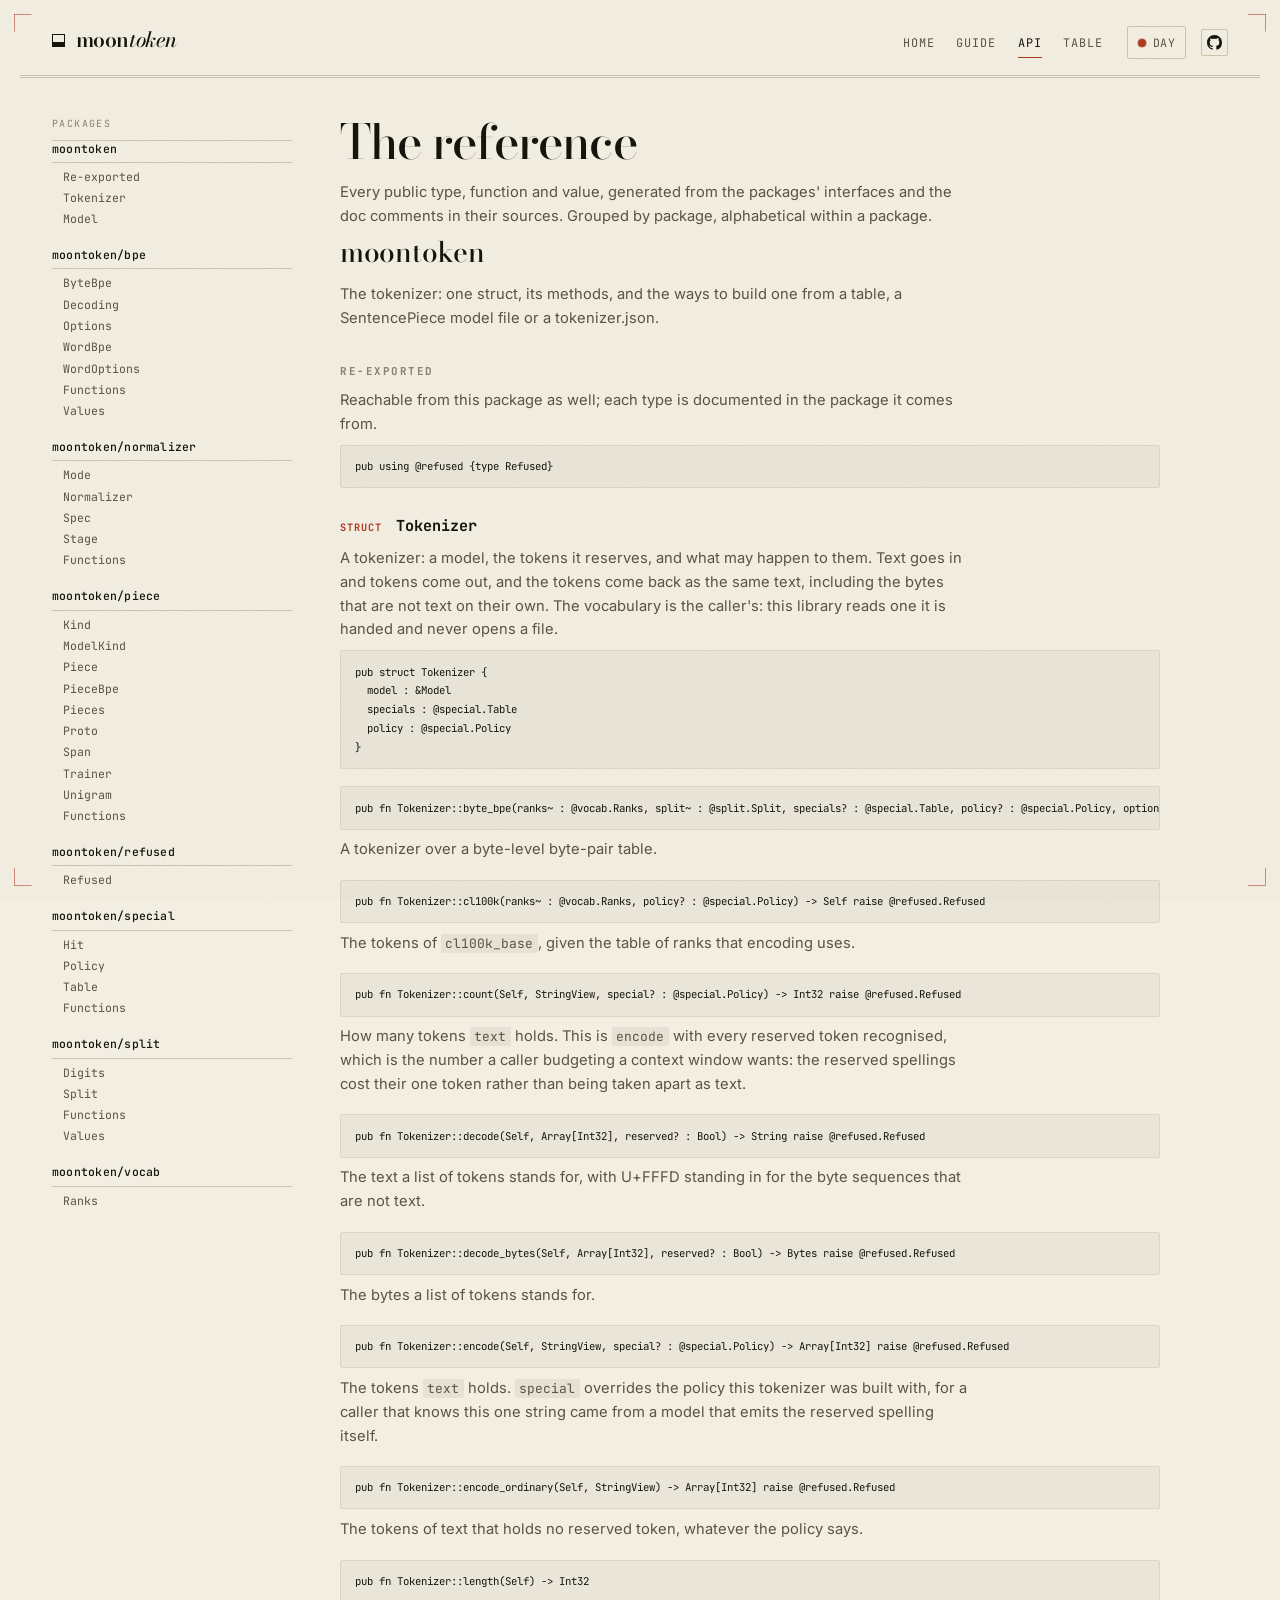
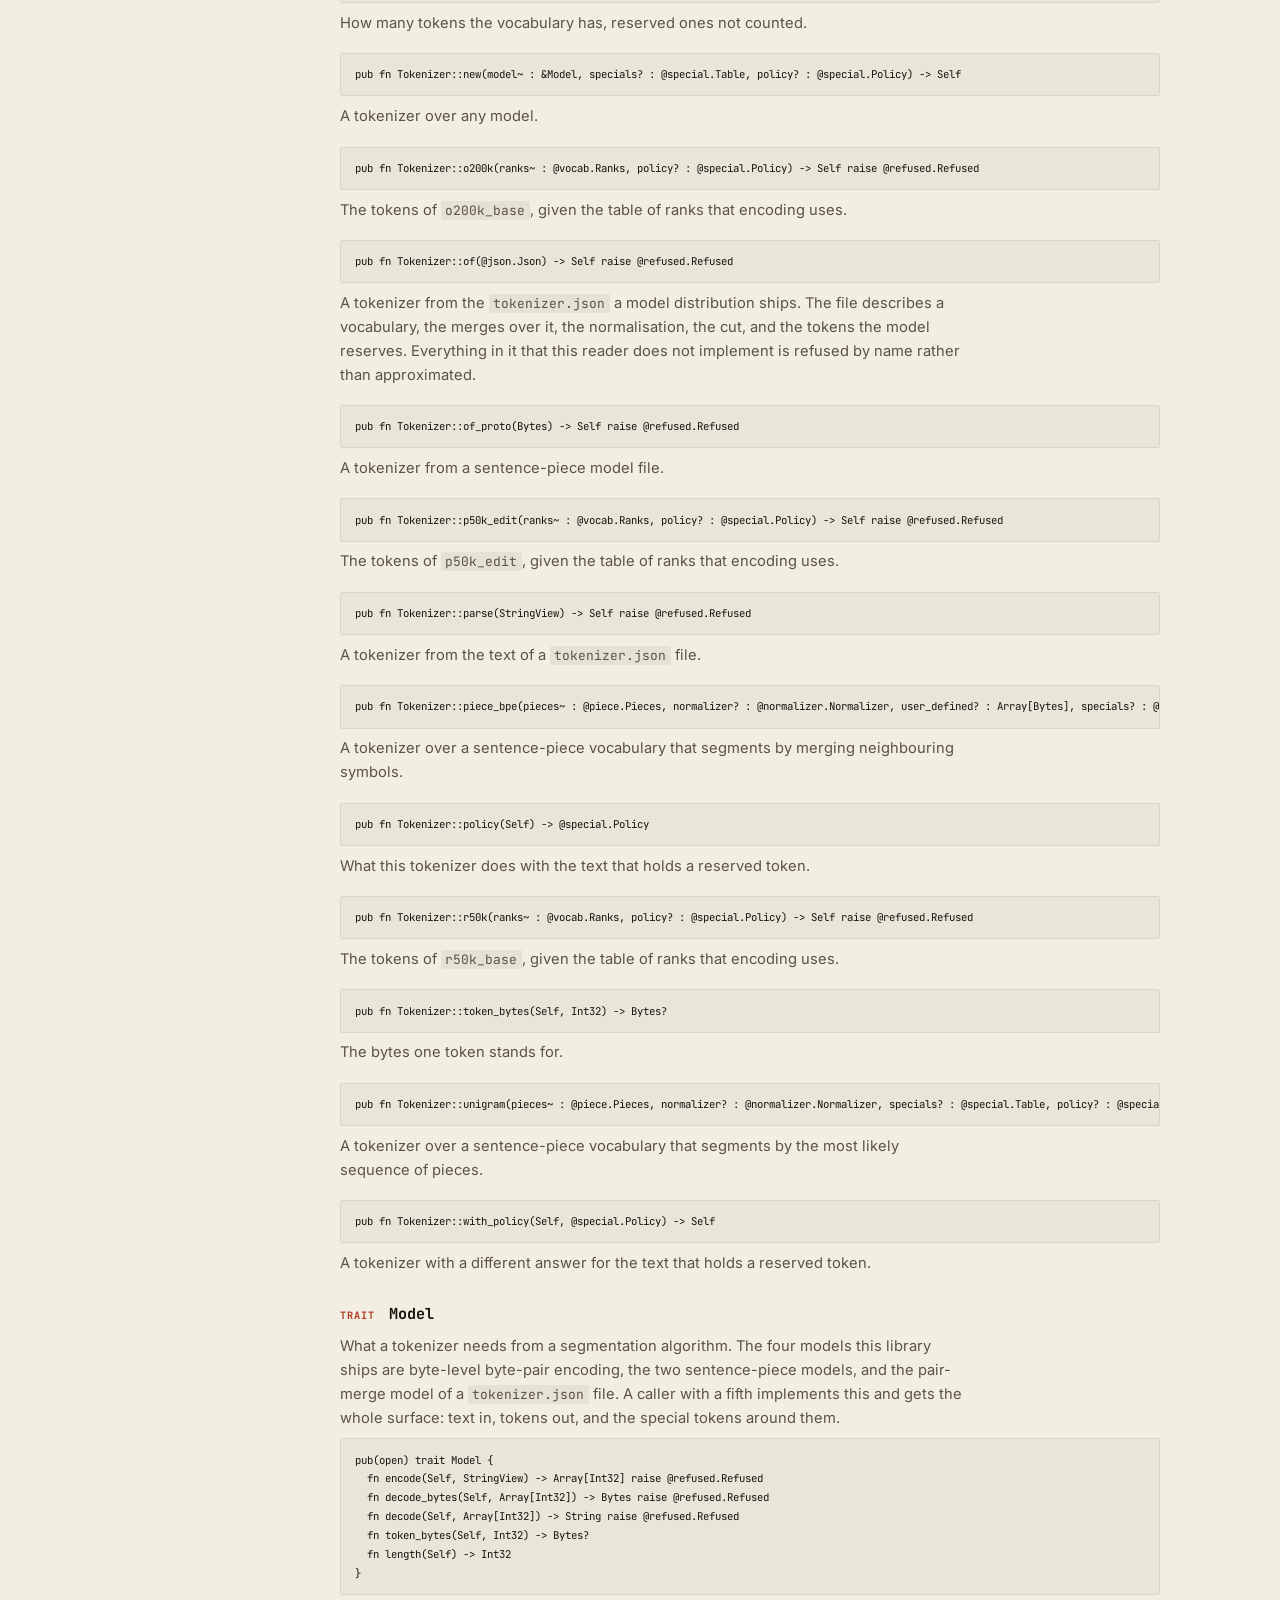
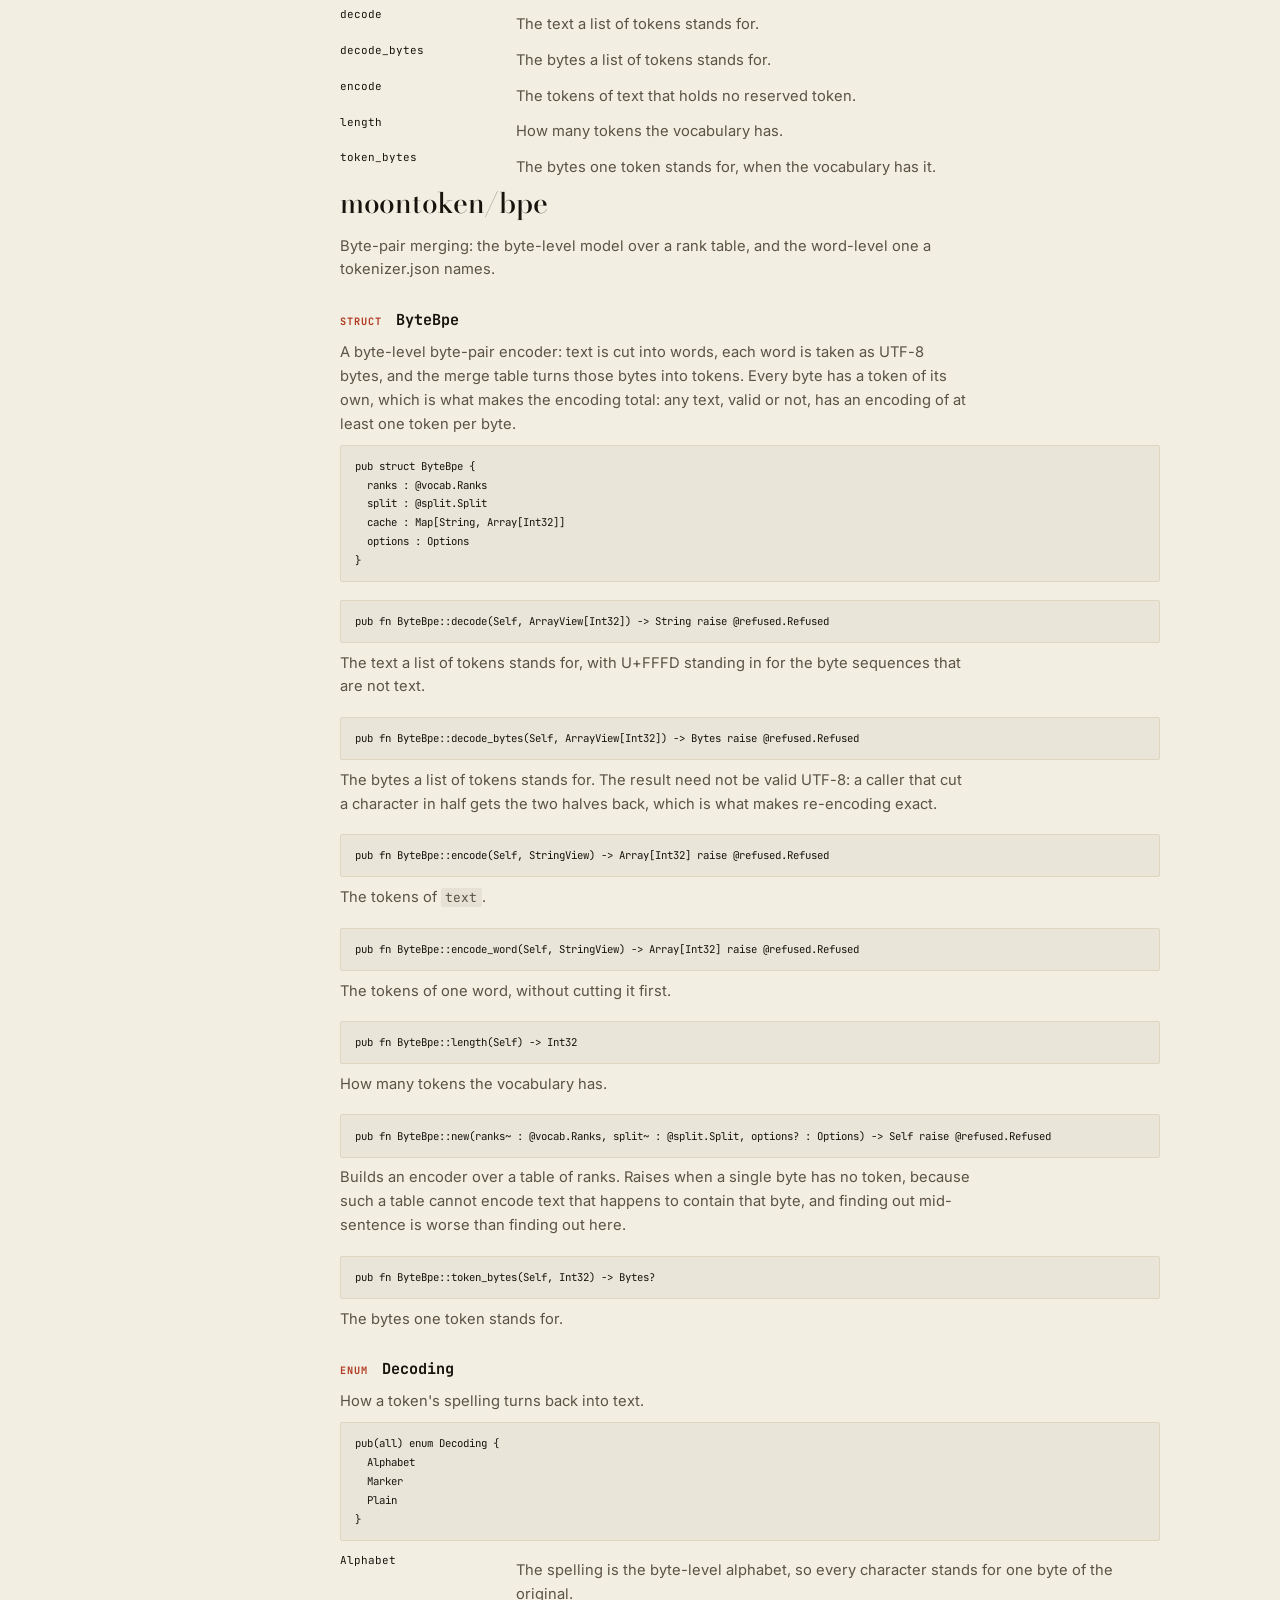
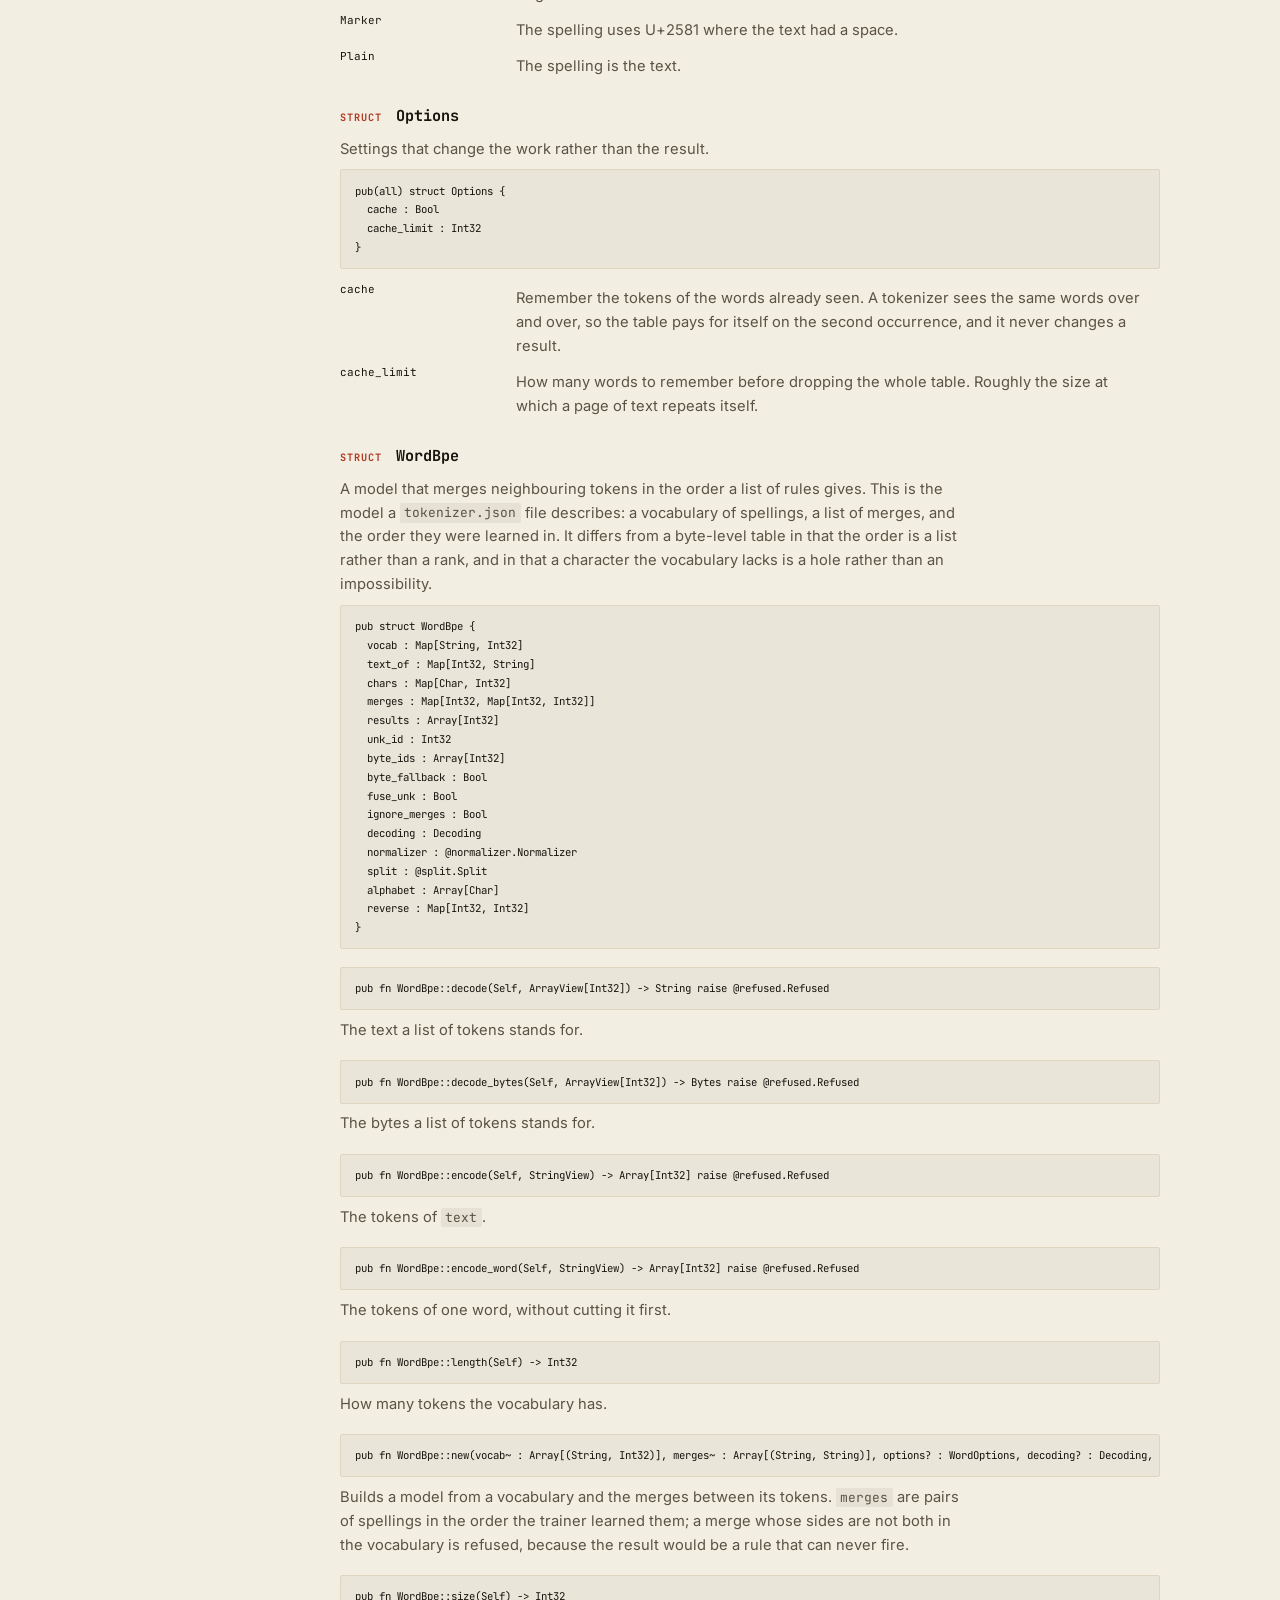
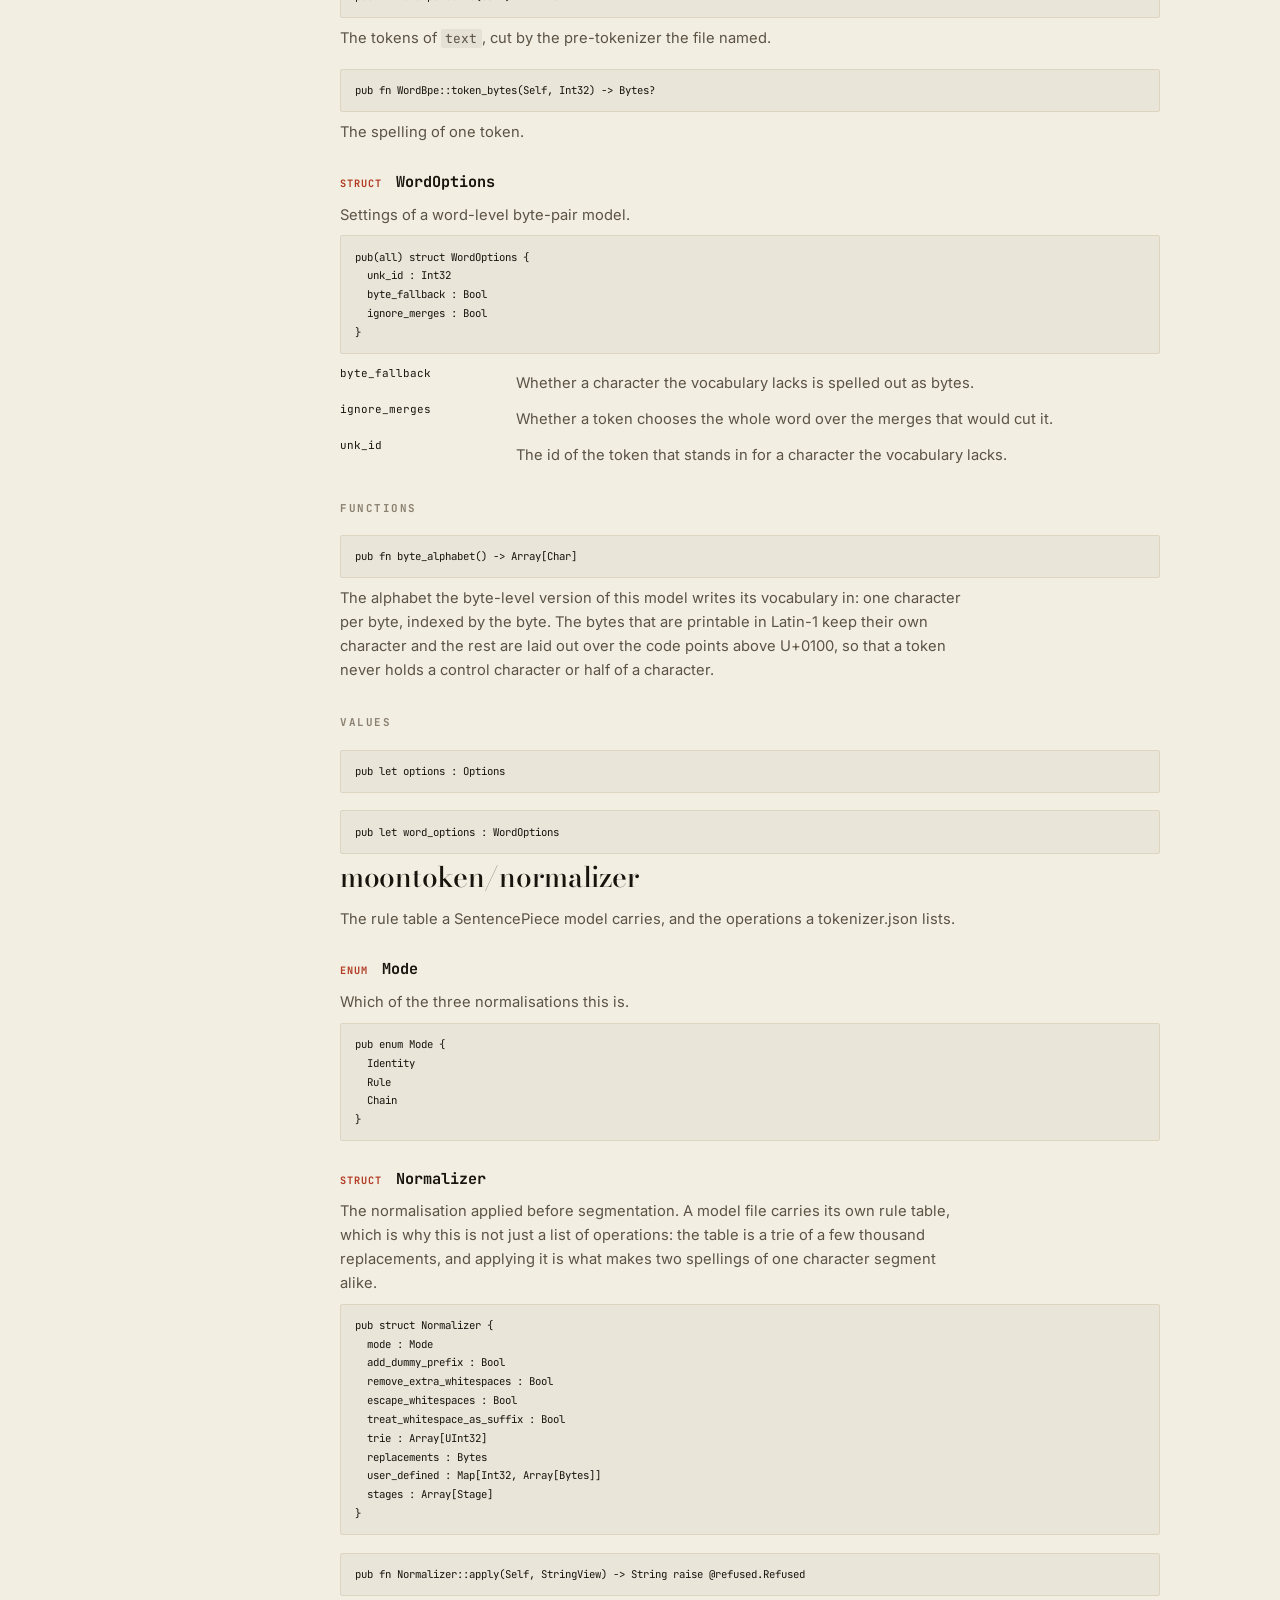
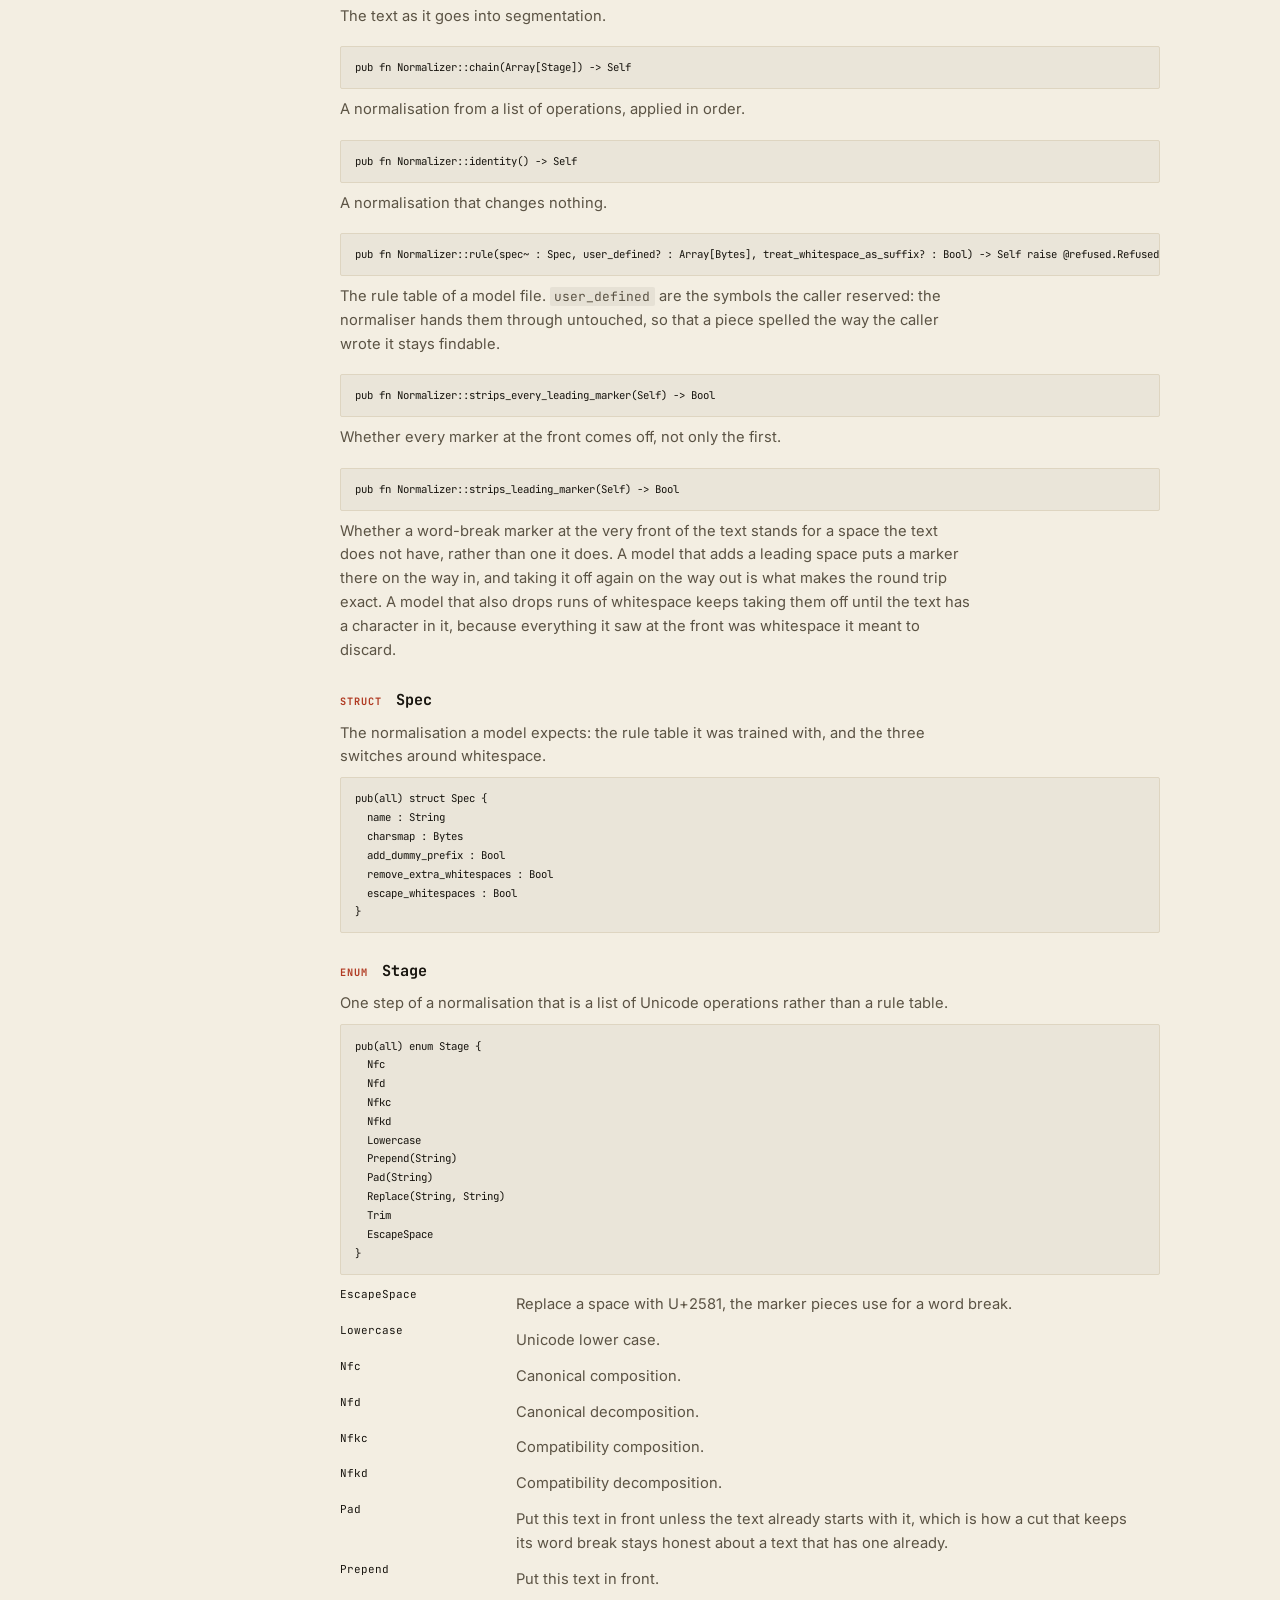
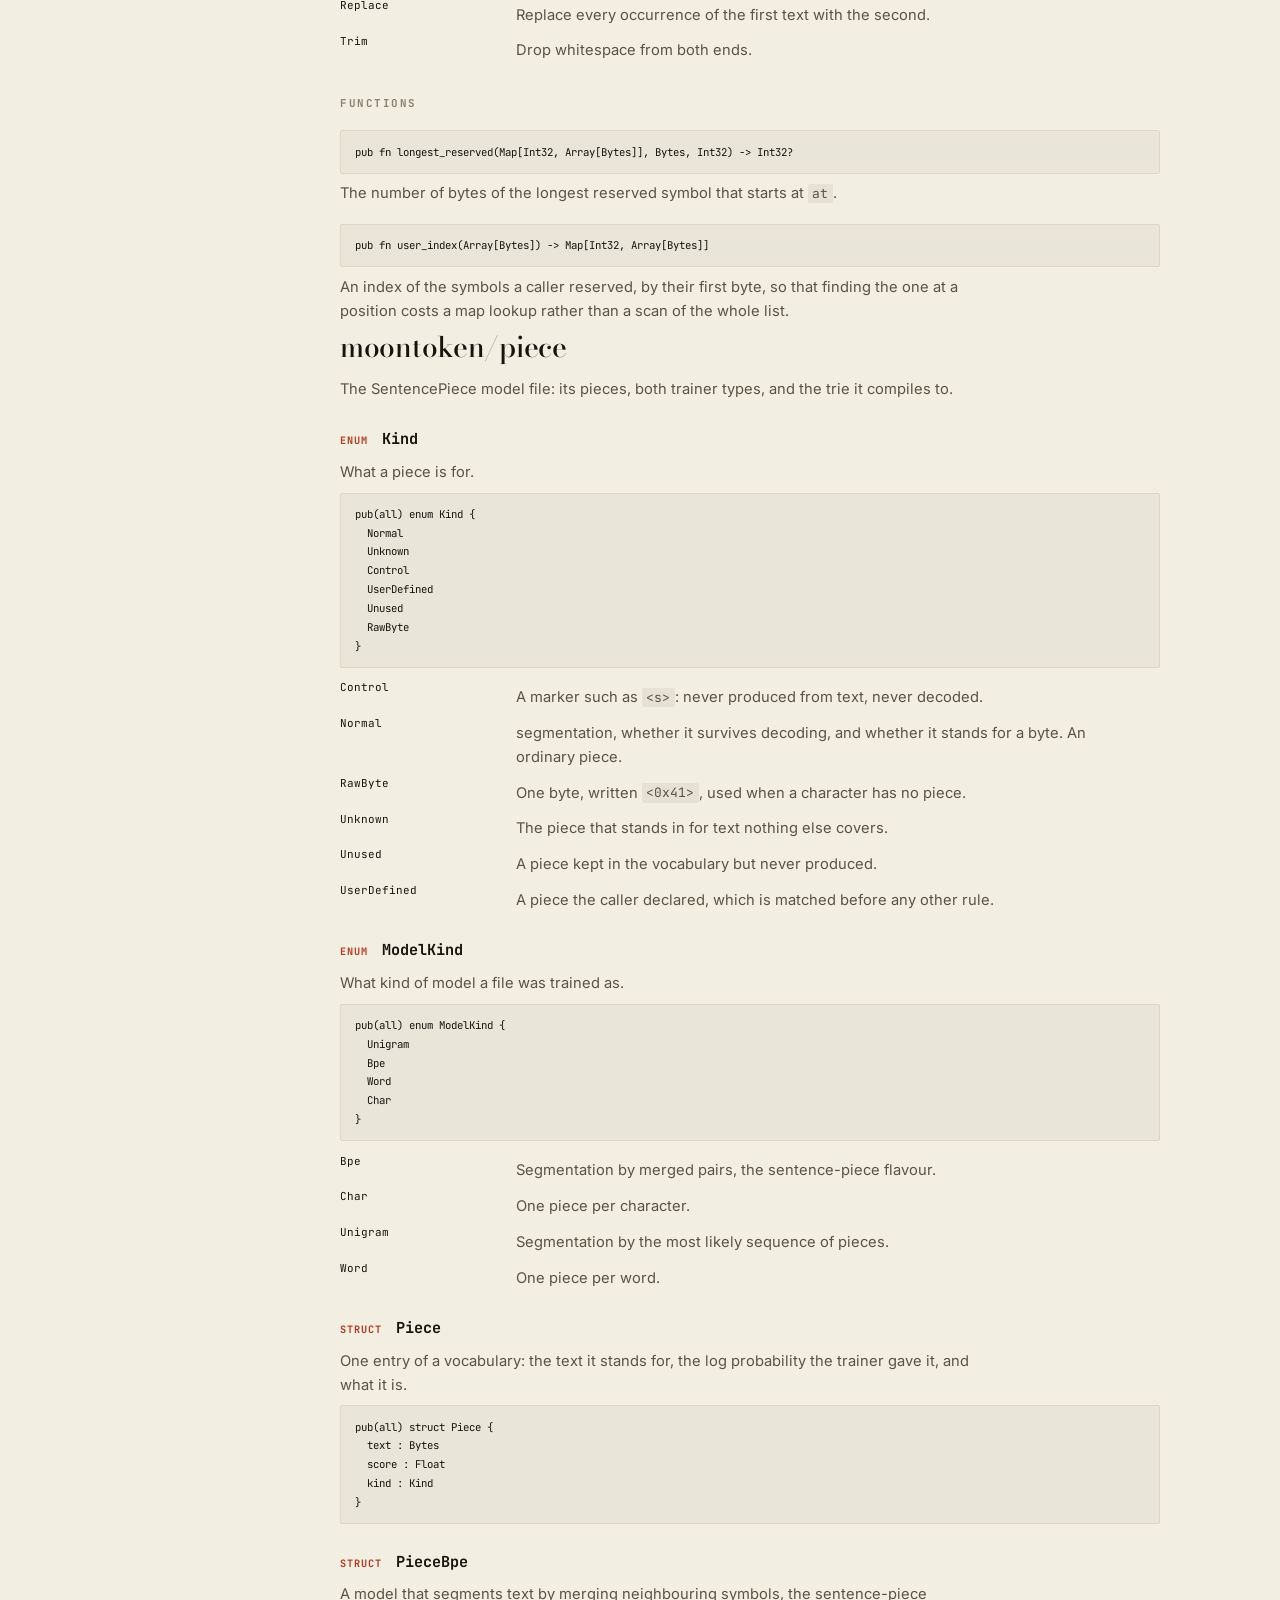
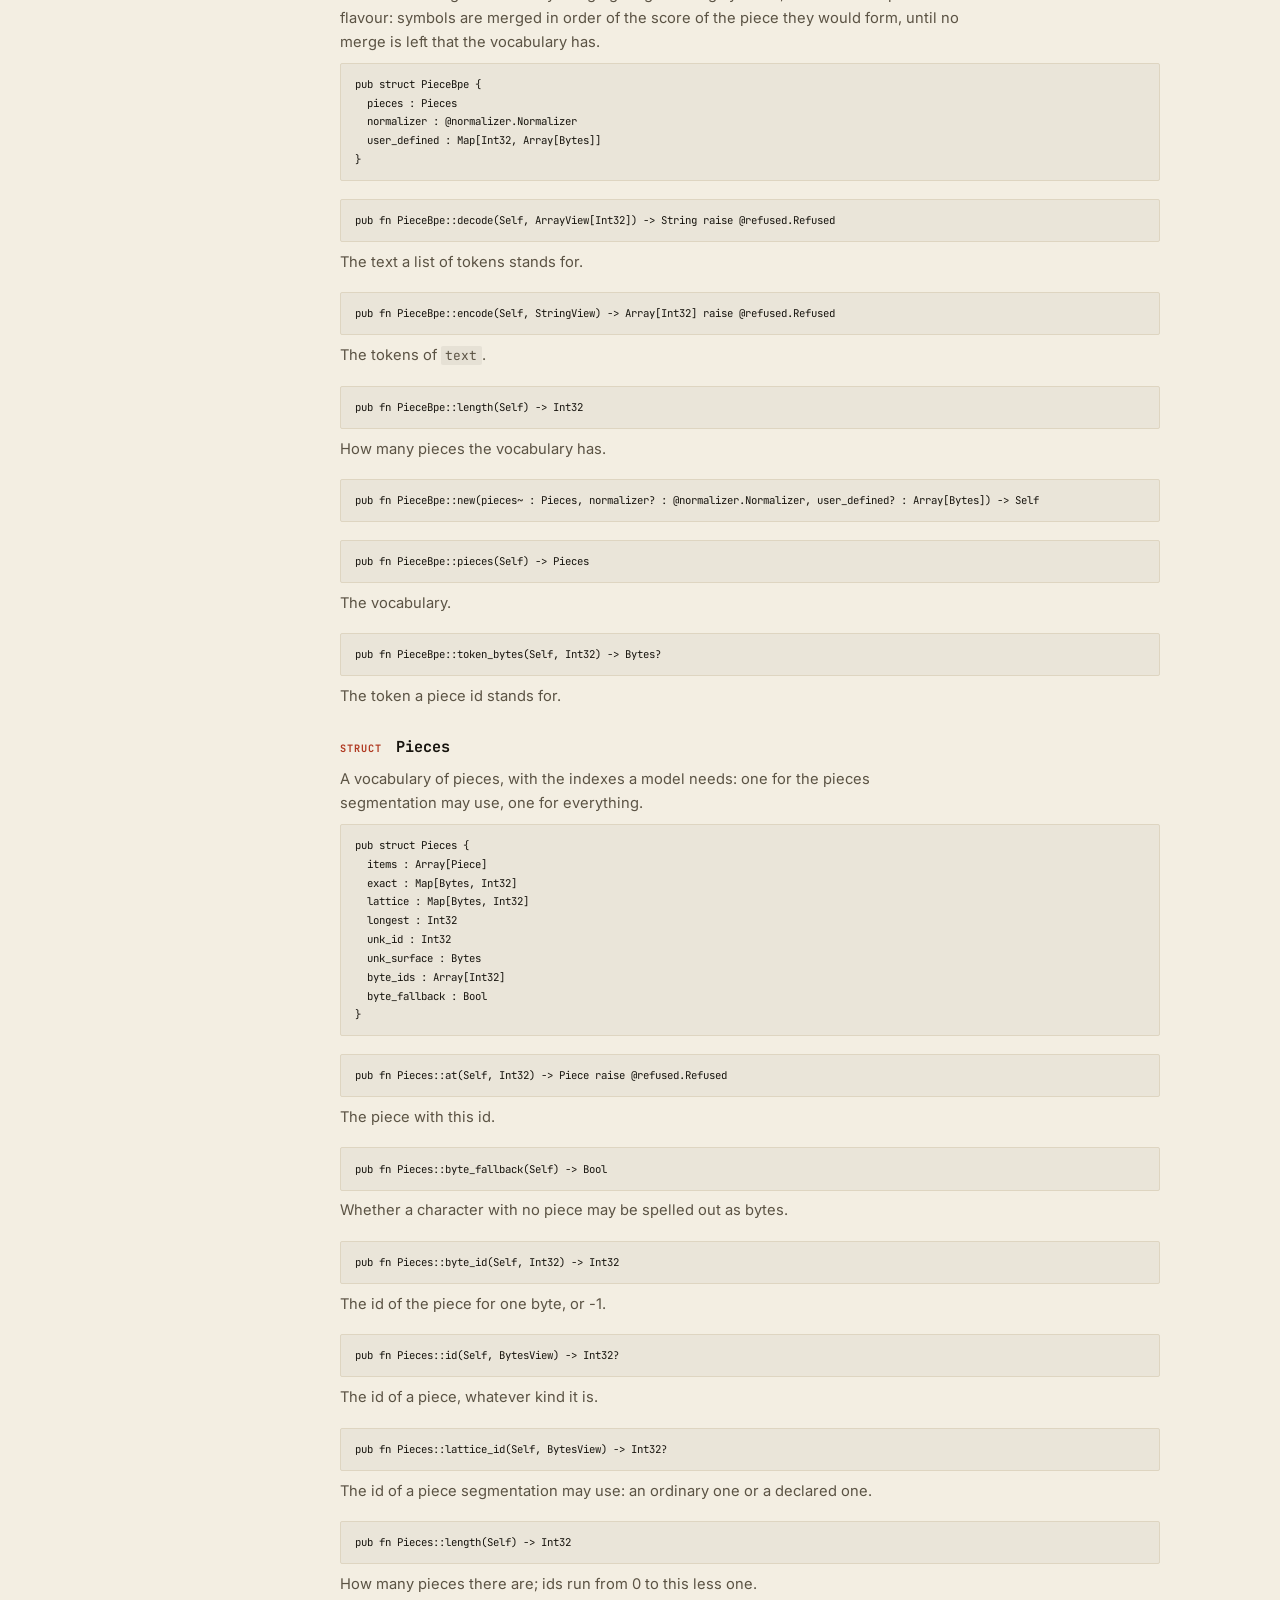
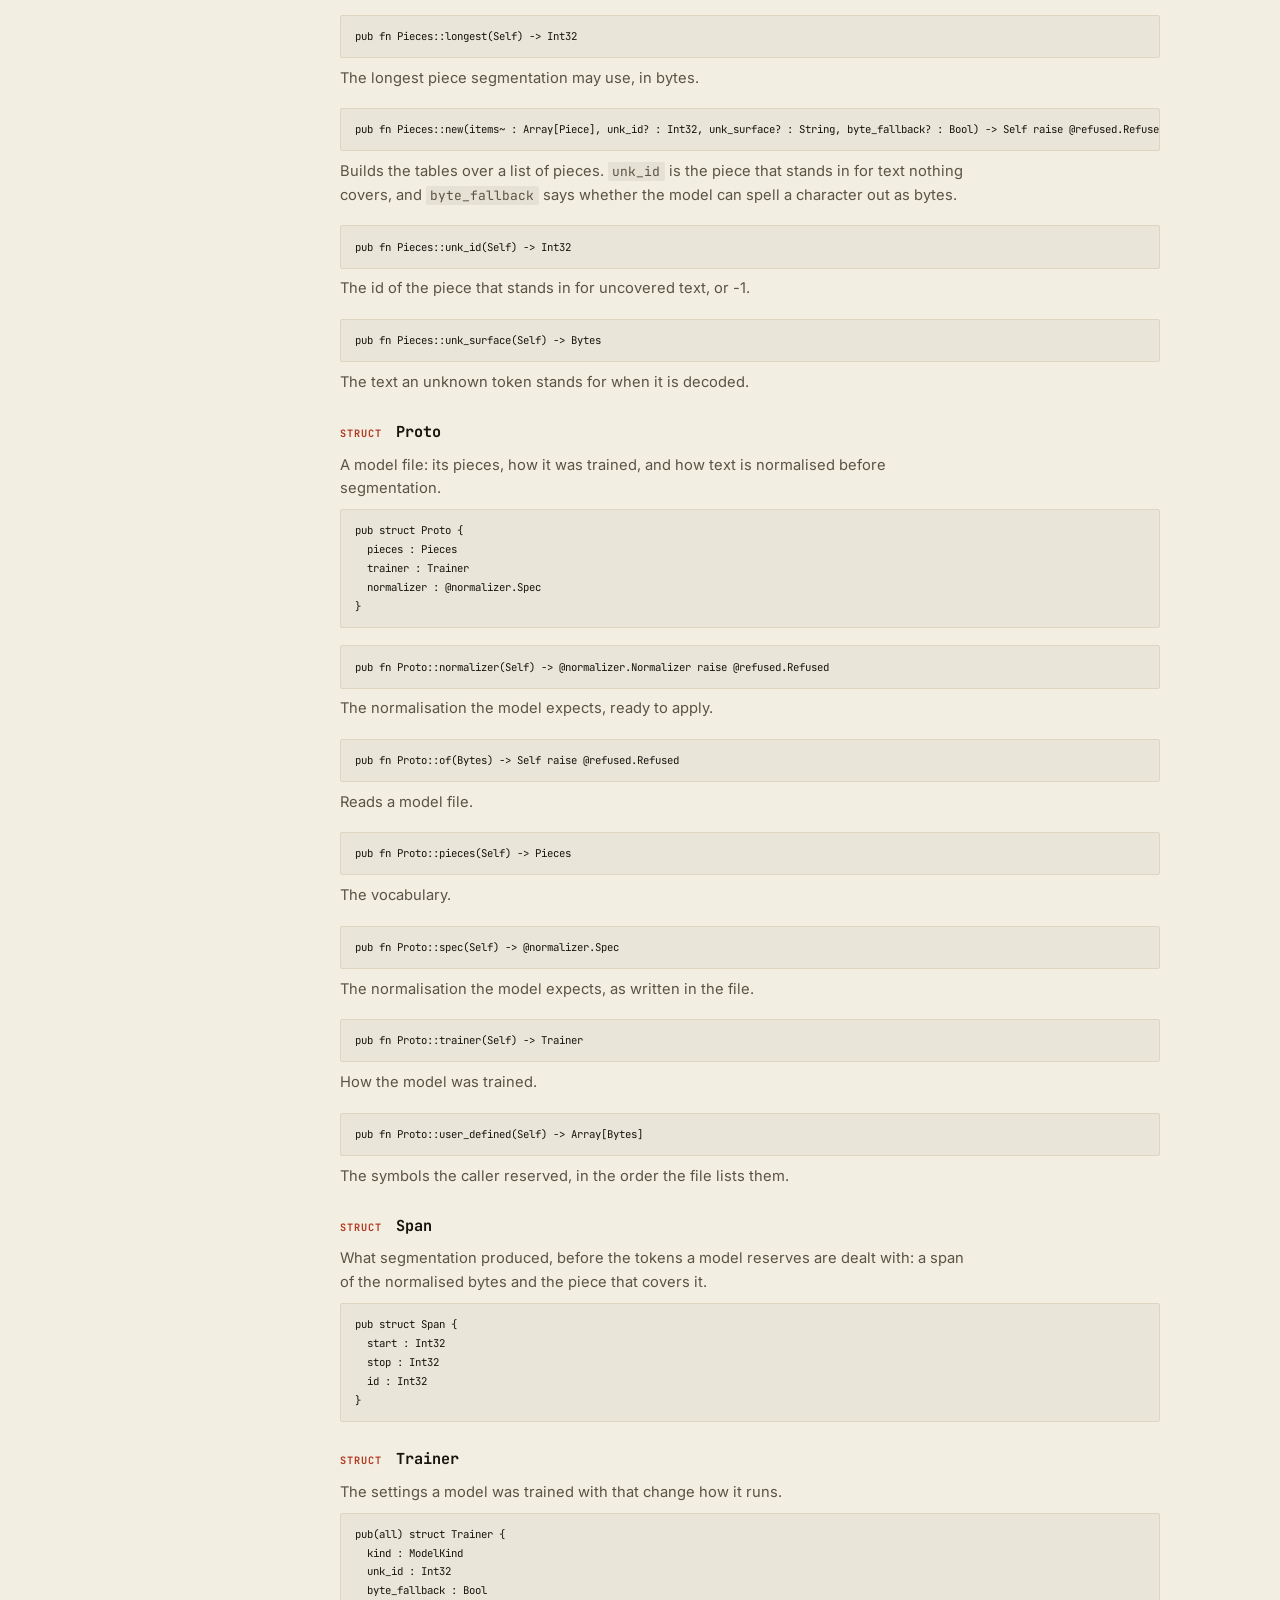
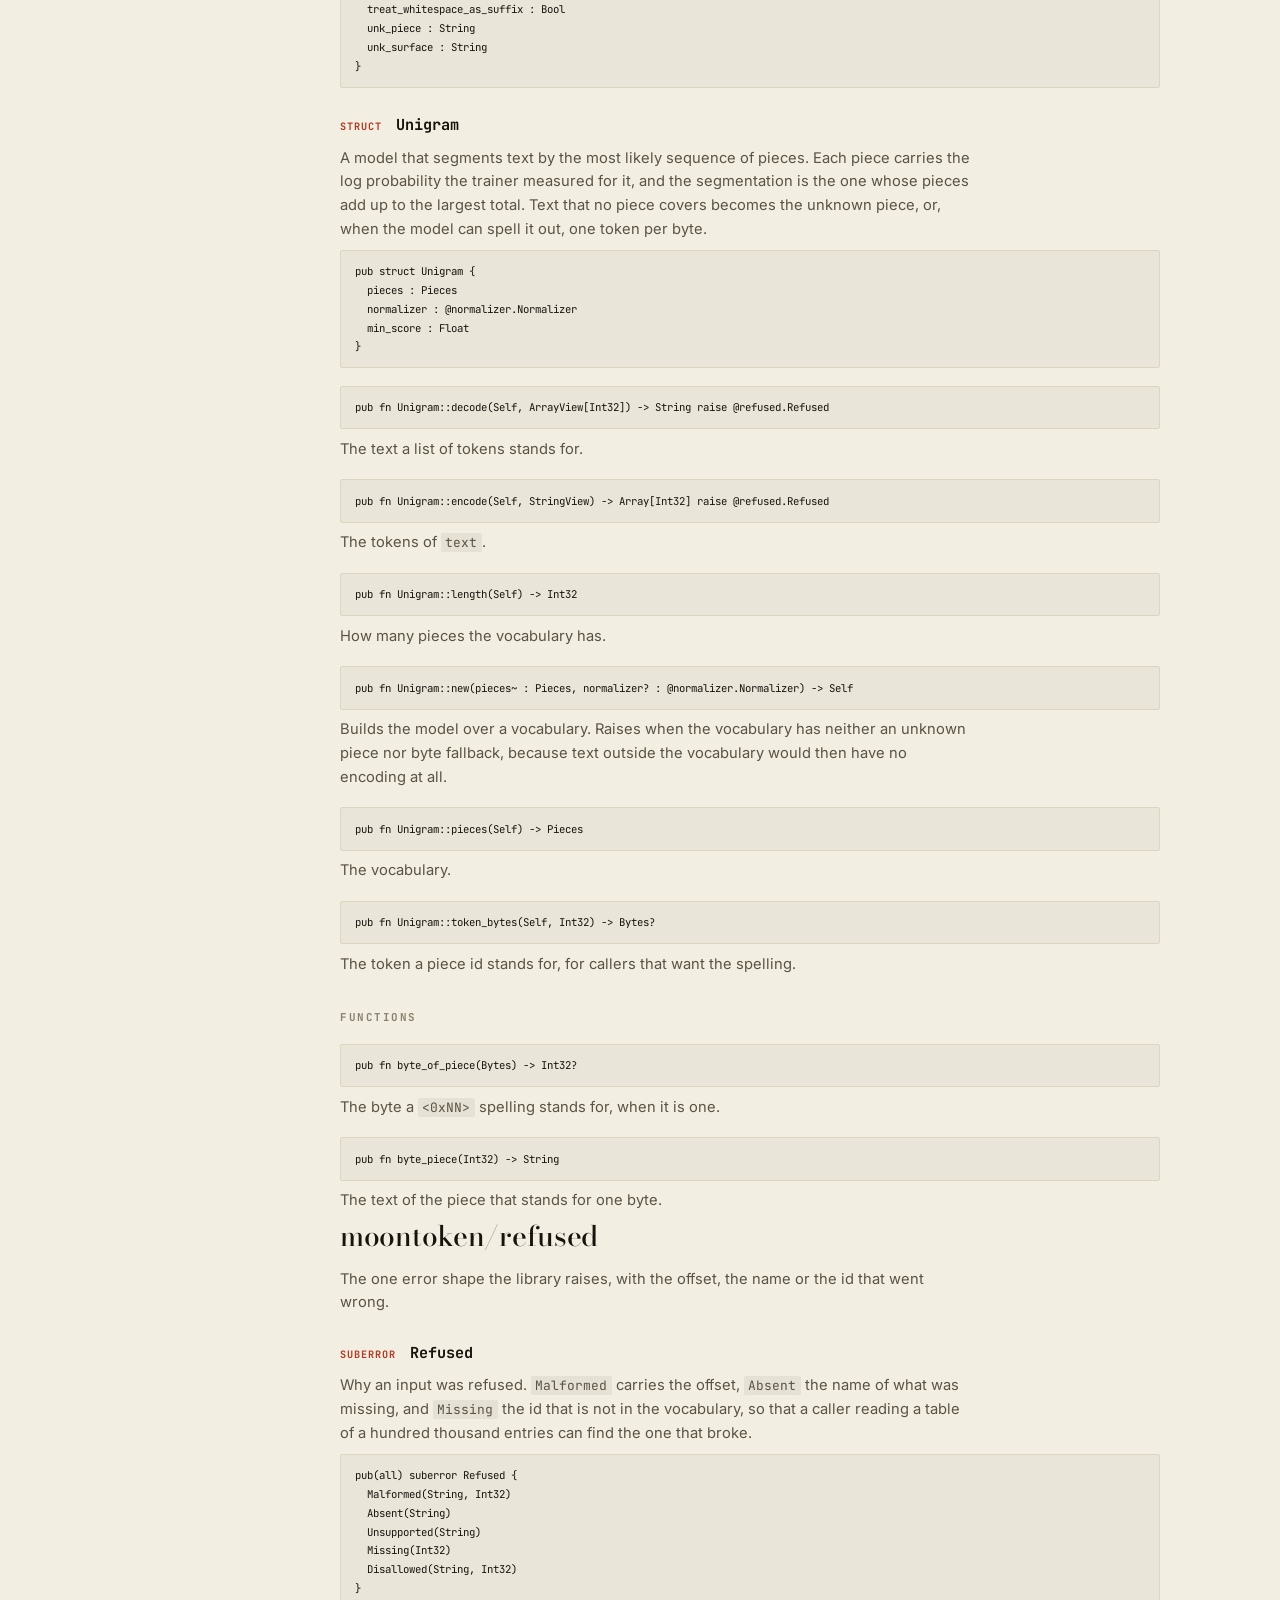
==== docs/api.html @ c99e2c3b "feat(moontoken): a site with a composing room and a night press. Four pages: the home page with a be" ====
<!doctype html>
<html lang="en">
<head>
<meta charset="utf-8">
<meta name="viewport" content="width=device-width, initial-scale=1">
<title>moontoken — the reference</title>
<meta name="description" content="Every public type, function and value in moontoken.">
<link rel="preconnect" href="https://fonts.googleapis.com">
<link rel="preconnect" href="https://fonts.gstatic.com" crossorigin>
<link href="https://fonts.googleapis.com/css2?family=Bodoni+Moda:ital,opsz,wght@0,6..96,400;0,6..96,500;0,6..96,600;1,6..96,400;1,6..96,500&family=Inter:wght@400;500;600&family=JetBrains+Mono:wght@400;500&family=Oswald:wght@300;500&display=swap" rel="stylesheet">
<link rel="icon" href="assets/favicon.svg" type="image/svg+xml">
<link rel="stylesheet" href="assets/site.css">
<script>
try{var n=performance.getEntriesByType("navigation")[0];if(n&&n.type==="reload")sessionStorage.removeItem("moontoken.press")}catch(e){}
try{var p=sessionStorage.getItem("moontoken.press")}catch(e){p=null}
var q=new URLSearchParams(location.search).get("press");
if(q==="day"||q==="night")p=q;
if(!p)p=matchMedia("(prefers-color-scheme: dark)").matches?"night":"day";
document.documentElement.dataset.theme=p;
</script>
<script type="module" src="assets/scroll.js"></script>
</head>
<body>

<header class="top">
  <a class="mark" href="index.html">moon<em>token</em></a>
  <nav>
    <a href="index.html">Home</a>
    <a href="guide.html">Guide</a>
    <a href="api.html" aria-current="page">API</a>
    <a href="play.html">Table</a>
  </nav>
  <div class="tools">
    <button id="theme" type="button" aria-pressed="false">
      <span class="lamp" aria-hidden="true"></span><span class="name">Day</span>
    </button>
    <a class="icon-link" href="https://github.com/moonbitstack/moontoken" aria-label="moontoken on GitHub">
      <svg viewBox="0 0 16 16" aria-hidden="true"><path fill="currentColor" d="M8 0C3.58 0 0 3.58 0 8a8 8 0 0 0 5.47 7.59c.4.07.55-.17.55-.38v-1.33c-2.23.48-2.7-1.07-2.7-1.07-.36-.92-.89-1.17-.89-1.17-.73-.5.06-.49.06-.49.8.06 1.23.83 1.23.83.72 1.22 1.88.87 2.34.66.07-.52.28-.87.5-1.07-1.78-.2-3.65-.89-3.65-3.95 0-.87.31-1.59.82-2.15-.08-.2-.36-1.02.08-2.12 0 0 .67-.21 2.2.82a7.6 7.6 0 0 1 4 0c1.53-1.04 2.2-.82 2.2-.82.44 1.1.16 1.92.08 2.12.51.56.82 1.27.82 2.15 0 3.07-1.87 3.75-3.65 3.95.29.25.54.73.54 1.48v2.2c0 .21.15.46.55.38A8 8 0 0 0 16 8c0-4.42-3.58-8-8-8Z"/></svg>
    </a>
  </div>
</header>

<main>
  <div class="api">
    <nav class="toc" aria-label="Packages">
      <div class="h">Packages</div>
      <div class="group"><b>moontoken</b>
<a href="#moontoken-re-exported">Re-exported</a>
<a href="#moontoken-tokenizer">Tokenizer</a>
<a href="#moontoken-model">Model</a>
</div>
<div class="group"><b>moontoken/bpe</b>
<a href="#bpe-bytebpe">ByteBpe</a>
<a href="#bpe-decoding">Decoding</a>
<a href="#bpe-options">Options</a>
<a href="#bpe-wordbpe">WordBpe</a>
<a href="#bpe-wordoptions">WordOptions</a>
<a href="#bpe-functions">Functions</a>
<a href="#bpe-values">Values</a>
</div>
<div class="group"><b>moontoken/normalizer</b>
<a href="#normalizer-mode">Mode</a>
<a href="#normalizer-normalizer">Normalizer</a>
<a href="#normalizer-spec">Spec</a>
<a href="#normalizer-stage">Stage</a>
<a href="#normalizer-functions">Functions</a>
</div>
<div class="group"><b>moontoken/piece</b>
<a href="#piece-kind">Kind</a>
<a href="#piece-modelkind">ModelKind</a>
<a href="#piece-piece">Piece</a>
<a href="#piece-piecebpe">PieceBpe</a>
<a href="#piece-pieces">Pieces</a>
<a href="#piece-proto">Proto</a>
<a href="#piece-span">Span</a>
<a href="#piece-trainer">Trainer</a>
<a href="#piece-unigram">Unigram</a>
<a href="#piece-functions">Functions</a>
</div>
<div class="group"><b>moontoken/refused</b>
<a href="#refused-refused">Refused</a>
</div>
<div class="group"><b>moontoken/special</b>
<a href="#special-hit">Hit</a>
<a href="#special-policy">Policy</a>
<a href="#special-table">Table</a>
<a href="#special-functions">Functions</a>
</div>
<div class="group"><b>moontoken/split</b>
<a href="#split-digits">Digits</a>
<a href="#split-split">Split</a>
<a href="#split-functions">Functions</a>
<a href="#split-values">Values</a>
</div>
<div class="group"><b>moontoken/vocab</b>
<a href="#vocab-ranks">Ranks</a>
</div>
    </nav>
    <div class="ref">
      <h1 class="doc-title">The reference</h1>
      <p class="standfirst">Every public type, function and value, generated from the packages' interfaces and the doc comments in their sources. Grouped by package, alphabetical within a package.</p>
      <section id="moontoken-top"><h2>moontoken</h2><p>The tokenizer: one struct, its methods, and the ways to build one from a table, a SentencePiece model file or a tokenizer.json.</p>
<h3 id="moontoken-re-exported">Re-exported</h3>
<p>Reachable from this package as well; each type is documented in the package it comes from.</p>
<pre class="sig"><code>pub using @refused {type Refused}</code></pre>
<article id="moontoken-tokenizer"><h3><span class="kind">struct</span> Tokenizer</h3>
<p>A tokenizer: a model, the tokens it reserves, and what may happen to them.  Text goes in and tokens come out, and the tokens come back as the same text, including the bytes that are not text on their own. The vocabulary is the caller&#x27;s: this library reads one it is handed and never opens a file.</p>
<pre class="sig"><code>pub struct Tokenizer {
  model : &amp;Model
  specials : @special.Table
  policy : @special.Policy
}</code></pre>
<div class="member" id="moontoken-tokenizer-byte-bpe"><pre class="sig"><code>pub fn Tokenizer::byte_bpe(ranks~ : @vocab.Ranks, split~ : @split.Split, specials? : @special.Table, policy? : @special.Policy, options? : @bpe.Options) -&gt; Self raise @refused.Refused</code></pre><p>A tokenizer over a byte-level byte-pair table.</p></div>
<div class="member" id="moontoken-tokenizer-cl100k"><pre class="sig"><code>pub fn Tokenizer::cl100k(ranks~ : @vocab.Ranks, policy? : @special.Policy) -&gt; Self raise @refused.Refused</code></pre><p>The tokens of <code>cl100k_base</code>, given the table of ranks that encoding uses.</p></div>
<div class="member" id="moontoken-tokenizer-count"><pre class="sig"><code>pub fn Tokenizer::count(Self, StringView, special? : @special.Policy) -&gt; Int32 raise @refused.Refused</code></pre><p>How many tokens <code>text</code> holds.  This is <code>encode</code> with every reserved token recognised, which is the number a caller budgeting a context window wants: the reserved spellings cost their one token rather than being taken apart as text.</p></div>
<div class="member" id="moontoken-tokenizer-decode"><pre class="sig"><code>pub fn Tokenizer::decode(Self, Array[Int32], reserved? : Bool) -&gt; String raise @refused.Refused</code></pre><p>The text a list of tokens stands for, with U+FFFD standing in for the byte sequences that are not text.</p></div>
<div class="member" id="moontoken-tokenizer-decode-bytes"><pre class="sig"><code>pub fn Tokenizer::decode_bytes(Self, Array[Int32], reserved? : Bool) -&gt; Bytes raise @refused.Refused</code></pre><p>The bytes a list of tokens stands for.</p></div>
<div class="member" id="moontoken-tokenizer-encode"><pre class="sig"><code>pub fn Tokenizer::encode(Self, StringView, special? : @special.Policy) -&gt; Array[Int32] raise @refused.Refused</code></pre><p>The tokens <code>text</code> holds.  <code>special</code> overrides the policy this tokenizer was built with, for a caller that knows this one string came from a model that emits the reserved spelling itself.</p></div>
<div class="member" id="moontoken-tokenizer-encode-ordinary"><pre class="sig"><code>pub fn Tokenizer::encode_ordinary(Self, StringView) -&gt; Array[Int32] raise @refused.Refused</code></pre><p>The tokens of text that holds no reserved token, whatever the policy says.</p></div>
<div class="member" id="moontoken-tokenizer-length"><pre class="sig"><code>pub fn Tokenizer::length(Self) -&gt; Int32</code></pre><p>How many tokens the vocabulary has, reserved ones not counted.</p></div>
<div class="member" id="moontoken-tokenizer-new"><pre class="sig"><code>pub fn Tokenizer::new(model~ : &amp;Model, specials? : @special.Table, policy? : @special.Policy) -&gt; Self</code></pre><p>A tokenizer over any model.</p></div>
<div class="member" id="moontoken-tokenizer-o200k"><pre class="sig"><code>pub fn Tokenizer::o200k(ranks~ : @vocab.Ranks, policy? : @special.Policy) -&gt; Self raise @refused.Refused</code></pre><p>The tokens of <code>o200k_base</code>, given the table of ranks that encoding uses.</p></div>
<div class="member" id="moontoken-tokenizer-of"><pre class="sig"><code>pub fn Tokenizer::of(@json.Json) -&gt; Self raise @refused.Refused</code></pre><p>A tokenizer from the <code>tokenizer.json</code> a model distribution ships.  The file describes a vocabulary, the merges over it, the normalisation, the cut, and the tokens the model reserves. Everything in it that this reader does not implement is refused by name rather than approximated.</p></div>
<div class="member" id="moontoken-tokenizer-of-proto"><pre class="sig"><code>pub fn Tokenizer::of_proto(Bytes) -&gt; Self raise @refused.Refused</code></pre><p>A tokenizer from a sentence-piece model file.</p></div>
<div class="member" id="moontoken-tokenizer-p50k-edit"><pre class="sig"><code>pub fn Tokenizer::p50k_edit(ranks~ : @vocab.Ranks, policy? : @special.Policy) -&gt; Self raise @refused.Refused</code></pre><p>The tokens of <code>p50k_edit</code>, given the table of ranks that encoding uses.</p></div>
<div class="member" id="moontoken-tokenizer-parse"><pre class="sig"><code>pub fn Tokenizer::parse(StringView) -&gt; Self raise @refused.Refused</code></pre><p>A tokenizer from the text of a <code>tokenizer.json</code> file.</p></div>
<div class="member" id="moontoken-tokenizer-piece-bpe"><pre class="sig"><code>pub fn Tokenizer::piece_bpe(pieces~ : @piece.Pieces, normalizer? : @normalizer.Normalizer, user_defined? : Array[Bytes], specials? : @special.Table, policy? : @special.Policy) -&gt; Self</code></pre><p>A tokenizer over a sentence-piece vocabulary that segments by merging neighbouring symbols.</p></div>
<div class="member" id="moontoken-tokenizer-policy"><pre class="sig"><code>pub fn Tokenizer::policy(Self) -&gt; @special.Policy</code></pre><p>What this tokenizer does with the text that holds a reserved token.</p></div>
<div class="member" id="moontoken-tokenizer-r50k"><pre class="sig"><code>pub fn Tokenizer::r50k(ranks~ : @vocab.Ranks, policy? : @special.Policy) -&gt; Self raise @refused.Refused</code></pre><p>The tokens of <code>r50k_base</code>, given the table of ranks that encoding uses.</p></div>
<div class="member" id="moontoken-tokenizer-token-bytes"><pre class="sig"><code>pub fn Tokenizer::token_bytes(Self, Int32) -&gt; Bytes?</code></pre><p>The bytes one token stands for.</p></div>
<div class="member" id="moontoken-tokenizer-unigram"><pre class="sig"><code>pub fn Tokenizer::unigram(pieces~ : @piece.Pieces, normalizer? : @normalizer.Normalizer, specials? : @special.Table, policy? : @special.Policy) -&gt; Self</code></pre><p>A tokenizer over a sentence-piece vocabulary that segments by the most likely sequence of pieces.</p></div>
<div class="member" id="moontoken-tokenizer-with-policy"><pre class="sig"><code>pub fn Tokenizer::with_policy(Self, @special.Policy) -&gt; Self</code></pre><p>A tokenizer with a different answer for the text that holds a reserved token.</p></div>
</article>
<article id="moontoken-model"><h3><span class="kind">trait</span> Model</h3>
<p>What a tokenizer needs from a segmentation algorithm.  The four models this library ships are byte-level byte-pair encoding, the two sentence-piece models, and the pair-merge model of a <code>tokenizer.json</code> file. A caller with a fifth implements this and gets the whole surface: text in, tokens out, and the special tokens around them.</p>
<pre class="sig"><code>pub(open) trait Model {
  fn encode(Self, StringView) -&gt; Array[Int32] raise @refused.Refused
  fn decode_bytes(Self, Array[Int32]) -&gt; Bytes raise @refused.Refused
  fn decode(Self, Array[Int32]) -&gt; String raise @refused.Refused
  fn token_bytes(Self, Int32) -&gt; Bytes?
  fn length(Self) -&gt; Int32
}</code></pre>
<dl class="fields"><dt><code>decode</code></dt><dd><p>The text a list of tokens stands for.</p></dd><dt><code>decode_bytes</code></dt><dd><p>The bytes a list of tokens stands for.</p></dd><dt><code>encode</code></dt><dd><p>The tokens of text that holds no reserved token.</p></dd><dt><code>length</code></dt><dd><p>How many tokens the vocabulary has.</p></dd><dt><code>token_bytes</code></dt><dd><p>The bytes one token stands for, when the vocabulary has it.</p></dd></dl>
</article>
</section>
<section id="bpe-top"><h2>moontoken/bpe</h2><p>Byte-pair merging: the byte-level model over a rank table, and the word-level one a tokenizer.json names.</p>
<article id="bpe-bytebpe"><h3><span class="kind">struct</span> ByteBpe</h3>
<p>A byte-level byte-pair encoder: text is cut into words, each word is taken as UTF-8 bytes, and the merge table turns those bytes into tokens.  Every byte has a token of its own, which is what makes the encoding total: any text, valid or not, has an encoding of at least one token per byte.</p>
<pre class="sig"><code>pub struct ByteBpe {
  ranks : @vocab.Ranks
  split : @split.Split
  cache : Map[String, Array[Int32]]
  options : Options
}</code></pre>
<div class="member" id="bpe-bytebpe-decode"><pre class="sig"><code>pub fn ByteBpe::decode(Self, ArrayView[Int32]) -&gt; String raise @refused.Refused</code></pre><p>The text a list of tokens stands for, with U+FFFD standing in for the byte sequences that are not text.</p></div>
<div class="member" id="bpe-bytebpe-decode-bytes"><pre class="sig"><code>pub fn ByteBpe::decode_bytes(Self, ArrayView[Int32]) -&gt; Bytes raise @refused.Refused</code></pre><p>The bytes a list of tokens stands for.  The result need not be valid UTF-8: a caller that cut a character in half gets the two halves back, which is what makes re-encoding exact.</p></div>
<div class="member" id="bpe-bytebpe-encode"><pre class="sig"><code>pub fn ByteBpe::encode(Self, StringView) -&gt; Array[Int32] raise @refused.Refused</code></pre><p>The tokens of <code>text</code>.</p></div>
<div class="member" id="bpe-bytebpe-encode-word"><pre class="sig"><code>pub fn ByteBpe::encode_word(Self, StringView) -&gt; Array[Int32] raise @refused.Refused</code></pre><p>The tokens of one word, without cutting it first.</p></div>
<div class="member" id="bpe-bytebpe-length"><pre class="sig"><code>pub fn ByteBpe::length(Self) -&gt; Int32</code></pre><p>How many tokens the vocabulary has.</p></div>
<div class="member" id="bpe-bytebpe-new"><pre class="sig"><code>pub fn ByteBpe::new(ranks~ : @vocab.Ranks, split~ : @split.Split, options? : Options) -&gt; Self raise @refused.Refused</code></pre><p>Builds an encoder over a table of ranks.  Raises when a single byte has no token, because such a table cannot encode text that happens to contain that byte, and finding out mid-sentence is worse than finding out here.</p></div>
<div class="member" id="bpe-bytebpe-token-bytes"><pre class="sig"><code>pub fn ByteBpe::token_bytes(Self, Int32) -&gt; Bytes?</code></pre><p>The bytes one token stands for.</p></div>
</article>
<article id="bpe-decoding"><h3><span class="kind">enum</span> Decoding</h3>
<p>How a token&#x27;s spelling turns back into text.</p>
<pre class="sig"><code>pub(all) enum Decoding {
  Alphabet
  Marker
  Plain
}</code></pre>
<dl class="fields"><dt><code>Alphabet</code></dt><dd><p> The spelling is the byte-level alphabet, so every character stands for one byte of the original.</p></dd><dt><code>Marker</code></dt><dd><p> The spelling uses U+2581 where the text had a space.</p></dd><dt><code>Plain</code></dt><dd><p> The spelling is the text.</p></dd></dl>
</article>
<article id="bpe-options"><h3><span class="kind">struct</span> Options</h3>
<p>Settings that change the work rather than the result.</p>
<pre class="sig"><code>pub(all) struct Options {
  cache : Bool
  cache_limit : Int32
}</code></pre>
<dl class="fields"><dt><code>cache</code></dt><dd><p> Remember the tokens of the words already seen. A tokenizer sees the same words over and over, so the table pays for itself on the second occurrence, and it never changes a result.</p></dd><dt><code>cache_limit</code></dt><dd><p> How many words to remember before dropping the whole table. Roughly the size at which a page of text repeats itself.</p></dd></dl>
</article>
<article id="bpe-wordbpe"><h3><span class="kind">struct</span> WordBpe</h3>
<p>A model that merges neighbouring tokens in the order a list of rules gives.  This is the model a <code>tokenizer.json</code> file describes: a vocabulary of spellings, a list of merges, and the order they were learned in. It differs from a byte-level table in that the order is a list rather than a rank, and in that a character the vocabulary lacks is a hole rather than an impossibility.</p>
<pre class="sig"><code>pub struct WordBpe {
  vocab : Map[String, Int32]
  text_of : Map[Int32, String]
  chars : Map[Char, Int32]
  merges : Map[Int32, Map[Int32, Int32]]
  results : Array[Int32]
  unk_id : Int32
  byte_ids : Array[Int32]
  byte_fallback : Bool
  fuse_unk : Bool
  ignore_merges : Bool
  decoding : Decoding
  normalizer : @normalizer.Normalizer
  split : @split.Split
  alphabet : Array[Char]
  reverse : Map[Int32, Int32]
}</code></pre>
<div class="member" id="bpe-wordbpe-decode"><pre class="sig"><code>pub fn WordBpe::decode(Self, ArrayView[Int32]) -&gt; String raise @refused.Refused</code></pre><p>The text a list of tokens stands for.</p></div>
<div class="member" id="bpe-wordbpe-decode-bytes"><pre class="sig"><code>pub fn WordBpe::decode_bytes(Self, ArrayView[Int32]) -&gt; Bytes raise @refused.Refused</code></pre><p>The bytes a list of tokens stands for.</p></div>
<div class="member" id="bpe-wordbpe-encode"><pre class="sig"><code>pub fn WordBpe::encode(Self, StringView) -&gt; Array[Int32] raise @refused.Refused</code></pre><p>The tokens of <code>text</code>.</p></div>
<div class="member" id="bpe-wordbpe-encode-word"><pre class="sig"><code>pub fn WordBpe::encode_word(Self, StringView) -&gt; Array[Int32] raise @refused.Refused</code></pre><p>The tokens of one word, without cutting it first.</p></div>
<div class="member" id="bpe-wordbpe-length"><pre class="sig"><code>pub fn WordBpe::length(Self) -&gt; Int32</code></pre><p>How many tokens the vocabulary has.</p></div>
<div class="member" id="bpe-wordbpe-new"><pre class="sig"><code>pub fn WordBpe::new(vocab~ : Array[(String, Int32)], merges~ : Array[(String, String)], options? : WordOptions, decoding? : Decoding, normalizer? : @normalizer.Normalizer, split? : @split.Split) -&gt; Self raise @refused.Refused</code></pre><p>Builds a model from a vocabulary and the merges between its tokens.  <code>merges</code> are pairs of spellings in the order the trainer learned them; a merge whose sides are not both in the vocabulary is refused, because the result would be a rule that can never fire.</p></div>
<div class="member" id="bpe-wordbpe-size"><pre class="sig"><code>pub fn WordBpe::size(Self) -&gt; Int32</code></pre><p>The tokens of <code>text</code>, cut by the pre-tokenizer the file named.</p></div>
<div class="member" id="bpe-wordbpe-token-bytes"><pre class="sig"><code>pub fn WordBpe::token_bytes(Self, Int32) -&gt; Bytes?</code></pre><p>The spelling of one token.</p></div>
</article>
<article id="bpe-wordoptions"><h3><span class="kind">struct</span> WordOptions</h3>
<p>Settings of a word-level byte-pair model.</p>
<pre class="sig"><code>pub(all) struct WordOptions {
  unk_id : Int32
  byte_fallback : Bool
  ignore_merges : Bool
}</code></pre>
<dl class="fields"><dt><code>byte_fallback</code></dt><dd><p> Whether a character the vocabulary lacks is spelled out as bytes.</p></dd><dt><code>ignore_merges</code></dt><dd><p> Whether a token chooses the whole word over the merges that would cut it.</p></dd><dt><code>unk_id</code></dt><dd><p> The id of the token that stands in for a character the vocabulary lacks.</p></dd></dl>
</article>
<h3 id="bpe-functions">Functions</h3>
<div class="member" id="bpe-byte-alphabet"><pre class="sig"><code>pub fn byte_alphabet() -&gt; Array[Char]</code></pre><p>The alphabet the byte-level version of this model writes its vocabulary in: one character per byte, indexed by the byte.  The bytes that are printable in Latin-1 keep their own character and the rest are laid out over the code points above U+0100, so that a token never holds a control character or half of a character.</p></div>
<h3 id="bpe-values">Values</h3>
<div class="member" id="bpe-options"><pre class="sig"><code>pub let options : Options</code></pre></div>
<div class="member" id="bpe-word-options"><pre class="sig"><code>pub let word_options : WordOptions</code></pre></div>
</section>
<section id="normalizer-top"><h2>moontoken/normalizer</h2><p>The rule table a SentencePiece model carries, and the operations a tokenizer.json lists.</p>
<article id="normalizer-mode"><h3><span class="kind">enum</span> Mode</h3>
<p>Which of the three normalisations this is.</p>
<pre class="sig"><code>pub enum Mode {
  Identity
  Rule
  Chain
}</code></pre>
</article>
<article id="normalizer-normalizer"><h3><span class="kind">struct</span> Normalizer</h3>
<p>The normalisation applied before segmentation.  A model file carries its own rule table, which is why this is not just a list of operations: the table is a trie of a few thousand replacements, and applying it is what makes two spellings of one character segment alike.</p>
<pre class="sig"><code>pub struct Normalizer {
  mode : Mode
  add_dummy_prefix : Bool
  remove_extra_whitespaces : Bool
  escape_whitespaces : Bool
  treat_whitespace_as_suffix : Bool
  trie : Array[UInt32]
  replacements : Bytes
  user_defined : Map[Int32, Array[Bytes]]
  stages : Array[Stage]
}</code></pre>
<div class="member" id="normalizer-normalizer-apply"><pre class="sig"><code>pub fn Normalizer::apply(Self, StringView) -&gt; String raise @refused.Refused</code></pre><p>The text as it goes into segmentation.</p></div>
<div class="member" id="normalizer-normalizer-chain"><pre class="sig"><code>pub fn Normalizer::chain(Array[Stage]) -&gt; Self</code></pre><p>A normalisation from a list of operations, applied in order.</p></div>
<div class="member" id="normalizer-normalizer-identity"><pre class="sig"><code>pub fn Normalizer::identity() -&gt; Self</code></pre><p>A normalisation that changes nothing.</p></div>
<div class="member" id="normalizer-normalizer-rule"><pre class="sig"><code>pub fn Normalizer::rule(spec~ : Spec, user_defined? : Array[Bytes], treat_whitespace_as_suffix? : Bool) -&gt; Self raise @refused.Refused</code></pre><p>The rule table of a model file.  <code>user_defined</code> are the symbols the caller reserved: the normaliser hands them through untouched, so that a piece spelled the way the caller wrote it stays findable.</p></div>
<div class="member" id="normalizer-normalizer-strips-every-leading-marker"><pre class="sig"><code>pub fn Normalizer::strips_every_leading_marker(Self) -&gt; Bool</code></pre><p>Whether every marker at the front comes off, not only the first.</p></div>
<div class="member" id="normalizer-normalizer-strips-leading-marker"><pre class="sig"><code>pub fn Normalizer::strips_leading_marker(Self) -&gt; Bool</code></pre><p>Whether a word-break marker at the very front of the text stands for a space the text does not have, rather than one it does.  A model that adds a leading space puts a marker there on the way in, and taking it off again on the way out is what makes the round trip exact. A model that also drops runs of whitespace keeps taking them off until the text has a character in it, because everything it saw at the front was whitespace it meant to discard.</p></div>
</article>
<article id="normalizer-spec"><h3><span class="kind">struct</span> Spec</h3>
<p>The normalisation a model expects: the rule table it was trained with, and the three switches around whitespace.</p>
<pre class="sig"><code>pub(all) struct Spec {
  name : String
  charsmap : Bytes
  add_dummy_prefix : Bool
  remove_extra_whitespaces : Bool
  escape_whitespaces : Bool
}</code></pre>
</article>
<article id="normalizer-stage"><h3><span class="kind">enum</span> Stage</h3>
<p>One step of a normalisation that is a list of Unicode operations rather than a rule table.</p>
<pre class="sig"><code>pub(all) enum Stage {
  Nfc
  Nfd
  Nfkc
  Nfkd
  Lowercase
  Prepend(String)
  Pad(String)
  Replace(String, String)
  Trim
  EscapeSpace
}</code></pre>
<dl class="fields"><dt><code>EscapeSpace</code></dt><dd><p> Replace a space with U+2581, the marker pieces use for a word break.</p></dd><dt><code>Lowercase</code></dt><dd><p> Unicode lower case.</p></dd><dt><code>Nfc</code></dt><dd><p> Canonical composition.</p></dd><dt><code>Nfd</code></dt><dd><p> Canonical decomposition.</p></dd><dt><code>Nfkc</code></dt><dd><p> Compatibility composition.</p></dd><dt><code>Nfkd</code></dt><dd><p> Compatibility decomposition.</p></dd><dt><code>Pad</code></dt><dd><p> Put this text in front unless the text already starts with it, which is how a cut that keeps its word break stays honest about a text that has one already.</p></dd><dt><code>Prepend</code></dt><dd><p> Put this text in front.</p></dd><dt><code>Replace</code></dt><dd><p> Replace every occurrence of the first text with the second.</p></dd><dt><code>Trim</code></dt><dd><p> Drop whitespace from both ends.</p></dd></dl>
</article>
<h3 id="normalizer-functions">Functions</h3>
<div class="member" id="normalizer-longest-reserved"><pre class="sig"><code>pub fn longest_reserved(Map[Int32, Array[Bytes]], Bytes, Int32) -&gt; Int32?</code></pre><p>The number of bytes of the longest reserved symbol that starts at <code>at</code>.</p></div>
<div class="member" id="normalizer-user-index"><pre class="sig"><code>pub fn user_index(Array[Bytes]) -&gt; Map[Int32, Array[Bytes]]</code></pre><p>An index of the symbols a caller reserved, by their first byte, so that finding the one at a position costs a map lookup rather than a scan of the whole list.</p></div>
</section>
<section id="piece-top"><h2>moontoken/piece</h2><p>The SentencePiece model file: its pieces, both trainer types, and the trie it compiles to.</p>
<article id="piece-kind"><h3><span class="kind">enum</span> Kind</h3>
<p>What a piece is for.</p>
<pre class="sig"><code>pub(all) enum Kind {
  Normal
  Unknown
  Control
  UserDefined
  Unused
  RawByte
}</code></pre>
<dl class="fields"><dt><code>Control</code></dt><dd><p> A marker such as <code>&lt;s&gt;</code>: never produced from text, never decoded.</p></dd><dt><code>Normal</code></dt><dd><p>segmentation, whether it survives decoding, and whether it stands for a byte.  An ordinary piece.</p></dd><dt><code>RawByte</code></dt><dd><p> One byte, written <code>&lt;0x41&gt;</code>, used when a character has no piece.</p></dd><dt><code>Unknown</code></dt><dd><p> The piece that stands in for text nothing else covers.</p></dd><dt><code>Unused</code></dt><dd><p> A piece kept in the vocabulary but never produced.</p></dd><dt><code>UserDefined</code></dt><dd><p> A piece the caller declared, which is matched before any other rule.</p></dd></dl>
</article>
<article id="piece-modelkind"><h3><span class="kind">enum</span> ModelKind</h3>
<p>What kind of model a file was trained as.</p>
<pre class="sig"><code>pub(all) enum ModelKind {
  Unigram
  Bpe
  Word
  Char
}</code></pre>
<dl class="fields"><dt><code>Bpe</code></dt><dd><p> Segmentation by merged pairs, the sentence-piece flavour.</p></dd><dt><code>Char</code></dt><dd><p> One piece per character.</p></dd><dt><code>Unigram</code></dt><dd><p> Segmentation by the most likely sequence of pieces.</p></dd><dt><code>Word</code></dt><dd><p> One piece per word.</p></dd></dl>
</article>
<article id="piece-piece"><h3><span class="kind">struct</span> Piece</h3>
<p>One entry of a vocabulary: the text it stands for, the log probability the trainer gave it, and what it is.</p>
<pre class="sig"><code>pub(all) struct Piece {
  text : Bytes
  score : Float
  kind : Kind
}</code></pre>
</article>
<article id="piece-piecebpe"><h3><span class="kind">struct</span> PieceBpe</h3>
<p>A model that segments text by merging neighbouring symbols, the sentence-piece flavour: symbols are merged in order of the score of the piece they would form, until no merge is left that the vocabulary has.</p>
<pre class="sig"><code>pub struct PieceBpe {
  pieces : Pieces
  normalizer : @normalizer.Normalizer
  user_defined : Map[Int32, Array[Bytes]]
}</code></pre>
<div class="member" id="piece-piecebpe-decode"><pre class="sig"><code>pub fn PieceBpe::decode(Self, ArrayView[Int32]) -&gt; String raise @refused.Refused</code></pre><p>The text a list of tokens stands for.</p></div>
<div class="member" id="piece-piecebpe-encode"><pre class="sig"><code>pub fn PieceBpe::encode(Self, StringView) -&gt; Array[Int32] raise @refused.Refused</code></pre><p>The tokens of <code>text</code>.</p></div>
<div class="member" id="piece-piecebpe-length"><pre class="sig"><code>pub fn PieceBpe::length(Self) -&gt; Int32</code></pre><p>How many pieces the vocabulary has.</p></div>
<div class="member" id="piece-piecebpe-new"><pre class="sig"><code>pub fn PieceBpe::new(pieces~ : Pieces, normalizer? : @normalizer.Normalizer, user_defined? : Array[Bytes]) -&gt; Self</code></pre></div>
<div class="member" id="piece-piecebpe-pieces"><pre class="sig"><code>pub fn PieceBpe::pieces(Self) -&gt; Pieces</code></pre><p>The vocabulary.</p></div>
<div class="member" id="piece-piecebpe-token-bytes"><pre class="sig"><code>pub fn PieceBpe::token_bytes(Self, Int32) -&gt; Bytes?</code></pre><p>The token a piece id stands for.</p></div>
</article>
<article id="piece-pieces"><h3><span class="kind">struct</span> Pieces</h3>
<p>A vocabulary of pieces, with the indexes a model needs: one for the pieces segmentation may use, one for everything.</p>
<pre class="sig"><code>pub struct Pieces {
  items : Array[Piece]
  exact : Map[Bytes, Int32]
  lattice : Map[Bytes, Int32]
  longest : Int32
  unk_id : Int32
  unk_surface : Bytes
  byte_ids : Array[Int32]
  byte_fallback : Bool
}</code></pre>
<div class="member" id="piece-pieces-at"><pre class="sig"><code>pub fn Pieces::at(Self, Int32) -&gt; Piece raise @refused.Refused</code></pre><p>The piece with this id.</p></div>
<div class="member" id="piece-pieces-byte-fallback"><pre class="sig"><code>pub fn Pieces::byte_fallback(Self) -&gt; Bool</code></pre><p>Whether a character with no piece may be spelled out as bytes.</p></div>
<div class="member" id="piece-pieces-byte-id"><pre class="sig"><code>pub fn Pieces::byte_id(Self, Int32) -&gt; Int32</code></pre><p>The id of the piece for one byte, or -1.</p></div>
<div class="member" id="piece-pieces-id"><pre class="sig"><code>pub fn Pieces::id(Self, BytesView) -&gt; Int32?</code></pre><p>The id of a piece, whatever kind it is.</p></div>
<div class="member" id="piece-pieces-lattice-id"><pre class="sig"><code>pub fn Pieces::lattice_id(Self, BytesView) -&gt; Int32?</code></pre><p>The id of a piece segmentation may use: an ordinary one or a declared one.</p></div>
<div class="member" id="piece-pieces-length"><pre class="sig"><code>pub fn Pieces::length(Self) -&gt; Int32</code></pre><p>How many pieces there are; ids run from 0 to this less one.</p></div>
<div class="member" id="piece-pieces-longest"><pre class="sig"><code>pub fn Pieces::longest(Self) -&gt; Int32</code></pre><p>The longest piece segmentation may use, in bytes.</p></div>
<div class="member" id="piece-pieces-new"><pre class="sig"><code>pub fn Pieces::new(items~ : Array[Piece], unk_id? : Int32, unk_surface? : String, byte_fallback? : Bool) -&gt; Self raise @refused.Refused</code></pre><p>Builds the tables over a list of pieces.  <code>unk_id</code> is the piece that stands in for text nothing covers, and <code>byte_fallback</code> says whether the model can spell a character out as bytes.</p></div>
<div class="member" id="piece-pieces-unk-id"><pre class="sig"><code>pub fn Pieces::unk_id(Self) -&gt; Int32</code></pre><p>The id of the piece that stands in for uncovered text, or -1.</p></div>
<div class="member" id="piece-pieces-unk-surface"><pre class="sig"><code>pub fn Pieces::unk_surface(Self) -&gt; Bytes</code></pre><p>The text an unknown token stands for when it is decoded.</p></div>
</article>
<article id="piece-proto"><h3><span class="kind">struct</span> Proto</h3>
<p>A model file: its pieces, how it was trained, and how text is normalised before segmentation.</p>
<pre class="sig"><code>pub struct Proto {
  pieces : Pieces
  trainer : Trainer
  normalizer : @normalizer.Spec
}</code></pre>
<div class="member" id="piece-proto-normalizer"><pre class="sig"><code>pub fn Proto::normalizer(Self) -&gt; @normalizer.Normalizer raise @refused.Refused</code></pre><p>The normalisation the model expects, ready to apply.</p></div>
<div class="member" id="piece-proto-of"><pre class="sig"><code>pub fn Proto::of(Bytes) -&gt; Self raise @refused.Refused</code></pre><p>Reads a model file.</p></div>
<div class="member" id="piece-proto-pieces"><pre class="sig"><code>pub fn Proto::pieces(Self) -&gt; Pieces</code></pre><p>The vocabulary.</p></div>
<div class="member" id="piece-proto-spec"><pre class="sig"><code>pub fn Proto::spec(Self) -&gt; @normalizer.Spec</code></pre><p>The normalisation the model expects, as written in the file.</p></div>
<div class="member" id="piece-proto-trainer"><pre class="sig"><code>pub fn Proto::trainer(Self) -&gt; Trainer</code></pre><p>How the model was trained.</p></div>
<div class="member" id="piece-proto-user-defined"><pre class="sig"><code>pub fn Proto::user_defined(Self) -&gt; Array[Bytes]</code></pre><p>The symbols the caller reserved, in the order the file lists them.</p></div>
</article>
<article id="piece-span"><h3><span class="kind">struct</span> Span</h3>
<p>What segmentation produced, before the tokens a model reserves are dealt with: a span of the normalised bytes and the piece that covers it.</p>
<pre class="sig"><code>pub struct Span {
  start : Int32
  stop : Int32
  id : Int32
}</code></pre>
</article>
<article id="piece-trainer"><h3><span class="kind">struct</span> Trainer</h3>
<p>The settings a model was trained with that change how it runs.</p>
<pre class="sig"><code>pub(all) struct Trainer {
  kind : ModelKind
  unk_id : Int32
  byte_fallback : Bool
  treat_whitespace_as_suffix : Bool
  unk_piece : String
  unk_surface : String
}</code></pre>
</article>
<article id="piece-unigram"><h3><span class="kind">struct</span> Unigram</h3>
<p>A model that segments text by the most likely sequence of pieces.  Each piece carries the log probability the trainer measured for it, and the segmentation is the one whose pieces add up to the largest total. Text that no piece covers becomes the unknown piece, or, when the model can spell it out, one token per byte.</p>
<pre class="sig"><code>pub struct Unigram {
  pieces : Pieces
  normalizer : @normalizer.Normalizer
  min_score : Float
}</code></pre>
<div class="member" id="piece-unigram-decode"><pre class="sig"><code>pub fn Unigram::decode(Self, ArrayView[Int32]) -&gt; String raise @refused.Refused</code></pre><p>The text a list of tokens stands for.</p></div>
<div class="member" id="piece-unigram-encode"><pre class="sig"><code>pub fn Unigram::encode(Self, StringView) -&gt; Array[Int32] raise @refused.Refused</code></pre><p>The tokens of <code>text</code>.</p></div>
<div class="member" id="piece-unigram-length"><pre class="sig"><code>pub fn Unigram::length(Self) -&gt; Int32</code></pre><p>How many pieces the vocabulary has.</p></div>
<div class="member" id="piece-unigram-new"><pre class="sig"><code>pub fn Unigram::new(pieces~ : Pieces, normalizer? : @normalizer.Normalizer) -&gt; Self</code></pre><p>Builds the model over a vocabulary.  Raises when the vocabulary has neither an unknown piece nor byte fallback, because text outside the vocabulary would then have no encoding at all.</p></div>
<div class="member" id="piece-unigram-pieces"><pre class="sig"><code>pub fn Unigram::pieces(Self) -&gt; Pieces</code></pre><p>The vocabulary.</p></div>
<div class="member" id="piece-unigram-token-bytes"><pre class="sig"><code>pub fn Unigram::token_bytes(Self, Int32) -&gt; Bytes?</code></pre><p>The token a piece id stands for, for callers that want the spelling.</p></div>
</article>
<h3 id="piece-functions">Functions</h3>
<div class="member" id="piece-byte-of-piece"><pre class="sig"><code>pub fn byte_of_piece(Bytes) -&gt; Int32?</code></pre><p>The byte a <code>&lt;0xNN&gt;</code> spelling stands for, when it is one.</p></div>
<div class="member" id="piece-byte-piece"><pre class="sig"><code>pub fn byte_piece(Int32) -&gt; String</code></pre><p>The text of the piece that stands for one byte.</p></div>
</section>
<section id="refused-top"><h2>moontoken/refused</h2><p>The one error shape the library raises, with the offset, the name or the id that went wrong.</p>
<article id="refused-refused"><h3><span class="kind">suberror</span> Refused</h3>
<p>Why an input was refused.  <code>Malformed</code> carries the offset, <code>Absent</code> the name of what was missing, and <code>Missing</code> the id that is not in the vocabulary, so that a caller reading a table of a hundred thousand entries can find the one that broke.</p>
<pre class="sig"><code>pub(all) suberror Refused {
  Malformed(String, Int32)
  Absent(String)
  Unsupported(String)
  Missing(Int32)
  Disallowed(String, Int32)
}</code></pre>
<dl class="fields"><dt><code>Absent</code></dt><dd><p> A required piece of the input is not there.</p></dd><dt><code>Disallowed</code></dt><dd><p> The text holds a token that the caller did not allow here.</p></dd><dt><code>Malformed</code></dt><dd><p> The bytes are not the shape this reader accepts.</p></dd><dt><code>Missing</code></dt><dd><p> There is no token with this id.</p></dd><dt><code>Unsupported</code></dt><dd><p> The input asks for something this reader does not implement.</p></dd></dl>
</article>
</section>
<section id="special-top"><h2>moontoken/special</h2><p>The tokens a model reserves, the table that holds them, and the policy for text that contains one.</p>
<article id="special-hit"><h3><span class="kind">struct</span> Hit</h3>
<p>Where a special token was found.</p>
<pre class="sig"><code>pub(all) struct Hit {
  start : Int32
  text : String
  id : Int32
}</code></pre>
<dl class="fields"><dt><code>id</code></dt><dd><p> The id it stands for.</p></dd><dt><code>start</code></dt><dd><p> The offset of its first code unit.</p></dd><dt><code>text</code></dt><dd><p> The text it is written as.</p></dd></dl>
</article>
<article id="special-policy"><h3><span class="kind">enum</span> Policy</h3>
<p>What may happen to the tokens a model reserves.  A model reserves a handful of spellings, <code>&lt;|endoftext|&gt;</code> and the like, that stand for structure rather than text. Whether text that happens to contain one is taken as the token, taken as text, or refused is the caller&#x27;s decision, never the library&#x27;s.</p>
<pre class="sig"><code>pub(all) enum Policy {
  Refuse
  Allow
  Ignore
  Only(Array[String])
}</code></pre>
<dl class="fields"><dt><code>Allow</code></dt><dd><p> Every reserved token in the table is recognised.</p></dd><dt><code>Ignore</code></dt><dd><p> No reserved token is recognised; text that holds one is encoded as text.</p></dd><dt><code>Only</code></dt><dd><p> Only the named tokens are recognised, and the rest are refused.</p></dd><dt><code>Refuse</code></dt><dd><p> No reserved token is recognised, and text that holds one is refused.</p></dd></dl>
<div class="member" id="special-policy-allows"><pre class="sig"><code>pub fn Policy::allows(Self, StringView) -&gt; Bool</code></pre><p>Whether <code>policy</code> recognises <code>text</code>.</p></div>
<div class="member" id="special-policy-recognizes"><pre class="sig"><code>pub fn Policy::recognizes(Self) -&gt; Bool</code></pre><p>Whether the policy looks for reserved tokens at all.</p></div>
</article>
<article id="special-table"><h3><span class="kind">struct</span> Table</h3>
<p>The tokens a model reserves, by spelling.</p>
<pre class="sig"><code>pub struct Table {
  texts : Array[String]
  ids : Array[Int32]
  by_first : Map[Int32, Array[Int32]]
  index_of : Map[String, Int32]
  text_of : Map[Int32, String]
}</code></pre>
<div class="member" id="special-table-add"><pre class="sig"><code>pub fn Table::add(Self, String, Int32) -&gt; Unit</code></pre><p>Adds a spelling. An empty spelling is ignored: it would match everywhere.</p></div>
<div class="member" id="special-table-empty"><pre class="sig"><code>pub fn Table::empty() -&gt; Self</code></pre><p>A table with nothing in it.</p></div>
<div class="member" id="special-table-find"><pre class="sig"><code>pub fn Table::find(Self, StringView, Int32) -&gt; Hit?</code></pre><p>The longest reserved token at or after <code>from</code>, and where it stands.</p></div>
<div class="member" id="special-table-id"><pre class="sig"><code>pub fn Table::id(Self, StringView) -&gt; Int32?</code></pre><p>The id of a spelling.</p></div>
<div class="member" id="special-table-length"><pre class="sig"><code>pub fn Table::length(Self) -&gt; Int32</code></pre><p>How many tokens the table holds.</p></div>
<div class="member" id="special-table-of"><pre class="sig"><code>pub fn Table::of(Array[(String, Int32)]) -&gt; Self</code></pre><p>A table from spellings and their ids.  A spelling that appears twice keeps the first id, which is how a model file that lists the same control token twice still has one answer.</p></div>
<div class="member" id="special-table-text"><pre class="sig"><code>pub fn Table::text(Self, Int32) -&gt; String?</code></pre><p>The spelling of an id, when the id is one the table holds.</p></div>
</article>
<h3 id="special-functions">Functions</h3>
<div class="member" id="special-cl100k-base"><pre class="sig"><code>pub fn cl100k_base() -&gt; Table</code></pre><p>The special tokens of <code>cl100k_base</code>, and of <code>o200k_base</code> and the two earlier encodings, which share the first one.  The ids are the ones the published encodings give them, and the file of mergeable ranks does not carry them: they are part of the encoding&#x27;s definition, not of the table a caller loads.</p></div>
<div class="member" id="special-o200k-base"><pre class="sig"><code>pub fn o200k_base() -&gt; Table</code></pre><p>The special tokens of <code>o200k_base</code>.</p></div>
<div class="member" id="special-p50k-edit"><pre class="sig"><code>pub fn p50k_edit() -&gt; Table</code></pre><p>The special tokens of <code>p50k_edit</code>, the pair of <code>r50k_base</code> plus the three fill-in-the-middle markers.</p></div>
<div class="member" id="special-r50k-base"><pre class="sig"><code>pub fn r50k_base() -&gt; Table</code></pre><p>The special token of <code>r50k_base</code> and <code>p50k_base</code>.</p></div>
</section>
<section id="split-top"><h2>moontoken/split</h2><p>The pre-tokenizers of the published encodings, written as scanners, and the split a caller can compose.</p>
<article id="split-digits"><h3><span class="kind">struct</span> Digits</h3>
<p>Whether digits are cut one at a time or as a run.</p>
<pre class="sig"><code>pub(all) struct Digits {
  individual : Bool
}</code></pre>
</article>
<article id="split-split"><h3><span class="kind">enum</span> Split</h3>
<p>How text is cut into the words a model is applied to.  The three named rules are the published pre-tokenizers of the byte-level encodings: <code>r50k</code>/<code>p50k</code>/<code>gpt2</code>, <code>cl100k_base</code> and <code>o200k_base</code>. They are scanners here rather than regular expressions because the patterns lean on lookahead and possessive quantifiers, and because a tokenizer runs them once per word over the whole input.</p>
<pre class="sig"><code>pub(all) enum Split {
  Whole
  Gpt2
  Cl100k
  O200k
  Whitespace
  Metaspace
  Digits(Digits)
  Sequence(Array[Split])
}</code></pre>
<dl class="fields"><dt><code>Cl100k</code></dt><dd><p> <code>&#x27;(?i:[sdmt]|ll|ve|re)|[^\r\n\p{L}\p{N}]?+\p{L}++|\p{N}{1,3}+| ?[^\s\p{L}\p{N}]++[\r\n]*+|\s++$|\s*[\r\n]|\s+(?!\S)|\s</code></p></dd><dt><code>Digits</code></dt><dd><p> Digits on their own, either one by one or as runs.</p></dd><dt><code>Gpt2</code></dt><dd><p> <code>&#x27;(?:[sdmt]|ll|ve|re)| ?\p{L}++| ?\p{N}++| ?[^\s\p{L}\p{N}]++|\s++$|\s+(?!\S)|\s</code></p></dd><dt><code>Metaspace</code></dt><dd><p> A word starts at every U+2581, the marker that whitespace becomes during normalisation. Text that arrived unescaped keeps its spaces inside words.</p></dd><dt><code>O200k</code></dt><dd><p> The <code>o200k_base</code> rule, which separates runs of capitals from runs of lower-case letters, so that <code>word</code> and <code>Word</code> are different words.</p></dd><dt><code>Sequence</code></dt><dd><p> The rules applied one after another.</p></dd><dt><code>Whitespace</code></dt><dd><p> Runs of non-whitespace; the whitespace between them is dropped.</p></dd><dt><code>Whole</code></dt><dd><p> The whole text is one word.</p></dd></dl>
<div class="member" id="split-split-pieces"><pre class="sig"><code>pub fn Split::pieces(Self, StringView) -&gt; Array[StringView]</code></pre><p>The words of <code>text</code>, in order. Joining them gives back the text under every rule but <code>Whitespace</code>, which drops what it splits on.</p></div>
</article>
<h3 id="split-functions">Functions</h3>
<div class="member" id="split-utf8-width-at"><pre class="sig"><code>pub fn utf8_width_at(Bytes, Int32) -&gt; Int32</code></pre><p>The width of the UTF-8 sequence that starts at <code>at</code>, or 0 when the bytes there are not one.</p></div>
<h3 id="split-values">Values</h3>
<div class="member" id="split-digits-individual"><pre class="sig"><code>pub let digits_individual : Digits</code></pre></div>
<div class="member" id="split-digits-run"><pre class="sig"><code>pub let digits_run : Digits</code></pre></div>
</section>
<section id="vocab-top"><h2>moontoken/vocab</h2><p>A rank table: from the base64 text a model publishes, from pairs, or empty and filled by hand.</p>
<article id="vocab-ranks"><h3><span class="kind">struct</span> Ranks</h3>
<p>The mergeable ranks of a byte-level encoding: byte sequences and the order in which the trainer picked them.  A rank doubles as the token id, which is how the published encodings are numbered, and the reason a table loaded here needs no second index.</p>
<pre class="sig"><code>pub struct Ranks {
  encoder : Map[Bytes, Int32]
  decoder : Map[Int32, Bytes]
}</code></pre>
<div class="member" id="vocab-ranks-empty"><pre class="sig"><code>pub fn Ranks::empty() -&gt; Self</code></pre><p>An empty table.</p></div>
<div class="member" id="vocab-ranks-from-pairs"><pre class="sig"><code>pub fn Ranks::from_pairs(Array[(Bytes, Int32)]) -&gt; Self raise @refused.Refused</code></pre><p>A table from tokens and their ranks.  Raises when one token or one rank appears twice: a table like that has no single answer for an id, and the encodings never contain one.</p></div>
<div class="member" id="vocab-ranks-from-tiktoken"><pre class="sig"><code>pub fn Ranks::from_tiktoken(StringView) -&gt; Self raise @refused.Refused</code></pre><p>Reads the layout the published encodings ship: one <code>base64 rank</code> pair per line, in whatever order.</p></div>
<div class="member" id="vocab-ranks-get"><pre class="sig"><code>pub fn Ranks::get(Self, BytesView) -&gt; Int32?</code></pre><p>The rank of a token, or <code>None</code> when the table does not have it.</p></div>
<div class="member" id="vocab-ranks-length"><pre class="sig"><code>pub fn Ranks::length(Self) -&gt; Int32</code></pre><p>How many tokens the table holds.</p></div>
<div class="member" id="vocab-ranks-missing-bytes"><pre class="sig"><code>pub fn Ranks::missing_bytes(Self) -&gt; Array[Int32]</code></pre><p>The bytes that have no token of their own.  A byte-level encoding is total over byte strings only when every byte is in the table; without this check an encoding built from a partial table would fail in the middle of a word instead of at the door.</p></div>
<div class="member" id="vocab-ranks-token"><pre class="sig"><code>pub fn Ranks::token(Self, Int32) -&gt; Bytes?</code></pre><p>The token of a rank.</p></div>
</article>
</section>
    </div>
  </div>
</main>

<footer>
  <span>moontoken</span>
  <span>Apache-2.0</span>
  <a href="https://github.com/moonbitstack/moontoken">github.com/moonbitstack/moontoken</a>
  <a href="https://mooncakes.io/docs/moonbitstack/moontoken">mooncakes.io</a>
</footer>

<script type="module" src="assets/theme.js"></script>
</body>
</html>
---- docs/assets/site.css ----
/* moontoken: two presses, one page.
   Day is the composing room — paper, ink, one red for the marks a proofreader
   makes. Night is the night press — a light table in a dark room, the same
   slugs seen from below. The page's structure is shared; the material is not. */

/* ---------- reset ---------- */

*,
*::before,
*::after {
  box-sizing: border-box;
}

html {
  -webkit-text-size-adjust: 100%;
  scroll-behavior: smooth;
  font-variant-ligatures: no-contextual;
}

body,
h1,
h2,
h3,
h4,
p,
figure,
blockquote,
dl,
dd,
pre {
  margin: 0;
}

ul,
ol {
  margin: 0;
  padding: 0;
  list-style: none;
}

/* ---------- the two presses ---------- */

:root {
  --serif: "Bodoni Moda", "Iowan Old Style", Georgia, serif;
  --sans: "Inter", system-ui, -apple-system, "Segoe UI", sans-serif;
  --mono: "JetBrains Mono", ui-monospace, SFMono-Regular, Menlo, monospace;

  --display: var(--serif);
  --display-weight: 500;
  --display-tracking: -0.015em;
  --display-transform: none;

  --bg: #f3eee2;
  --bg-2: #ece5d4;
  --panel: #faf6ec;
  --ink: #17140e;
  --ink-2: #5b5344;
  --ink-3: #8a8070;
  --rule: #cec4ad;
  --rule-soft: #ded5c1;
  --spot: #b03a22;
  --on-spot: #f8f3e7;
  --spot-wash: #f0dbd2;

  --k-raw: #2b2620;
  --k-ctrl: #9a9080;
  --k0: #1f3a63;
  --k1: #732f21;
  --k2: #2c5342;
  --k3: #6b4a12;
  --k4: #4a2f52;
  --k5: #164a4a;
  --k6: #5a2a35;
  --k7: #3f3a1c;

  --slug-ink: var(--k-raw);
  --slug-on: var(--panel);

  --shadow: 0 1px 0 rgb(23 20 14 / 6%), 0 12px 28px -22px rgb(23 20 14 / 45%);
  --grid-line: rgb(23 20 14 / 5%);
  --gutter: 5.5rem;
}

[data-theme="night"] {
  --display: "Oswald", var(--sans);
  --display-weight: 300;
  --display-tracking: 0.01em;
  --display-transform: uppercase;

  --bg: #08090a;
  --bg-2: #0d0f11;
  --panel: #111417;
  --ink: #e8efef;
  --ink-2: #93a2a4;
  --ink-3: #66767e;
  --rule: #273135;
  --rule-soft: #1c2326;
  --spot: #ff5c2b;
  --on-spot: #0a0b0c;
  --spot-wash: #2a1710;

  --k-raw: #94a2a6;
  --k-ctrl: #55646a;
  --k0: #7fb2ff;
  --k1: #ff9068;
  --k2: #74ddba;
  --k3: #f6c85b;
  --k4: #c6a4ff;
  --k5: #7fd2f0;
  --k6: #ff9db2;
  --k7: #c4dd6b;

  --slug-ink: color-mix(in srgb, var(--k0) 10%, transparent);
  --slug-on: var(--k0);

  --shadow: 0 0 0 1px rgb(255 255 255 / 4%), 0 18px 40px -30px #000;
  --grid-line: rgb(232 239 239 / 4%);
}

/* ---------- page ---------- */

body {
  min-height: 100vh;
  background: var(--bg);
  color: var(--ink);
  font-family: var(--sans);
  font-size: 16.5px;
  line-height: 1.62;
  font-feature-settings: "kern" 1;
  text-rendering: optimizeLegibility;
  overflow-wrap: break-word;
}

body::before {
  content: "";
  position: fixed;
  inset: 0;
  z-index: 9;
  pointer-events: none;
  opacity: 0.3;
  background-image: url("data:image/svg+xml,%3Csvg xmlns='http://www.w3.org/2000/svg' width='140' height='140'%3E%3Cfilter id='n'%3E%3CfeTurbulence type='fractalNoise' baseFrequency='0.9' numOctaves='3'/%3E%3CfeColorMatrix type='saturate' values='0'/%3E%3C/filter%3E%3Crect width='140' height='140' filter='url(%23n)' opacity='0.16'/%3E%3C/svg%3E");
  mix-blend-mode: multiply;
}

[data-theme="night"] body::before {
  opacity: 0.22;
  mix-blend-mode: screen;
  background-image: repeating-linear-gradient(
      0deg,
      var(--grid-line) 0 1px,
      transparent 1px 44px
    ),
    repeating-linear-gradient(90deg, var(--grid-line) 0 1px, transparent 1px 44px);
  background-size:
    100% 100%,
    100% 100%;
}

a {
  color: inherit;
  text-decoration-color: color-mix(in srgb, var(--spot) 60%, transparent);
  text-underline-offset: 0.18em;
  text-decoration-thickness: 1px;
}

a:hover {
  color: var(--spot);
  text-decoration-color: currentColor;
}

::selection {
  background: color-mix(in srgb, var(--spot) 22%, transparent);
}

code,
kbd,
samp,
pre {
  font-family: var(--mono);
  font-size: 0.88em;
  font-variant-ligatures: no-contextual;
}

/* ---------- trim marks ---------- */

body::after {
  content: "";
  position: fixed;
  inset: 0.9rem;
  z-index: 8;
  pointer-events: none;
  --mark: color-mix(in srgb, var(--spot) 55%, transparent);
  background-image:
    linear-gradient(var(--mark) 0 1px, transparent 1px),
    linear-gradient(var(--mark) 0 1px, transparent 1px),
    linear-gradient(var(--mark) 0 1px, transparent 1px),
    linear-gradient(var(--mark) 0 1px, transparent 1px),
    linear-gradient(to right, var(--mark) 0 1px, transparent 1px),
    linear-gradient(to right, var(--mark) 0 1px, transparent 1px),
    linear-gradient(to right, var(--mark) 0 1px, transparent 1px),
    linear-gradient(to right, var(--mark) 0 1px, transparent 1px);
  background-repeat: no-repeat;
  background-size:
    1.1rem 1px,
    1.1rem 1px,
    1.1rem 1px,
    1.1rem 1px,
    1px 1.1rem,
    1px 1.1rem,
    1px 1.1rem,
    1px 1.1rem;
  background-position:
    left top,
    right top,
    left bottom,
    right bottom,
    left top,
    right top,
    left bottom,
    right bottom;
}

[data-theme="night"] body::after {
  --mark: color-mix(in srgb, var(--spot) 42%, transparent);
}

/* ---------- header ---------- */

.top {
  position: relative;
  z-index: 2;
  display: flex;
  align-items: baseline;
  gap: 1.5rem;
  max-width: 1240px;
  margin: 0 auto;
  padding: 1.4rem 2rem 1rem;
  border-bottom: 3px double var(--rule);
}

.mark {
  font-family: var(--serif);
  font-size: 1.32rem;
  font-weight: 600;
  letter-spacing: -0.02em;
  text-decoration: none;
  white-space: nowrap;
}

.mark::before {
  content: "";
  display: inline-block;
  width: 0.62em;
  height: 0.62em;
  margin-right: 0.5em;
  border: 1px solid currentColor;
  border-bottom-width: 0.24em;
  vertical-align: 0.02em;
}

.mark em {
  font-style: italic;
  font-weight: 500;
}

[data-theme="night"] .mark {
  font-family: var(--mono);
  font-size: 1.02rem;
  font-weight: 500;
  letter-spacing: 0.16em;
  text-transform: uppercase;
}

[data-theme="night"] .mark::before {
  border-color: var(--spot);
  box-shadow: 0 0 12px color-mix(in srgb, var(--spot) 60%, transparent);
}

.top nav {
  display: flex;
  gap: 1.35rem;
  margin-left: auto;
  font-family: var(--mono);
  font-size: 0.74rem;
  letter-spacing: 0.08em;
  text-transform: uppercase;
}

.top nav a {
  text-decoration: none;
  color: var(--ink-2);
  padding-bottom: 0.2rem;
  border-bottom: 1px solid transparent;
}

.top nav a:hover,
.top nav a[aria-current="page"] {
  color: var(--ink);
  border-bottom-color: var(--spot);
}

.tools {
  display: flex;
  align-items: center;
  gap: 0.9rem;
  font-family: var(--mono);
  font-size: 0.72rem;
  letter-spacing: 0.06em;
  text-transform: uppercase;
}

.icon-link {
  display: inline-flex;
  align-items: center;
  justify-content: center;
  width: 1.7rem;
  height: 1.7rem;
  line-height: 1;
  text-decoration: none;
  border: 1px solid var(--rule);
  border-radius: 2px;
}

.icon-link:hover {
  border-color: var(--spot);
  color: var(--spot);
}

.icon-link svg {
  display: block;
  width: 15px;
  height: 15px;
}

#theme {
  appearance: none;
  cursor: pointer;
  display: inline-flex;
  align-items: center;
  gap: 0.45rem;
  padding: 0.34rem 0.6rem;
  padding-top: 0.42rem;
  color: var(--ink-2);
  background: transparent;
  border: 1px solid var(--rule);
  border-radius: 2px;
  font: inherit;
  letter-spacing: 0.06em;
  text-transform: uppercase;
}

#theme:hover {
  color: var(--ink);
  border-color: var(--spot);
}

#theme .lamp {
  width: 0.5rem;
  height: 0.5rem;
  border-radius: 50%;
  background: var(--spot);
  box-shadow: 0 0 0 1px color-mix(in srgb, var(--spot) 30%, transparent);
}

/* ---------- shared page furniture ---------- */

main {
  position: relative;
  z-index: 1;
  max-width: 1240px;
  margin: 0 auto;
  padding: 0 2rem 6rem;
}

.section {
  display: grid;
  grid-template-columns: var(--gutter) minmax(0, 1fr);
  gap: 0 2.5rem;
  padding: 4.2rem 0 0;
  margin-top: 4.2rem;
  border-top: 1px solid var(--rule);
}

.section > .num {
  grid-column: 1;
  align-self: start;
  font-family: var(--mono);
  font-size: 0.72rem;
  letter-spacing: 0.12em;
  color: var(--spot);
  padding-top: 0.55rem;
  border-top: 2px solid var(--spot);
  max-width: 2.2rem;
}

.section > .body {
  grid-column: 2;
  min-width: 0;
}

.section h2 {
  font-family: var(--display);
  font-weight: var(--display-weight);
  font-size: clamp(1.6rem, 2.6vw, 2.3rem);
  line-height: 1.16;
  letter-spacing: var(--display-tracking);
  text-transform: var(--display-transform);
  max-width: 34ch;
}

.section h2 + p {
  margin-top: 0.85rem;
}

.section p {
  max-width: 66ch;
  color: var(--ink-2);
}

.section p strong {
  color: var(--ink);
  font-weight: 600;
}

.section p + p {
  margin-top: 0.9rem;
}

.eyebrow {
  font-family: var(--mono);
  font-size: 0.72rem;
  letter-spacing: 0.14em;
  text-transform: uppercase;
  color: var(--ink-3);
}

code.inline,
p code,
li code,
dd code,
td code {
  background: color-mix(in srgb, var(--ink) 6%, transparent);
  border-radius: 2px;
  padding: 0.08em 0.34em;
  overflow-wrap: anywhere;
}

/* ---------- hero ---------- */

.hero {
  display: grid;
  grid-template-columns: var(--gutter) minmax(0, 1fr);
  gap: 0 2.5rem;
  padding: 3.2rem 0 0;
}

.hero > .num {
  font-family: var(--mono);
  font-size: 0.72rem;
  letter-spacing: 0.12em;
  color: var(--spot);
  padding-top: 0.9rem;
  border-top: 2px solid var(--spot);
  max-width: 2.2rem;
}

.hero .body {
  min-width: 0;
}

.hero .kicker {
  display: flex;
  flex-wrap: wrap;
  align-items: center;
  gap: 0.6rem 1rem;
  font-family: var(--mono);
  font-size: 0.73rem;
  letter-spacing: 0.12em;
  text-transform: uppercase;
  color: var(--ink-3);
}

.hero .kicker b {
  color: var(--spot);
  font-weight: 500;
}

.hero h1 {
  margin: 1.1rem 0 0;
  font-family: var(--display);
  font-weight: var(--display-weight);
  font-size: clamp(2.6rem, 6.4vw, 5rem);
  line-height: 0.98;
  letter-spacing: -0.03em;
  text-transform: var(--display-transform);
  text-wrap: balance;
}

[data-theme="night"] .hero h1 {
  font-size: clamp(2.3rem, 5.6vw, 4.4rem);
  letter-spacing: 0.005em;
  line-height: 1.02;
}

.hero h1 em {
  font-style: italic;
  color: var(--spot);
}

[data-theme="night"] .hero h1 em {
  font-style: normal;
  color: var(--ink);
  background: linear-gradient(
    to top,
    color-mix(in srgb, var(--spot) 26%, transparent) 0 34%,
    transparent 34%
  );
}

.hero .lede {
  margin-top: 1.4rem;
  max-width: 60ch;
  font-size: 1.06rem;
  color: var(--ink-2);
}

.hero .run {
  display: flex;
  flex-wrap: wrap;
  align-items: center;
  gap: 0.9rem 1.1rem;
  margin-top: 1.9rem;
}

.install {
  display: inline-flex;
  align-items: center;
  gap: 0.6rem;
  padding: 0.55rem 0.85rem;
  font-family: var(--mono);
  font-size: 0.82rem;
  background: var(--panel);
  border: 1px solid var(--rule);
  border-radius: 2px;
  box-shadow: var(--shadow);
}

.install span {
  color: var(--spot);
  user-select: none;
}

.button {
  display: inline-flex;
  align-items: center;
  gap: 0.5rem;
  padding: 0.62rem 1.05rem;
  padding-top: 0.7rem;
  font-family: var(--mono);
  font-size: 0.78rem;
  letter-spacing: 0.08em;
  text-transform: uppercase;
  text-decoration: none;
  color: var(--on-spot);
  background: var(--spot);
  border: 1px solid var(--spot);
  border-radius: 2px;
}

.button.quiet {
  color: var(--ink);
  background: transparent;
  border-color: var(--rule);
}

.button.quiet:hover {
  border-color: var(--spot);
  color: var(--spot);
}

.button:hover {
  color: var(--on-spot);
  filter: saturate(1.1) brightness(1.04);
}

/* ---------- the bench ---------- */

.bench {
  margin-top: 2.8rem;
  background: var(--panel);
  border: 1px solid var(--rule);
  box-shadow: var(--shadow);
}

.bench-head {
  display: flex;
  flex-wrap: wrap;
  align-items: baseline;
  gap: 0.7rem 1.2rem;
  padding: 0.7rem 1rem;
  border-bottom: 1px solid var(--rule);
}

.bench-head .label {
  font-family: var(--mono);
  font-size: 0.72rem;
  letter-spacing: 0.14em;
  text-transform: uppercase;
  color: var(--ink);
}

.bench-head .note {
  font-family: var(--mono);
  font-size: 0.7rem;
  color: var(--ink-3);
  letter-spacing: 0.02em;
}

.bench-head .note.warn {
  color: var(--spot);
}

.bench-in {
  display: block;
  padding: 1rem 1rem 0.4rem;
}

.bench-in textarea {
  display: block;
  width: 100%;
  min-height: 3.2em;
  padding: 0.7rem 0.85rem;
  font-family: var(--mono);
  font-size: 1rem;
  line-height: 1.55;
  color: var(--ink);
  background: color-mix(in srgb, var(--ink) 3.5%, transparent);
  border: 1px solid var(--rule-soft);
  border-radius: 2px;
  resize: vertical;
  outline-offset: 2px;
}

.bench-in textarea:focus-visible {
  border-color: var(--spot);
  outline: 1px solid color-mix(in srgb, var(--spot) 50%, transparent);
}

.bench-in .hint {
  display: block;
  margin-top: 0.45rem;
  font-family: var(--mono);
  font-size: 0.68rem;
  letter-spacing: 0.04em;
  color: var(--ink-3);
}

/* the composing stick: slugs with their ids under them */
.stick {
  display: flex;
  flex-wrap: wrap;
  gap: 0.5rem 0.55rem;
  padding: 1.1rem 1rem 0.6rem;
  min-height: 5.4rem;
  align-content: flex-start;
}

.slug {
  --slug: var(--k-raw);
  display: inline-flex;
  flex-direction: column;
  align-items: stretch;
  min-width: 1.9rem;
  border: 0;
  background: none;
  padding: 0;
  cursor: pointer;
  font-family: var(--mono);
}

.slug .face {
  display: flex;
  align-items: center;
  justify-content: center;
  min-height: 2.35rem;
  padding: 0.5rem 0.45rem;
  font-size: 0.86rem;
  line-height: 1;
  white-space: pre;
  color: var(--slug-on);
  background: var(--slug);
  border-radius: 1px;
  transition: transform 90ms ease-out;
}

.slug .face .blank {
  color: inherit;
  opacity: 0.75;
}

.slug .id {
  margin-top: 0.26rem;
  font-size: 0.6rem;
  letter-spacing: 0.02em;
  color: var(--ink-3);
  text-align: center;
}

.slug:hover .face {
  transform: translateY(-2px);
}

.slug[aria-pressed="true"] .face {
  outline: 2px solid var(--spot);
  outline-offset: 1px;
}

.slug[aria-pressed="true"] .id {
  color: var(--spot);
}

.k-raw {
  --slug: var(--k-raw);
}

.k-ctrl {
  --slug: var(--k-ctrl);
}

.k-m0 {
  --slug: var(--k0);
}

.k-m1 {
  --slug: var(--k1);
}

.k-m2 {
  --slug: var(--k2);
}

.k-m3 {
  --slug: var(--k3);
}

.k-m4 {
  --slug: var(--k4);
}

.k-m5 {
  --slug: var(--k5);
}

.k-m6 {
  --slug: var(--k6);
}

.k-m7 {
  --slug: var(--k7);
}

[data-theme="night"] .type-case {
  background: var(--rule);
  border-color: var(--rule);
}

[data-theme="night"] .slug .face {
  color: var(--slug);
  background: color-mix(in srgb, var(--slug) 9%, transparent);
  box-shadow:
    inset 0 0 0 1px color-mix(in srgb, var(--slug) 46%, transparent),
    0 0 18px -10px var(--slug);
}

[data-theme="night"] .k-ctrl .face,
[data-theme="night"] .k-raw .face {
  color: var(--ink-2);
  background: color-mix(in srgb, var(--ink) 5%, transparent);
  box-shadow: inset 0 0 0 1px var(--rule);
}

.bench-foot {
  display: grid;
  grid-template-columns: minmax(0, 1fr) minmax(0, 1.1fr);
  gap: 1rem 1.6rem;
  padding: 0.85rem 1rem 1rem;
  border-top: 1px solid var(--rule-soft);
}

.readout {
  display: flex;
  flex-wrap: wrap;
  gap: 0.5rem 1.6rem;
  font-family: var(--mono);
}

.readout div {
  display: flex;
  flex-direction: column-reverse;
  gap: 0.1rem;
}

.readout dt {
  font-size: 0.62rem;
  letter-spacing: 0.12em;
  text-transform: uppercase;
  color: var(--ink-3);
}

.readout dd {
  margin: 0;
  font-size: 1.16rem;
  font-variant-numeric: tabular-nums;
  line-height: 1.2;
}

.peel {
  min-width: 0;
  font-family: var(--mono);
  font-size: 0.72rem;
  color: var(--ink-2);
}

.peel .who {
  display: block;
  font-size: 0.62rem;
  letter-spacing: 0.12em;
  text-transform: uppercase;
  color: var(--ink-3);
  margin-bottom: 0.2rem;
}

.peel .what {
  display: block;
  overflow-wrap: anywhere;
}

.proof {
  grid-column: 1 / -1;
  display: flex;
  gap: 0.7rem;
  align-items: baseline;
  padding-top: 0.7rem;
  border-top: 1px dashed var(--rule);
  font-family: var(--mono);
  font-size: 0.78rem;
  color: var(--ink-2);
  overflow-wrap: anywhere;
}

.proof .tag {
  flex: 0 0 auto;
  font-size: 0.62rem;
  letter-spacing: 0.12em;
  text-transform: uppercase;
  color: var(--spot);
}

/* ---------- figures ---------- */

.figures {
  display: grid;
  grid-template-columns: repeat(auto-fit, minmax(150px, 1fr));
  gap: 1px;
  margin-top: 2.4rem;
  background: var(--rule);
  border: 1px solid var(--rule);
}

.figures div {
  display: flex;
  flex-direction: column-reverse;
  gap: 0.2rem;
  padding: 1rem 1.1rem;
  background: var(--bg);
}

.figures b {
  font-family: var(--display);
  font-weight: var(--display-weight);
  font-size: 2rem;
  line-height: 1;
  letter-spacing: -0.02em;
}

.figures span {
  font-family: var(--mono);
  font-size: 0.66rem;
  letter-spacing: 0.1em;
  text-transform: uppercase;
  color: var(--ink-3);
}

/* ---------- the type case ---------- */

.case-bar {
  display: flex;
  flex-wrap: wrap;
  align-items: baseline;
  gap: 0.6rem 1.4rem;
  margin: 1.4rem 0 0.9rem;
  font-family: var(--mono);
  font-size: 0.7rem;
  color: var(--ink-3);
}

.case-bar .legend {
  display: flex;
  flex-wrap: wrap;
  gap: 0.9rem;
}

.case-bar .legend i {
  display: inline-block;
  width: 0.66rem;
  height: 0.66rem;
  margin-right: 0.36rem;
  border-radius: 1px;
  background: var(--slug);
  vertical-align: -0.02em;
}

.type-case {
  display: grid;
  grid-template-columns: repeat(auto-fill, minmax(2.4rem, 1fr));
  gap: 1px;
  padding: 1px;
  background: var(--rule-soft);
  border: 1px solid var(--rule);
}

.type-case.bytes {
  max-height: 13rem;
  overflow: auto;
}

.type-case.merges {
  grid-template-columns: repeat(auto-fill, minmax(4.6rem, 1fr));
}

.cell {
  appearance: none;
  display: flex;
  align-items: center;
  justify-content: center;
  aspect-ratio: 1;
  min-width: 0;
  padding: 0.15rem;
  font-family: var(--mono);
  font-size: 0.64rem;
  line-height: 1;
  color: var(--slug, var(--ink));
  background: var(--panel);
  border: 0;
  border-radius: 0;
  cursor: pointer;
  overflow: hidden;
  text-overflow: ellipsis;
  white-space: pre;
}

.type-case.merges .cell {
  aspect-ratio: auto;
  min-height: 2.7rem;
  font-size: 0.76rem;
  background: color-mix(in srgb, var(--slug) 10%, var(--panel));
}

.cell:hover,
.cell:focus-visible {
  outline: 1px solid var(--spot);
  outline-offset: -1px;
  z-index: 1;
  background: color-mix(in srgb, var(--spot) 14%, var(--panel));
}

.type-case + p,
.case-bar + p {
  margin-top: 1rem;
}

.cell .hex {
  font-size: 0.58rem;
  opacity: 0.9;
}

/* ---------- columns, features, tables ---------- */

.families {
  display: grid;
  grid-template-columns: repeat(auto-fit, minmax(min(100%, 17rem), 1fr));
  gap: 1.4rem;
  margin-top: 1.6rem;
}

.family {
  padding: 1.1rem 1.2rem 1.25rem;
  background: var(--panel);
  border: 1px solid var(--rule);
}

.family h3 {
  font-family: var(--display);
  font-weight: var(--display-weight);
  font-size: 1.18rem;
  letter-spacing: var(--display-tracking);
  text-transform: var(--display-transform);
  line-height: 1.25;
}

.family .tagline {
  margin-top: 0.15rem;
  font-family: var(--mono);
  font-size: 0.66rem;
  letter-spacing: 0.1em;
  text-transform: uppercase;
  color: var(--spot);
}

.family p {
  margin-top: 0.7rem;
  font-size: 0.92rem;
  color: var(--ink-2);
}

.family ul {
  margin-top: 0.8rem;
  font-family: var(--mono);
  font-size: 0.72rem;
  color: var(--ink-2);
}

.family li {
  padding: 0.28rem 0;
  border-top: 1px solid var(--rule-soft);
}

.family li code {
  background: none;
  padding: 0;
  color: var(--ink);
}

.table-wrap {
  margin-top: 1.5rem;
  border: 1px solid var(--rule);
  overflow-x: auto;
}

table {
  width: 100%;
  border-collapse: collapse;
  font-size: 0.9rem;
}

th,
td {
  padding: 0.62rem 0.85rem;
  text-align: left;
  border-bottom: 1px solid var(--rule-soft);
  overflow-wrap: anywhere;
}

th {
  font-family: var(--mono);
  font-size: 0.66rem;
  letter-spacing: 0.1em;
  text-transform: uppercase;
  color: var(--ink-3);
  font-weight: 500;
  background: color-mix(in srgb, var(--ink) 3%, transparent);
}

td {
  color: var(--ink-2);
}

td:first-child {
  color: var(--ink);
  font-family: var(--mono);
  font-size: 0.82rem;
}

tr:last-child td {
  border-bottom: 0;
}

/* ---------- code ---------- */

pre.code {
  margin-top: 1.1rem;
  padding: 1rem 1.1rem;
  overflow-x: auto;
  background: var(--panel);
  border: 1px solid var(--rule);
  border-left: 3px solid var(--spot);
  border-radius: 0 2px 2px 0;
  font-size: 0.8rem;
  line-height: 1.65;
  color: var(--ink);
  tab-size: 2;
}

pre.code .c {
  color: var(--ink-3);
  font-style: italic;
}

pre.code .k {
  color: var(--spot);
}

pre.code .s {
  color: var(--k2);
}

pre.code .n {
  color: var(--k0);
}

[data-theme="night"] pre.code .s {
  color: var(--k2);
}

[data-theme="night"] pre.code .n {
  color: var(--k0);
}

pre.out {
  margin-top: 0.6rem;
  padding: 0.85rem 1.1rem;
  overflow-x: auto;
  background: color-mix(in srgb, var(--ink) 4%, transparent);
  border: 1px dashed var(--rule);
  font-size: 0.78rem;
  line-height: 1.6;
  color: var(--ink-2);
  white-space: pre;
}

pre.out b {
  color: var(--ink);
  font-weight: 500;
}

.caption {
  margin-top: 0.5rem;
  font-family: var(--mono);
  font-size: 0.68rem;
  letter-spacing: 0.04em;
  color: var(--ink-3);
}

/* ---------- next ---------- */

.next {
  display: grid;
  grid-template-columns: repeat(auto-fit, minmax(min(100%, 16rem), 1fr));
  gap: 1px;
  margin-top: 2rem;
  background: var(--rule);
  border: 1px solid var(--rule);
}

.next a {
  display: block;
  padding: 1.05rem 1.15rem 1.2rem;
  background: var(--bg);
  text-decoration: none;
}

.next a b {
  display: block;
  font-family: var(--display);
  font-weight: var(--display-weight);
  font-size: 1.05rem;
  letter-spacing: var(--display-tracking);
  text-transform: var(--display-transform);
}

.next a span {
  display: block;
  margin-top: 0.3rem;
  font-size: 0.84rem;
  color: var(--ink-2);
}

.next a:hover b {
  color: var(--spot);
}

footer {
  position: relative;
  z-index: 1;
  max-width: 1240px;
  margin: 0 auto;
  padding: 1.6rem 2rem 3rem;
  border-top: 1px solid var(--rule);
  font-family: var(--mono);
  font-size: 0.7rem;
  letter-spacing: 0.04em;
  color: var(--ink-3);
  display: flex;
  flex-wrap: wrap;
  gap: 0.5rem 1.2rem;
}

footer a {
  color: var(--ink-2);
}

/* ---------- guide ---------- */

.guide {
  display: grid;
  grid-template-columns: 13rem minmax(0, 1fr);
  gap: 0 3rem;
  padding-top: 2.6rem;
}

.toc {
  position: sticky;
  top: 1.2rem;
  align-self: start;
  font-family: var(--mono);
  font-size: 0.72rem;
  line-height: 1.35;
}

.toc .h {
  font-size: 0.62rem;
  letter-spacing: 0.14em;
  text-transform: uppercase;
  color: var(--ink-3);
  padding-bottom: 0.6rem;
  border-bottom: 1px solid var(--rule);
}

.toc a {
  display: block;
  padding: 0.4rem 0 0.4rem 0.7rem;
  color: var(--ink-2);
  text-decoration: none;
  border-left: 1px solid var(--rule);
}

.toc a:hover {
  color: var(--spot);
  border-left-color: var(--spot);
}

.toc a.sub {
  padding-left: 1.5rem;
  font-size: 0.68rem;
}

.doc {
  min-width: 0;
  max-width: 74ch;
}

.doc > h1 {
  font-family: var(--display);
  font-weight: var(--display-weight);
  font-size: clamp(2rem, 4.6vw, 3.1rem);
  line-height: 1.05;
  letter-spacing: -0.02em;
  text-transform: var(--display-transform);
}

.doc .standfirst {
  margin-top: 0.9rem;
  font-size: 1.04rem;
  color: var(--ink-2);
}

.doc h2 {
  margin: 3.2rem 0 0;
  padding-top: 1.6rem;
  border-top: 1px solid var(--rule);
  font-family: var(--display);
  font-weight: var(--display-weight);
  font-size: clamp(1.5rem, 2.4vw, 2rem);
  line-height: 1.15;
  letter-spacing: -0.01em;
  text-transform: var(--display-transform);
}

.doc h2 .step {
  display: block;
  margin-bottom: 0.35rem;
  font-family: var(--mono);
  font-size: 0.68rem;
  letter-spacing: 0.14em;
  color: var(--spot);
}

.doc h3 {
  margin: 2rem 0 0;
  font-size: 1rem;
  font-weight: 600;
  letter-spacing: -0.005em;
}

.doc p {
  margin-top: 0.85rem;
  color: var(--ink-2);
  max-width: 68ch;
}

.doc ul.bullets {
  margin-top: 0.9rem;
  display: grid;
  gap: 0.45rem;
}

.doc ul.bullets li {
  position: relative;
  padding-left: 1.2rem;
  color: var(--ink-2);
}

.doc ul.bullets li::before {
  content: "";
  position: absolute;
  left: 0;
  top: 0.62em;
  width: 0.5rem;
  height: 1px;
  background: var(--spot);
}

.doc strong {
  color: var(--ink);
  font-weight: 600;
}

.pager {
  display: flex;
  justify-content: space-between;
  gap: 1rem;
  margin-top: 4rem;
  padding-top: 1.4rem;
  border-top: 1px solid var(--rule);
  font-family: var(--mono);
  font-size: 0.74rem;
}

/* ---------- proofing table page ---------- */

.work {
  padding-top: 2.4rem;
}

.work h1 {
  font-family: var(--display);
  font-weight: var(--display-weight);
  font-size: clamp(2rem, 4.6vw, 3.2rem);
  line-height: 1.04;
  letter-spacing: -0.02em;
  text-transform: var(--display-transform);
  max-width: 24ch;
}

.work .standfirst {
  margin-top: 0.9rem;
  max-width: 62ch;
  color: var(--ink-2);
}

.mode-row {
  display: flex;
  flex-wrap: wrap;
  align-items: center;
  gap: 0.6rem 1.2rem;
  margin-top: 1.8rem;
  font-family: var(--mono);
  font-size: 0.7rem;
  color: var(--ink-3);
}

.switch {
  display: inline-flex;
  border: 1px solid var(--rule);
  border-radius: 2px;
  overflow: hidden;
}

.switch button {
  appearance: none;
  cursor: pointer;
  padding: 0.42rem 0.75rem;
  font: inherit;
  font-size: 0.68rem;
  letter-spacing: 0.08em;
  text-transform: uppercase;
  color: var(--ink-2);
  background: transparent;
  border: 0;
}

.switch button[aria-pressed="true"] {
  color: var(--on-spot);
  background: var(--spot);
}

.samples {
  display: flex;
  flex-wrap: wrap;
  gap: 0.45rem;
  margin-top: 0.9rem;
}

.samples button {
  appearance: none;
  cursor: pointer;
  padding: 0.34rem 0.6rem;
  padding-top: 0.4rem;
  font-family: var(--mono);
  font-size: 0.68rem;
  color: var(--ink-2);
  background: transparent;
  border: 1px solid var(--rule);
  border-radius: 2px;
}

.samples button:hover {
  color: var(--spot);
  border-color: var(--spot);
}

.sub-head {
  margin-top: 3rem;
  font-family: var(--display);
  font-weight: var(--display-weight);
  font-size: clamp(1.5rem, 2.6vw, 2rem);
  line-height: 1.15;
  letter-spacing: var(--display-tracking);
  text-transform: var(--display-transform);
}

.bench-in.flush {
  padding: 1rem 0 0;
}

.stick.flush {
  padding-left: 0;
  padding-right: 0;
}

.split {
  display: grid;
  grid-template-columns: minmax(0, 1fr) minmax(0, 1fr);
  gap: 1px;
  margin-top: 2rem;
  background: var(--rule);
  border: 1px solid var(--rule);
}

.pane {
  min-width: 0;
  padding: 1rem 1.1rem 1.2rem;
  background: var(--panel);
}

.pane h4 {
  font-family: var(--mono);
  font-size: 0.64rem;
  letter-spacing: 0.14em;
  text-transform: uppercase;
  color: var(--ink-3);
}

.pane .big {
  display: block;
  margin-top: 0.45rem;
  font-family: var(--display);
  font-weight: var(--display-weight);
  font-size: 1.9rem;
  line-height: 1;
  font-variant-numeric: tabular-nums;
}

.pane .sub {
  margin-top: 0.3rem;
  font-family: var(--mono);
  font-size: 0.68rem;
  color: var(--ink-3);
}

.id-strip {
  margin-top: 0.8rem;
  font-family: var(--mono);
  font-size: 0.76rem;
  line-height: 1.9;
  color: var(--ink-2);
  overflow-wrap: anywhere;
}

.id-strip span {
  display: inline-block;
  padding: 0 0.16em;
  margin: 0 0.12em 0.18em 0;
  border-radius: 1px;
  background: color-mix(in srgb, var(--slug, var(--ink)) 16%, transparent);
  color: var(--ink);
}

.long-list {
  margin-top: 1.6rem;
  max-height: 26rem;
  overflow: auto;
  border: 1px solid var(--rule);
}

.long-list .row {
  display: grid;
  grid-template-columns: 4.2rem minmax(0, 1fr) 5rem;
  gap: 0.8rem;
  padding: 0.34rem 0.8rem;
  font-family: var(--mono);
  font-size: 0.72rem;
  border-bottom: 1px solid var(--rule-soft);
  align-items: baseline;
}

.long-list .row:nth-child(2n) {
  background: color-mix(in srgb, var(--ink) 2.5%, transparent);
}

.long-list .row .i {
  color: var(--ink-3);
  font-variant-numeric: tabular-nums;
}

.long-list .row .t {
  min-width: 0;
  overflow-wrap: anywhere;
}

.long-list .row .b {
  color: var(--ink-3);
  text-align: right;
  font-variant-numeric: tabular-nums;
}

.long-list .row .t .face {
  color: var(--slug, var(--k-raw));
}

[data-theme="day"] .long-list .row .t .face {
  color: var(--slug, var(--k-raw));
}

/* ---------- api reference ---------- */

.api {
  display: grid;
  grid-template-columns: 15rem minmax(0, 1fr);
  gap: 0 3rem;
  padding-top: 2.4rem;
}

.api .toc .group {
  margin-bottom: 1.1rem;
}

.api .toc .group b {
  display: block;
  padding-bottom: 0.35rem;
  margin-bottom: 0.2rem;
  font-family: var(--mono);
  font-size: 0.72rem;
  font-weight: 500;
  letter-spacing: 0.02em;
  color: var(--ink);
  border-bottom: 1px solid var(--rule);
  overflow-wrap: anywhere;
}

.api .toc .group a {
  display: block;
  padding: 0.18rem 0 0.18rem 0.6rem;
  color: var(--ink-2);
  text-decoration: none;
  border-left: 1px solid transparent;
}

.api .toc .group a:hover {
  color: var(--spot);
  border-left-color: var(--spot);
}

.ref {
  min-width: 0;
  max-width: 82ch;
}

.ref > section > h2 {
  margin: 2.6rem 0 0;
  padding-top: 1.4rem;
  border-top: 1px solid var(--rule);
  font-family: var(--display);
  font-weight: var(--display-weight);
  font-size: clamp(1.4rem, 2.2vw, 1.9rem);
  letter-spacing: -0.01em;
  text-transform: var(--display-transform);
  overflow-wrap: anywhere;
}

.ref h2:first-of-type {
  margin-top: 0;
  border-top: 0;
  padding-top: 0;
}

.ref h3 {
  margin: 2rem 0 0.2rem;
  font-family: var(--mono);
  font-size: 0.68rem;
  letter-spacing: 0.14em;
  text-transform: uppercase;
  color: var(--ink-3);
}

.ref article {
  margin-top: 1.6rem;
}

.ref article > h3 {
  margin: 0;
  font-family: var(--mono);
  font-size: 0.95rem;
  letter-spacing: 0;
  text-transform: none;
  color: var(--ink);
}

.ref article > h3 .kind {
  font-size: 0.64rem;
  letter-spacing: 0.1em;
  text-transform: uppercase;
  color: var(--spot);
  margin-right: 0.3rem;
}

.ref pre.sig {
  margin: 0.5rem 0 0;
  padding: 0.7rem 0.9rem;
  overflow-x: auto;
  font-size: 0.76rem;
  line-height: 1.55;
  color: var(--ink);
  background: color-mix(in srgb, var(--ink) 4%, transparent);
  border: 1px solid var(--rule-soft);
  border-radius: 2px;
  white-space: pre;
}

.ref p {
  margin-top: 0.55rem;
  font-size: 0.92rem;
  color: var(--ink-2);
  max-width: 70ch;
}

.ref .member {
  margin-top: 1.1rem;
}

.ref dl.fields {
  margin-top: 0.6rem;
  display: grid;
  grid-template-columns: minmax(0, 10rem) minmax(0, 1fr);
  gap: 0.2rem 1rem;
  font-size: 0.88rem;
}

.ref dl.fields dt {
  font-family: var(--mono);
  font-size: 0.78rem;
  color: var(--ink);
}

.ref dl.fields dd {
  color: var(--ink-2);
}

/* ---------- scrollbars: a rail with graduations ---------- */

@supports selector(::-webkit-scrollbar) {
  ::-webkit-scrollbar {
    width: 11px;
    height: 11px;
  }

  ::-webkit-scrollbar-track {
    background: transparent;
  }

  ::-webkit-scrollbar-thumb {
    border: 3px solid transparent;
    border-radius: 0;
    background-color: var(--ink);
    background-image: linear-gradient(var(--spot) 0 3px, transparent 3px);
    background-repeat: no-repeat;
    background-origin: border-box;
    background-clip: content-box;
  }

  ::-webkit-scrollbar-thumb:hover {
    background-color: color-mix(in srgb, var(--spot) 70%, var(--ink));
  }

  ::-webkit-scrollbar-corner {
    background: transparent;
  }

  ::-webkit-scrollbar-button {
    display: none;
    width: 0;
    height: 0;
  }

  /* the rail is printed on the sheet: graduations, not a groove */
  html::-webkit-scrollbar {
    width: 12px;
  }

  html::-webkit-scrollbar-track {
    background-image: linear-gradient(
      to right,
      transparent 5px,
      var(--rule) 5px 6px,
      transparent 6px
    );
  }

  html::-webkit-scrollbar-thumb {
    border-width: 2px;
    border-radius: 0;
    background-color: var(--ink);
    background-image: linear-gradient(var(--spot) 0 4px, transparent 4px);
    background-origin: border-box;
    background-clip: content-box;
  }

  [data-theme="night"] html::-webkit-scrollbar-thumb {
    background-color: color-mix(in srgb, var(--ink) 30%, transparent);
    background-image: linear-gradient(var(--spot) 0 3px, transparent 3px);
    box-shadow: 0 0 10px -2px color-mix(in srgb, var(--spot) 55%, transparent);
  }

  html.at-top::-webkit-scrollbar-thumb {
    background-color: transparent;
    background-image: none;
  }
}

@supports not selector(::-webkit-scrollbar) {
  html {
    scrollbar-width: thin;
    scrollbar-color: var(--ink) transparent;
  }

  html.at-top {
    scrollbar-color: transparent transparent;
  }
}

/* inner scroll areas: a hairline rail that darkens under the pointer */
.ref pre.sig::-webkit-scrollbar,
.type-case::-webkit-scrollbar,
.table-wrap::-webkit-scrollbar,
pre.code::-webkit-scrollbar,
pre.out::-webkit-scrollbar,
.long-list::-webkit-scrollbar,
.toc::-webkit-scrollbar {
  width: 8px;
  height: 8px;
}

.ref pre.sig::-webkit-scrollbar-thumb,
.type-case::-webkit-scrollbar-thumb,
.table-wrap::-webkit-scrollbar-thumb,
pre.code::-webkit-scrollbar-thumb,
pre.out::-webkit-scrollbar-thumb,
.long-list::-webkit-scrollbar-thumb,
.toc::-webkit-scrollbar-thumb {
  border-width: 2px;
  background-color: color-mix(in srgb, var(--ink) 22%, transparent);
  background-image: none;
}

.ref pre.sig:hover::-webkit-scrollbar-thumb,
.type-case:hover::-webkit-scrollbar-thumb,
.table-wrap:hover::-webkit-scrollbar-thumb,
pre.code:hover::-webkit-scrollbar-thumb,
pre.out:hover::-webkit-scrollbar-thumb,
.long-list:hover::-webkit-scrollbar-thumb,
.toc:hover::-webkit-scrollbar-thumb {
  background-color: color-mix(in srgb, var(--ink) 48%, transparent);
}

/* ---------- responsive ---------- */

@media (width <= 860px) {
  :root {
    --gutter: 0rem;
  }

  body {
    font-size: 16px;
  }

  .top {
    flex-wrap: wrap;
    gap: 0.7rem 1rem;
    padding: 1rem 1.1rem 0.8rem;
  }

  .top nav {
    order: 3;
    width: 100%;
    margin-left: 0;
    gap: 1rem;
    overflow-x: auto;
    padding-bottom: 0.2rem;
  }

  .tools {
    margin-left: auto;
  }

  main {
    padding: 0 1.1rem 4rem;
  }

  .hero,
  .section {
    grid-template-columns: minmax(0, 1fr);
  }

  .hero > .num,
  .section > .num {
    padding-top: 0;
    margin-bottom: 0.5rem;
  }

  .hero {
    padding-top: 2rem;
  }

  .bench-foot {
    grid-template-columns: minmax(0, 1fr);
  }

  .guide,
  .api {
    grid-template-columns: minmax(0, 1fr);
  }

  .toc {
    position: static;
    margin-bottom: 1.6rem;
  }

  .toc a {
    display: inline-block;
    border-left: 0;
    padding-left: 0;
    margin-right: 0.9rem;
  }

  .sub-head {
  margin-top: 3rem;
  font-family: var(--display);
  font-weight: var(--display-weight);
  font-size: clamp(1.5rem, 2.6vw, 2rem);
  line-height: 1.15;
  letter-spacing: var(--display-tracking);
  text-transform: var(--display-transform);
}

.bench-in.flush {
  padding: 1rem 0 0;
}

.stick.flush {
  padding-left: 0;
  padding-right: 0;
}

.split {
    grid-template-columns: minmax(0, 1fr);
  }

  .long-list .row {
    grid-template-columns: 3.4rem minmax(0, 1fr);
  }

  .long-list .row .b {
    display: none;
  }

  .ref dl.fields {
    grid-template-columns: minmax(0, 1fr);
  }

  footer {
    padding: 1.4rem 1.1rem 2.4rem;
  }
}

@media (prefers-reduced-motion: reduce) {
  html {
    scroll-behavior: auto;
  }

  .slug .face {
    transition: none;
  }
}

/* a heading inside a pane, and the other small spacers the pages need */
.pane h4.gap {
  margin-top: 1.2rem;
}

.id-strip.lead {
  font-size: 0.95rem;
}

.caption.spaced {
  margin-bottom: 0.8rem;
}

.ref .doc-title {
  font-family: var(--display);
  font-weight: var(--display-weight);
  font-size: clamp(2rem, 4.4vw, 3rem);
  line-height: 1.04;
  letter-spacing: -0.02em;
  text-transform: var(--display-transform);
}

.ref .standfirst {
  margin-top: 0.9rem;
  max-width: 68ch;
  color: var(--ink-2);
}
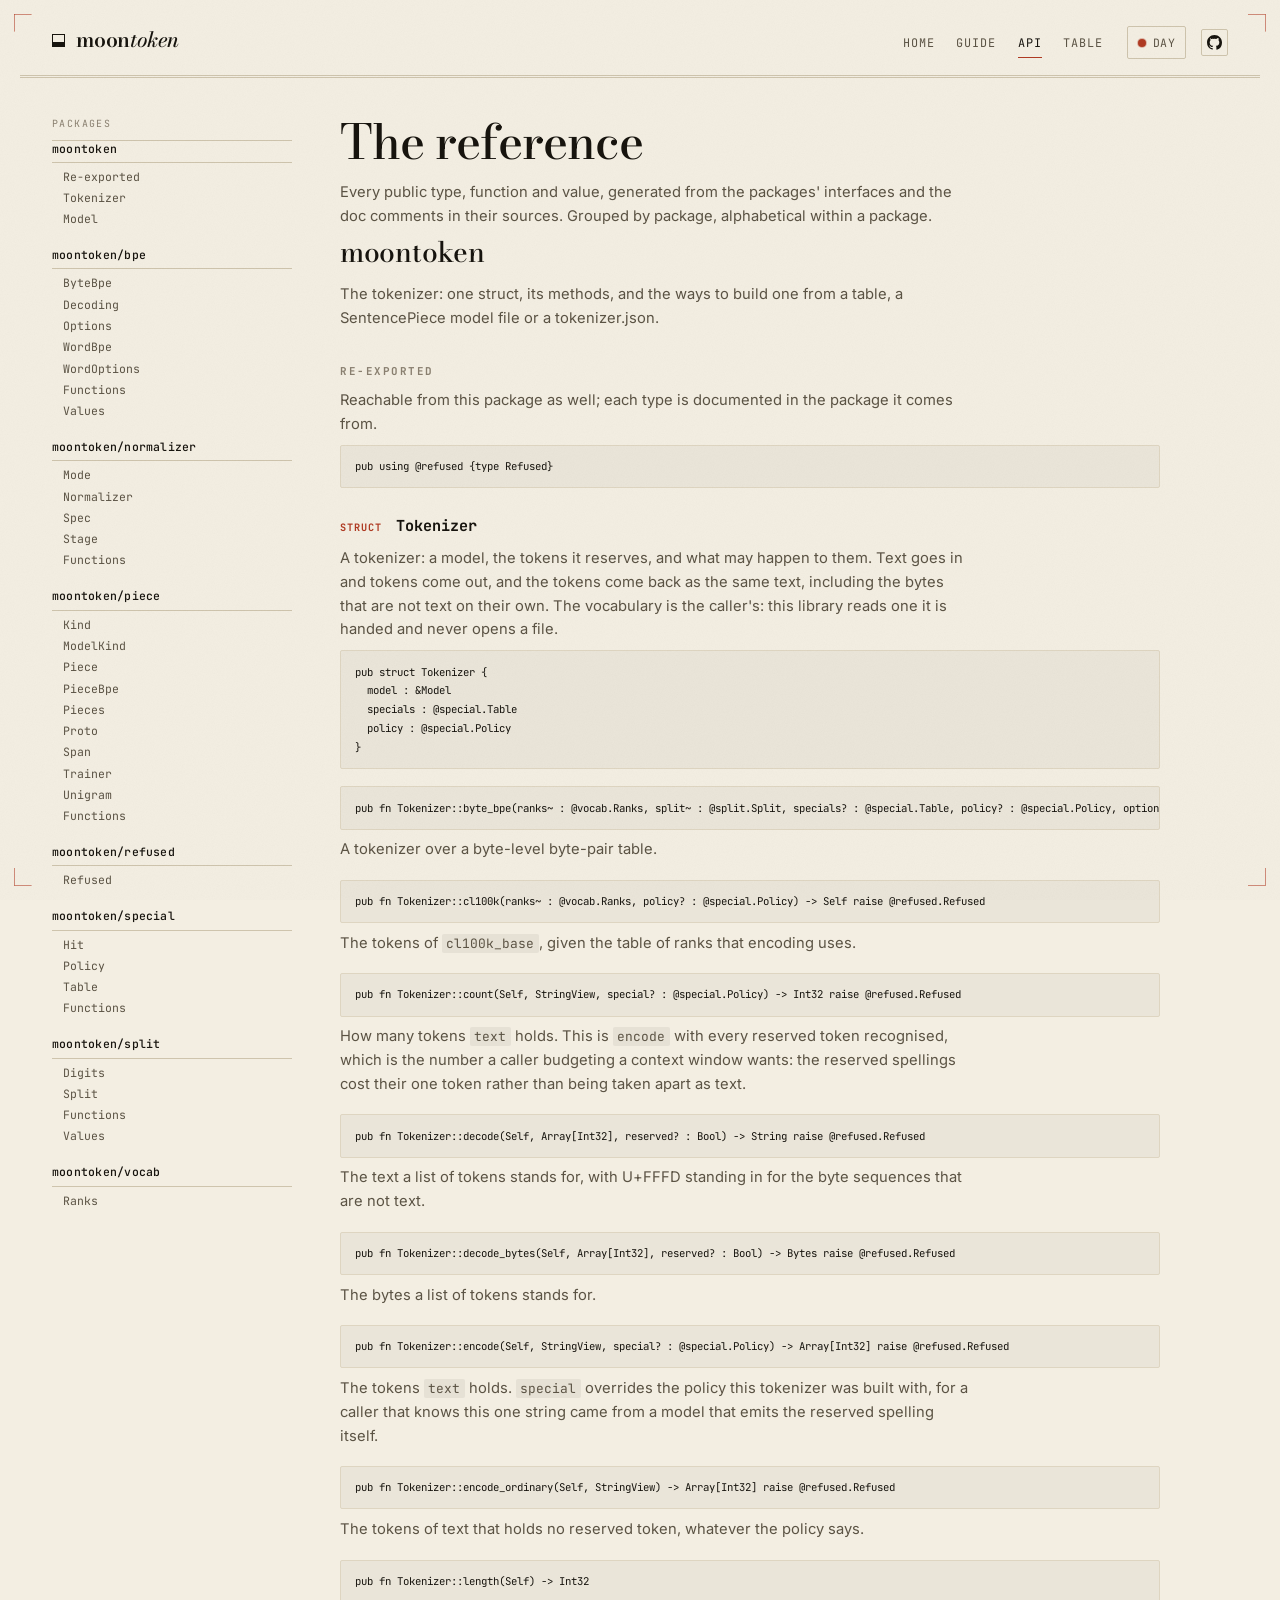
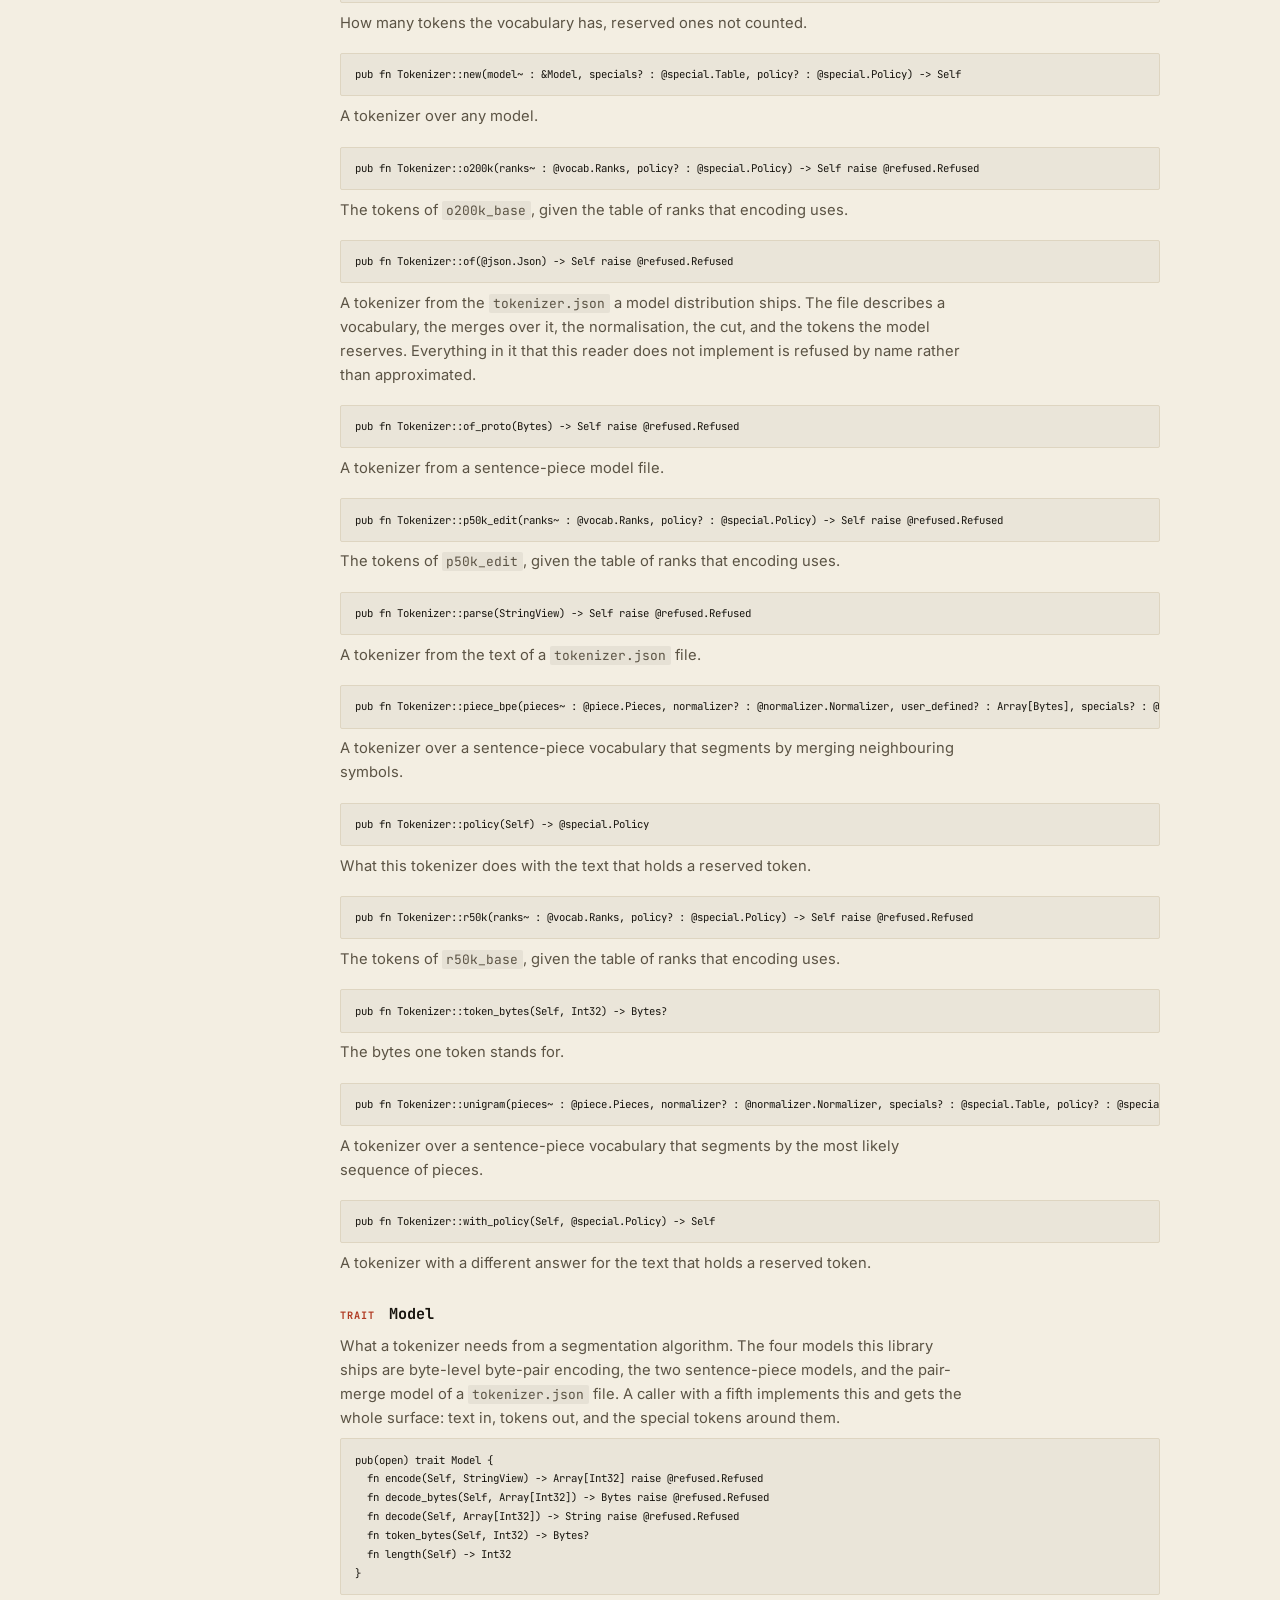
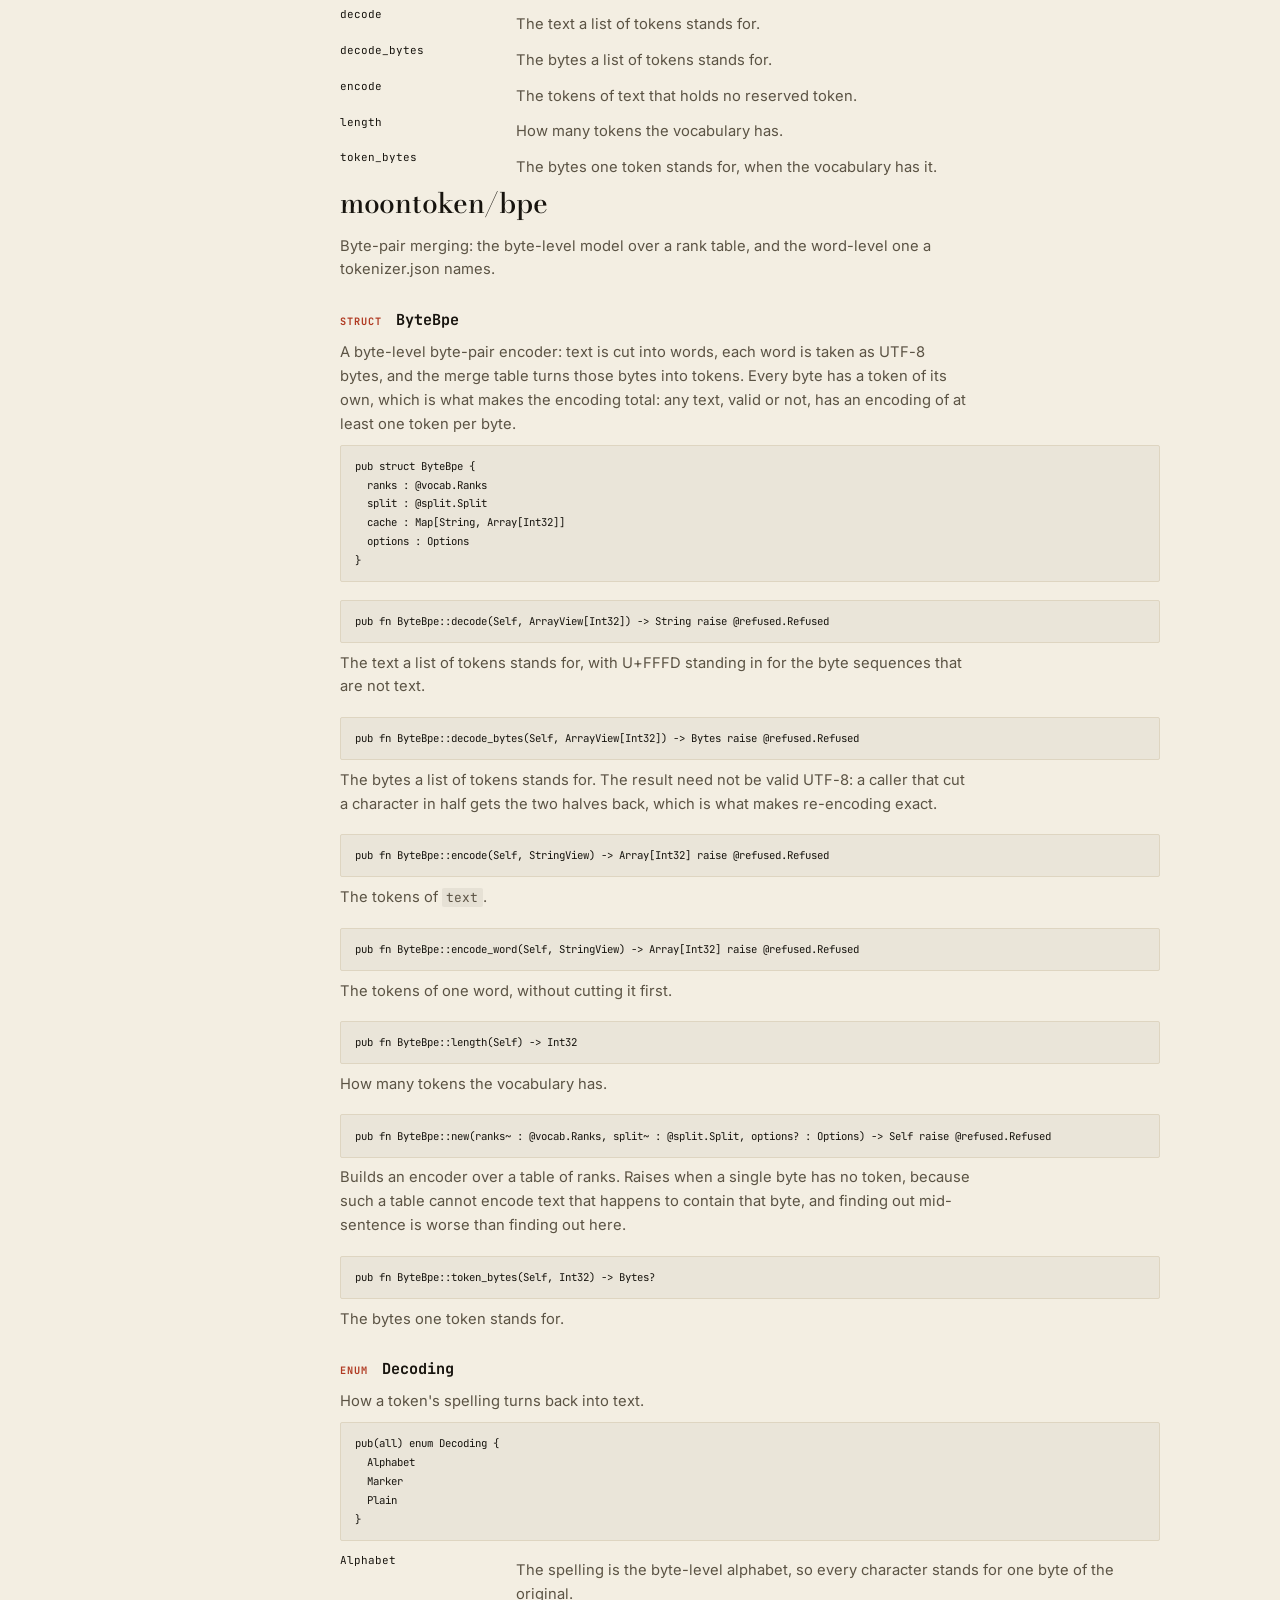
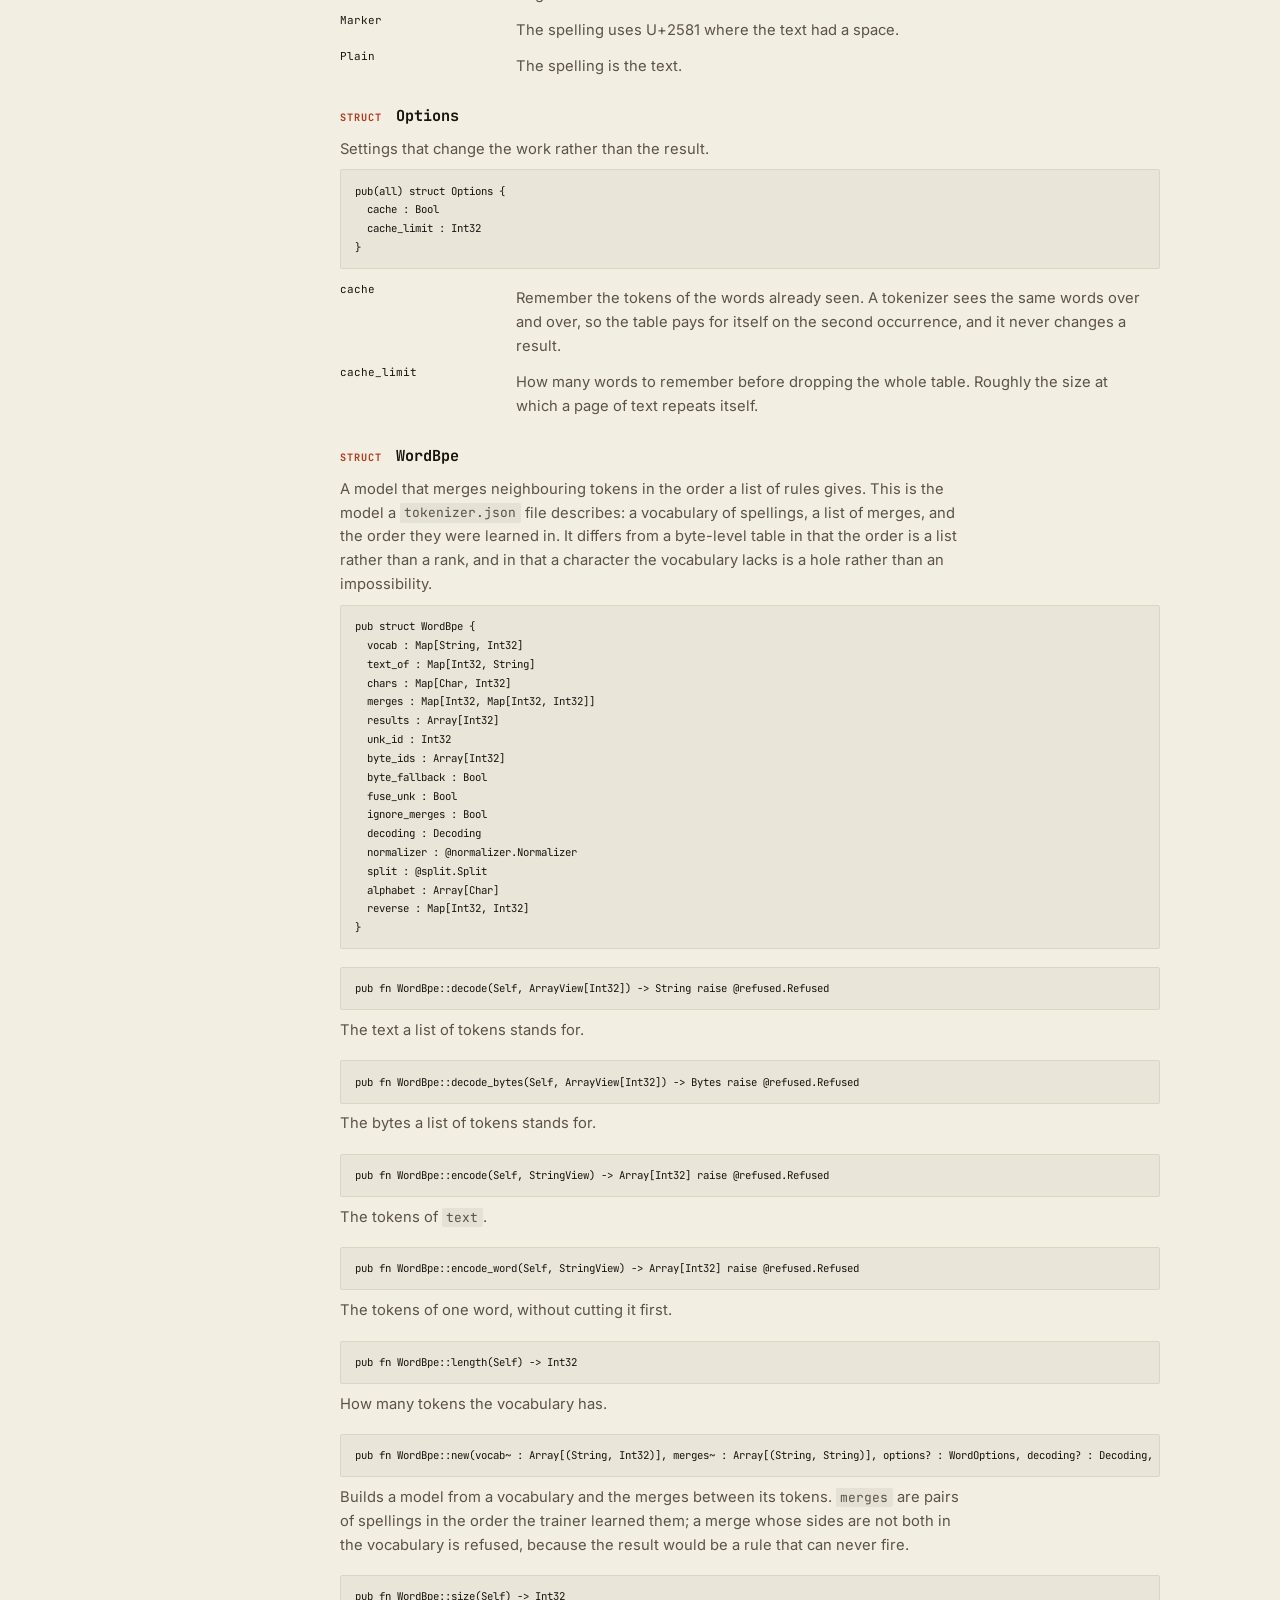
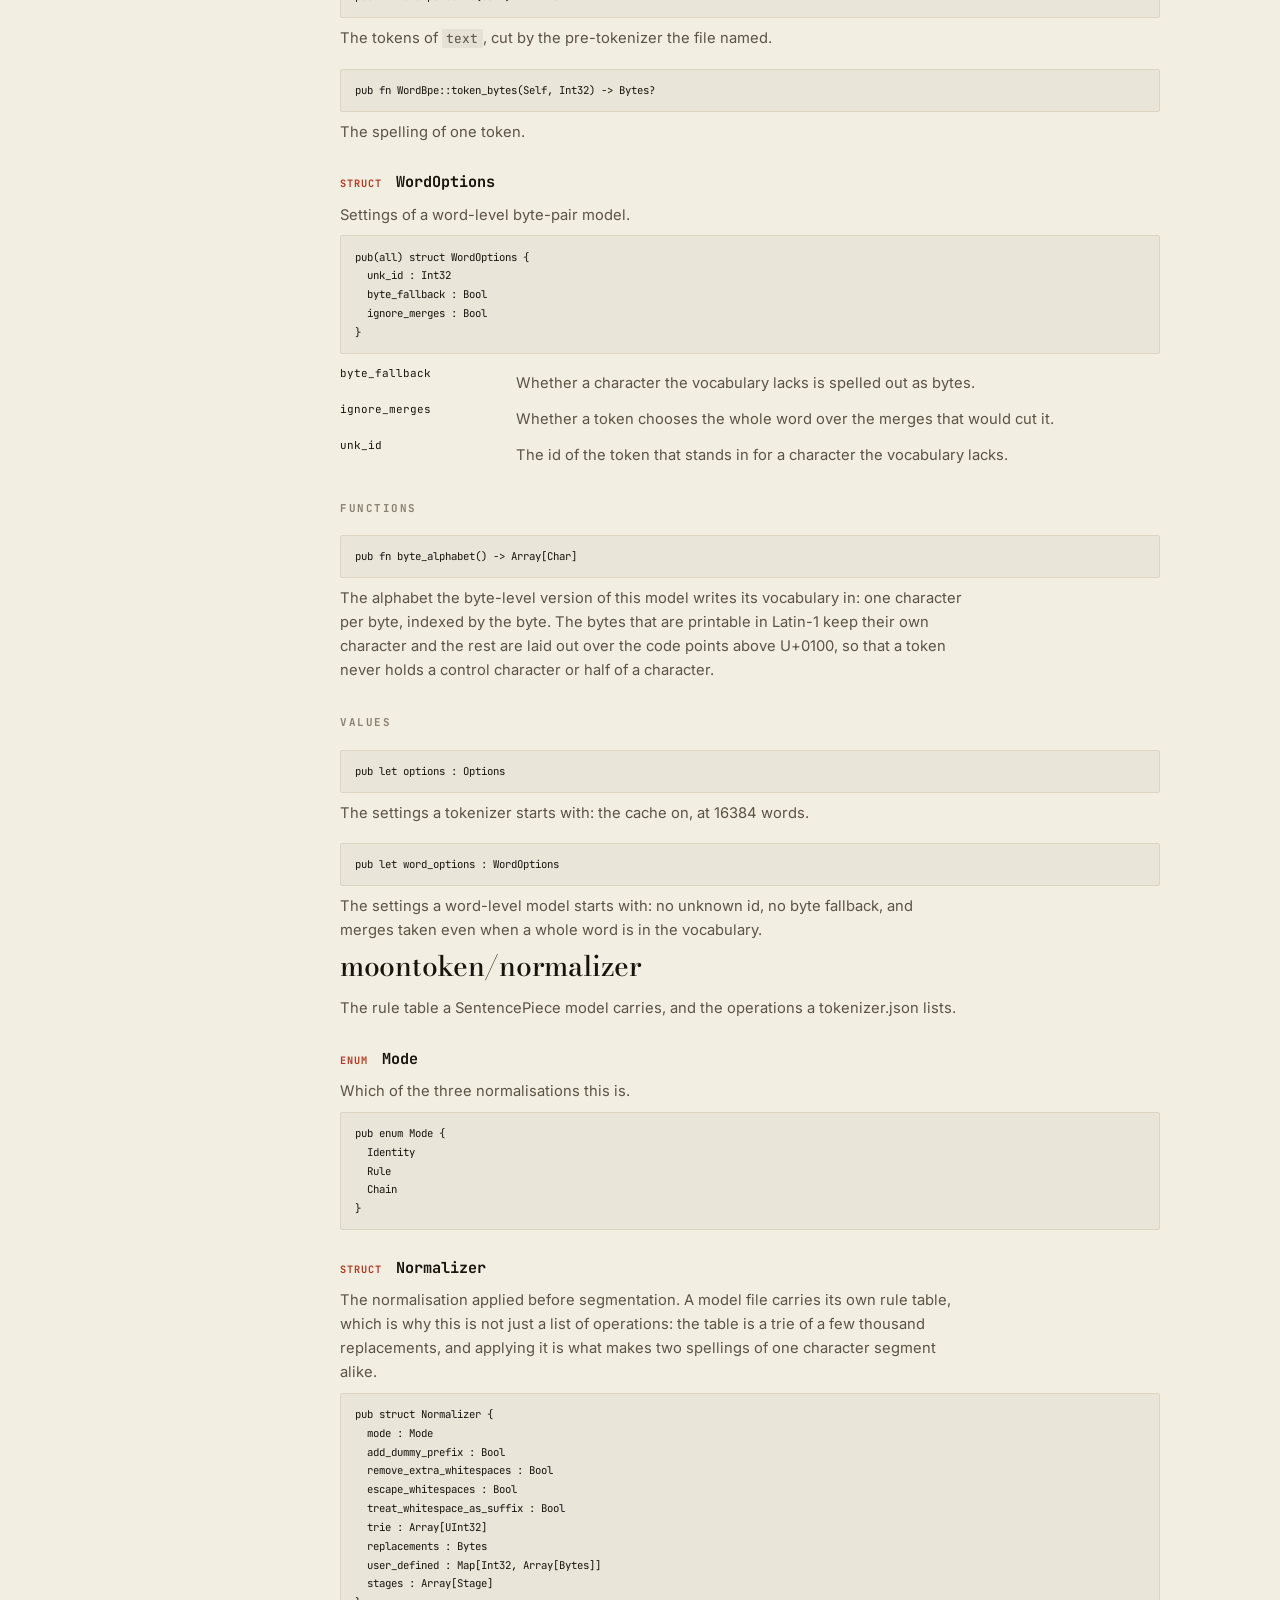
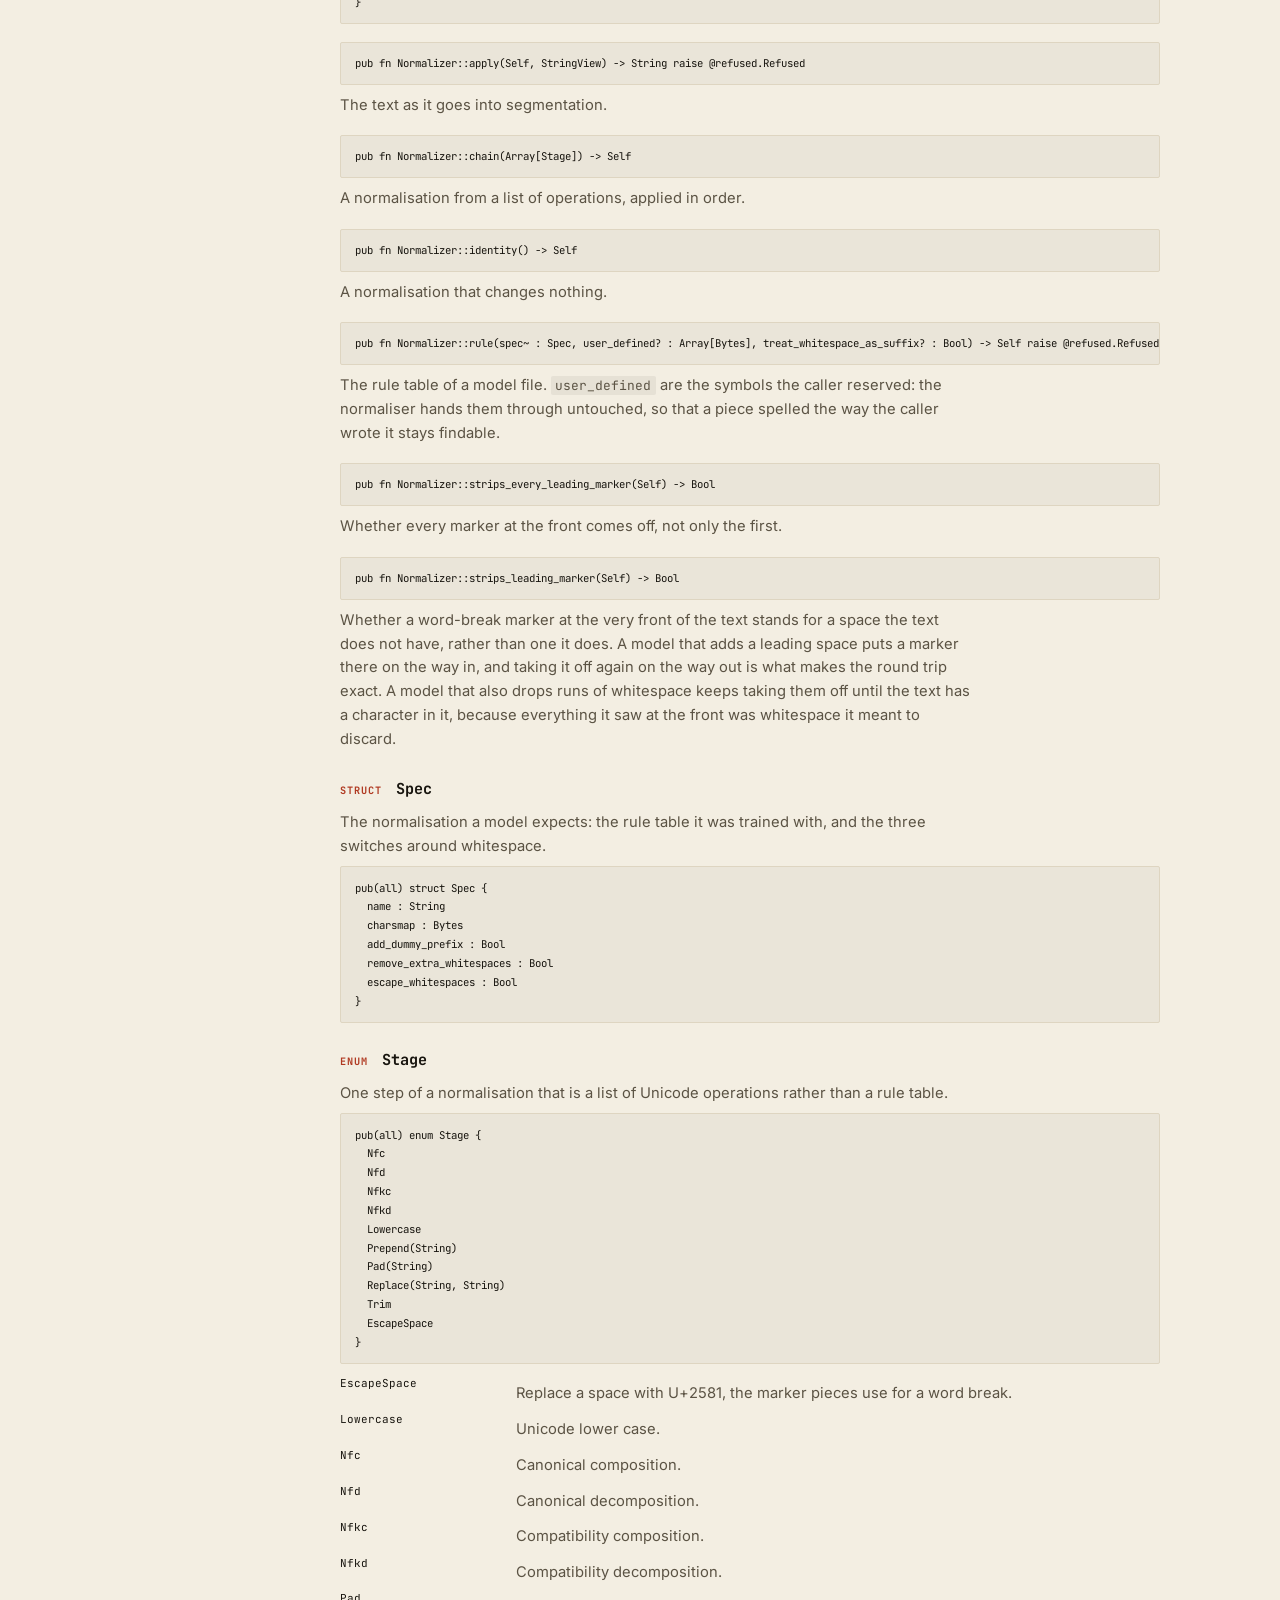
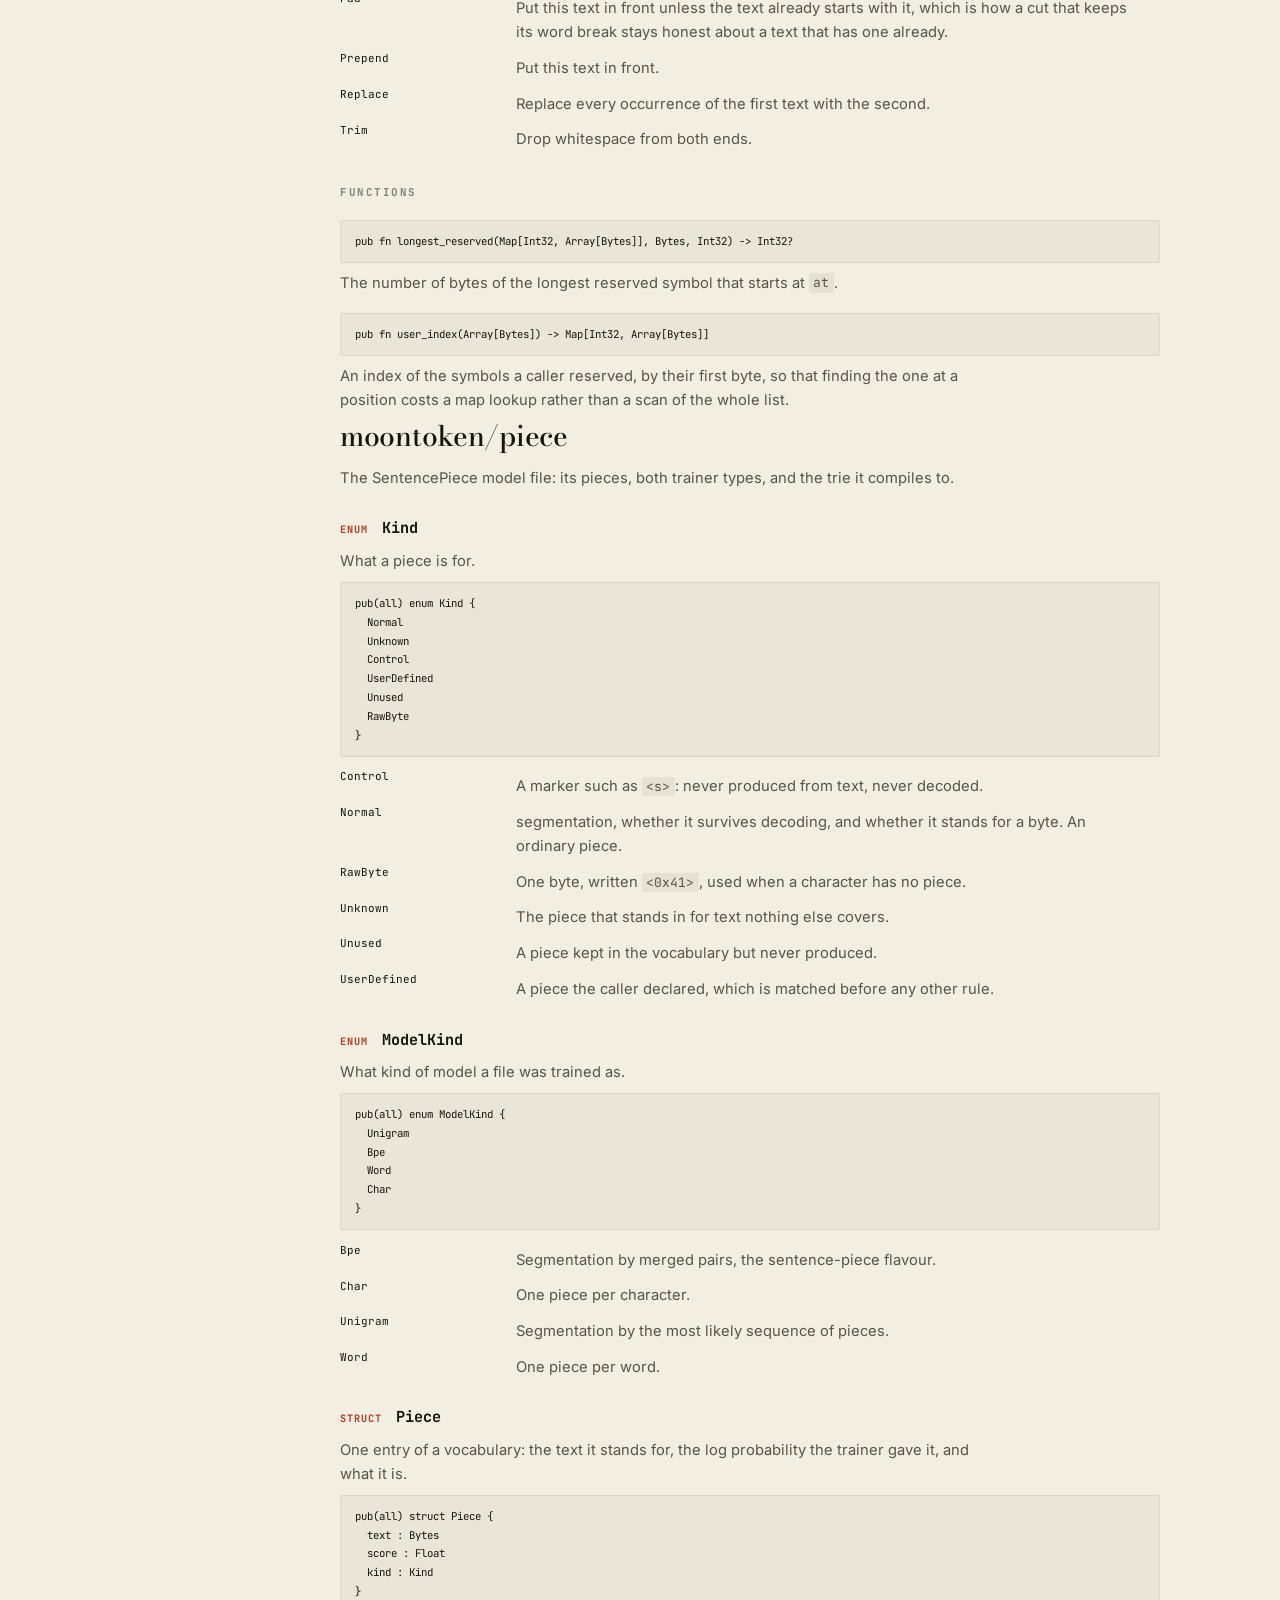
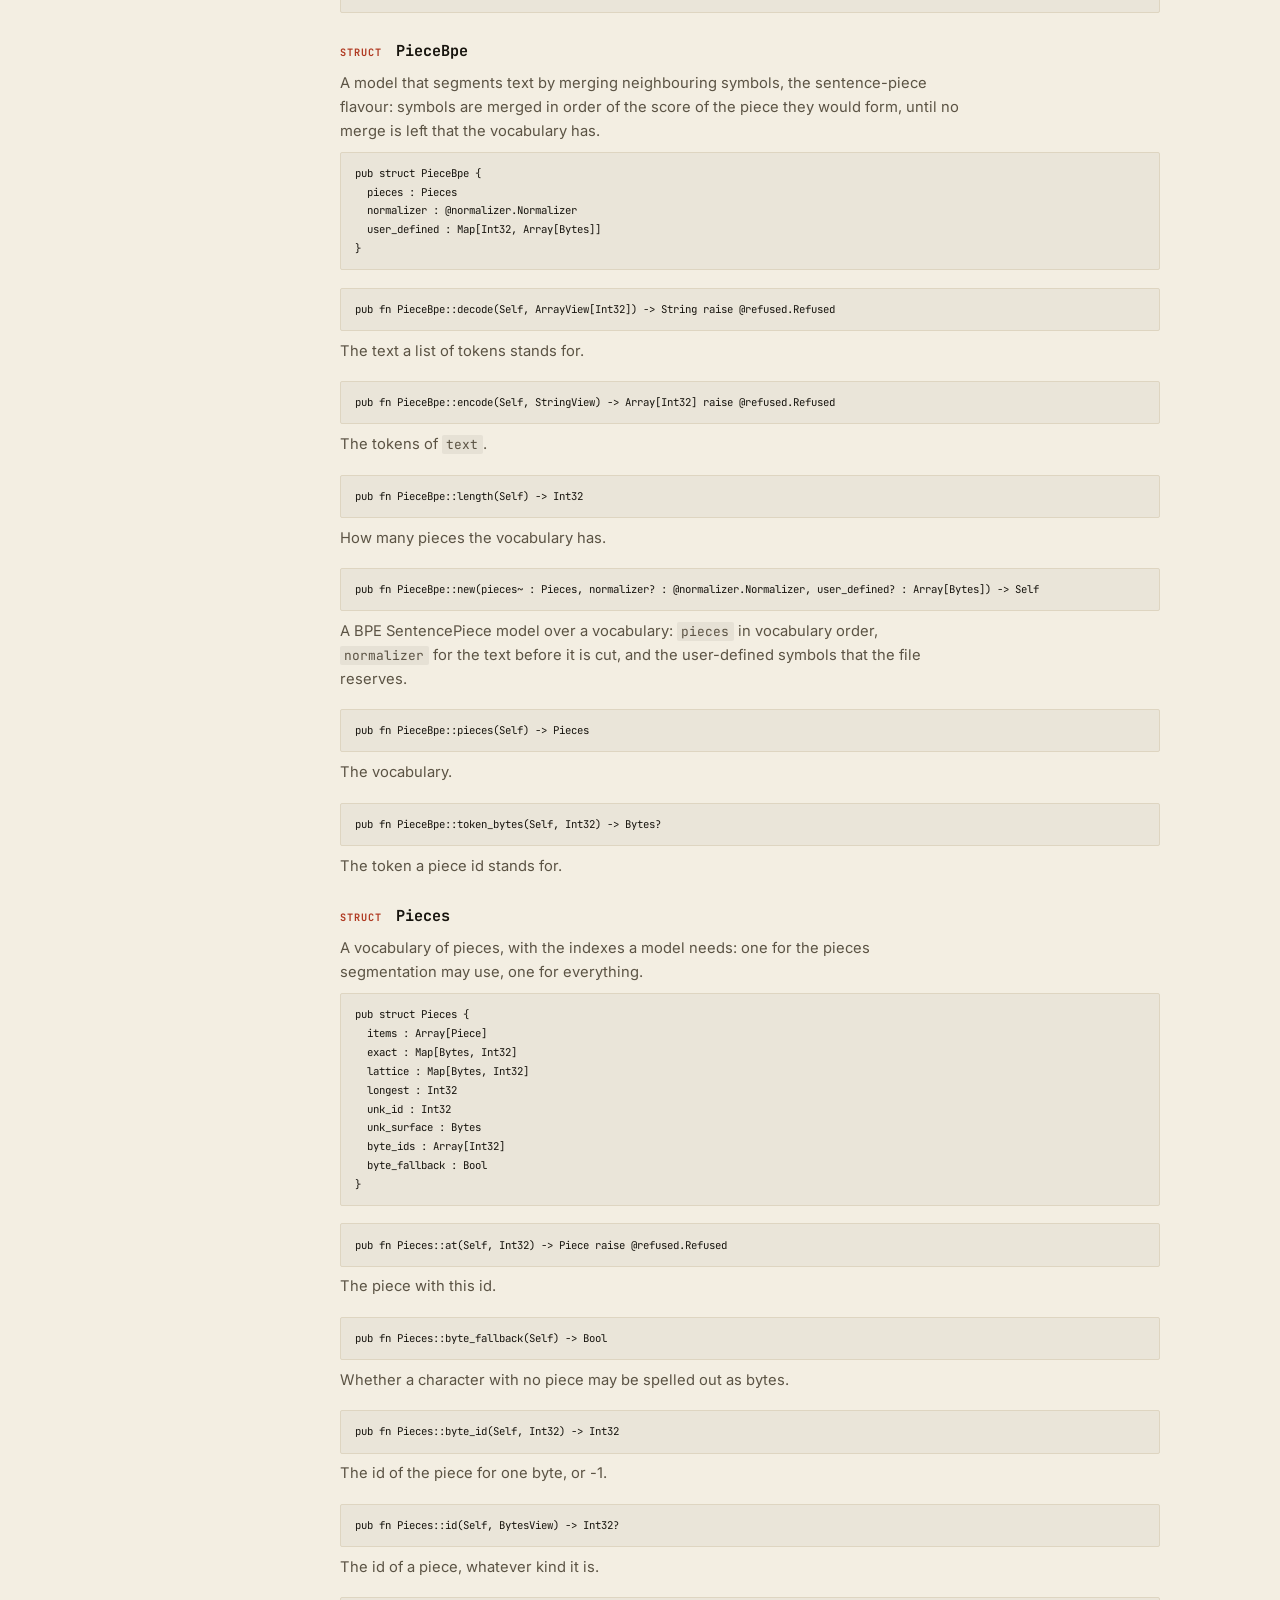
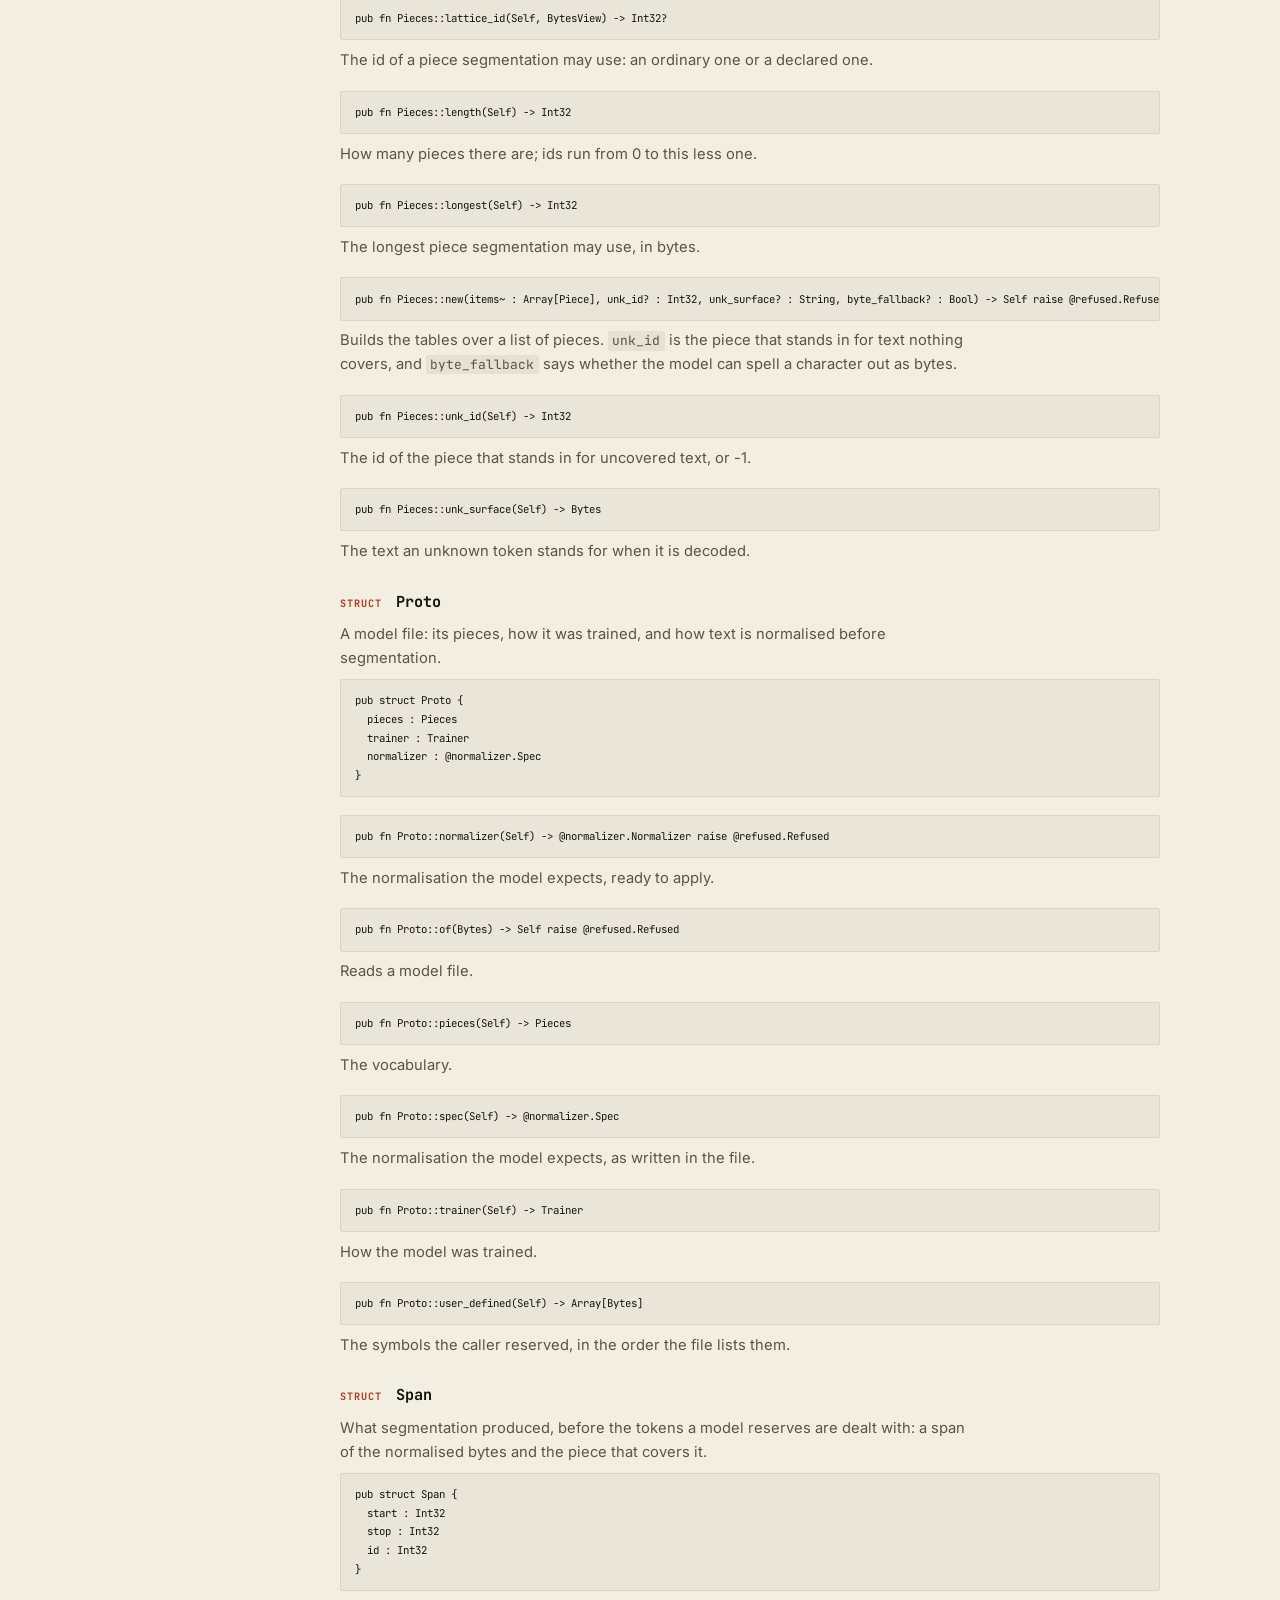
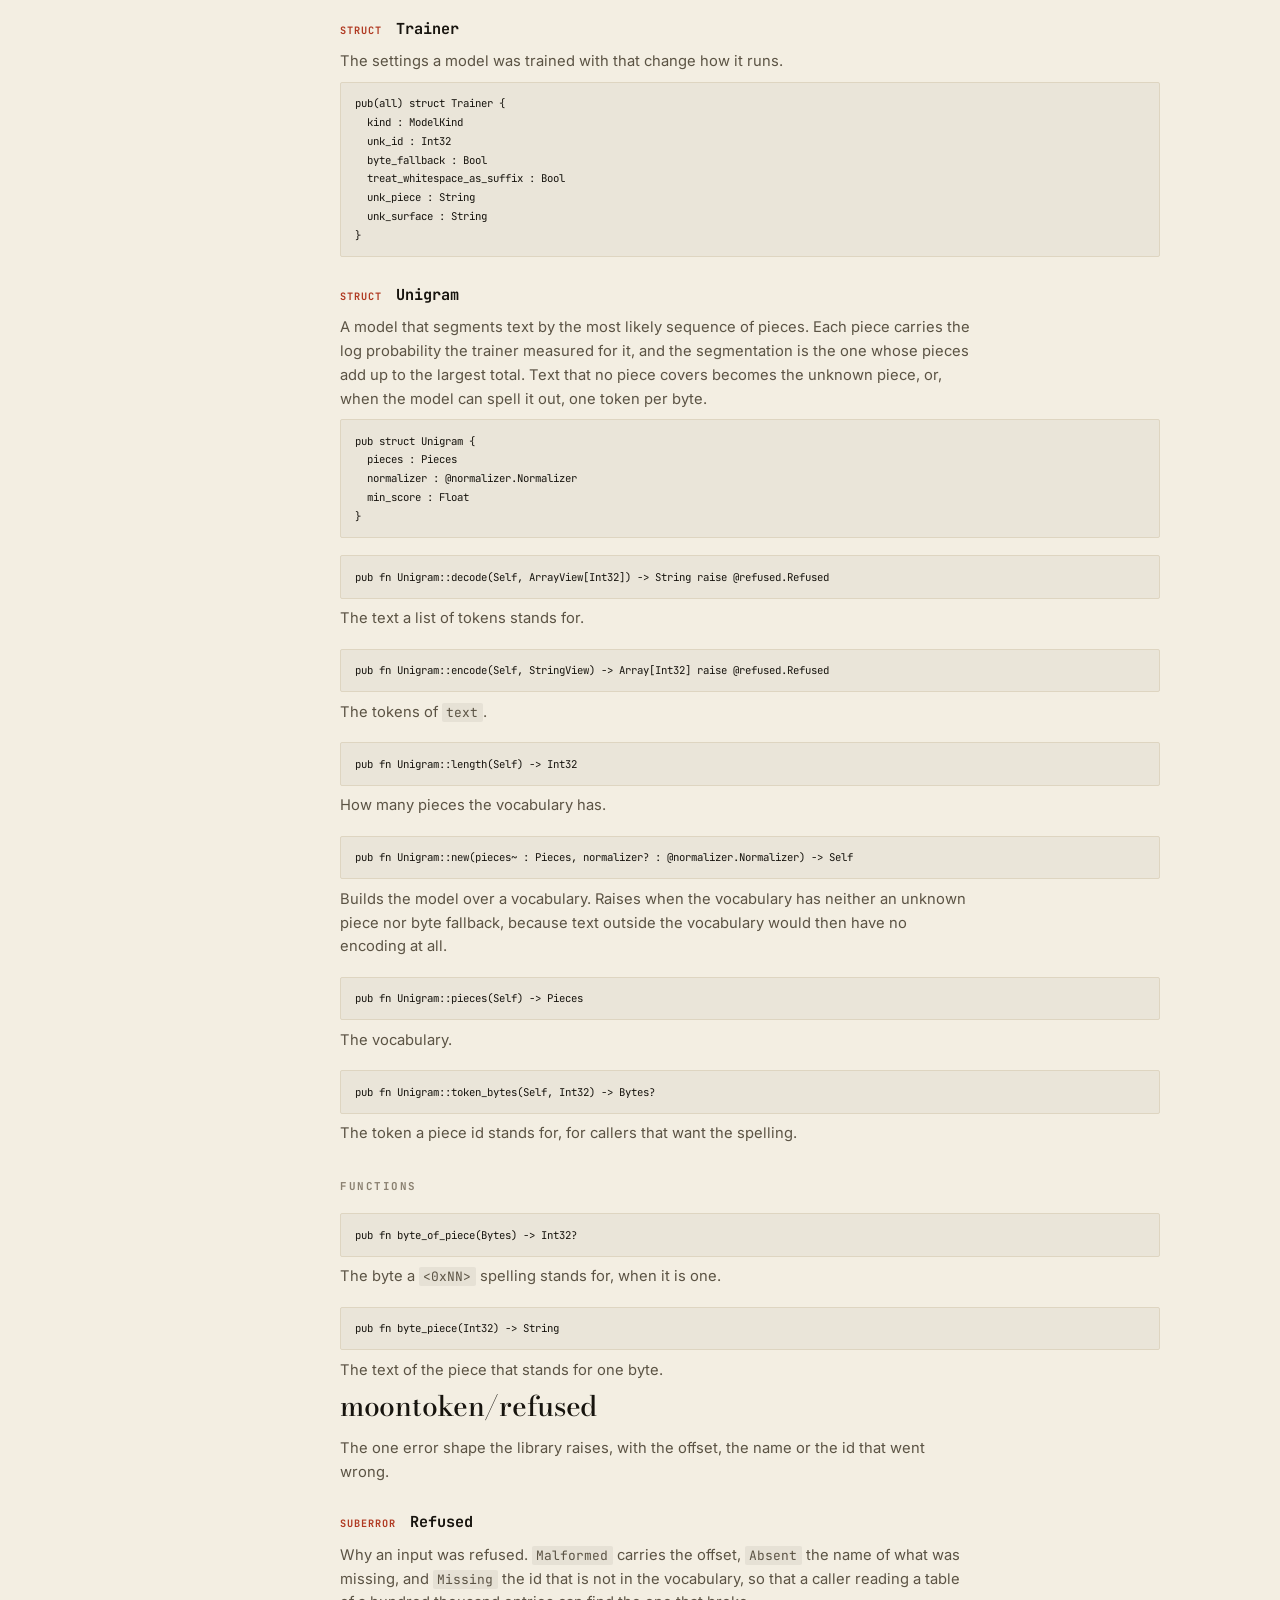
==== commit 0e8ddf2b: "docs(moontoken): the presets and the piece constructor say what they are. Five public items had a do" ====
--- a/docs/api.html
+++ b/docs/api.html
@@ -217,8 +217,8 @@
 <h3 id="bpe-functions">Functions</h3>
 <div class="member" id="bpe-byte-alphabet"><pre class="sig"><code>pub fn byte_alphabet() -&gt; Array[Char]</code></pre><p>The alphabet the byte-level version of this model writes its vocabulary in: one character per byte, indexed by the byte.  The bytes that are printable in Latin-1 keep their own character and the rest are laid out over the code points above U+0100, so that a token never holds a control character or half of a character.</p></div>
 <h3 id="bpe-values">Values</h3>
-<div class="member" id="bpe-options"><pre class="sig"><code>pub let options : Options</code></pre></div>
-<div class="member" id="bpe-word-options"><pre class="sig"><code>pub let word_options : WordOptions</code></pre></div>
+<div class="member" id="bpe-options"><pre class="sig"><code>pub let options : Options</code></pre><p>The settings a tokenizer starts with: the cache on, at 16384 words.</p></div>
+<div class="member" id="bpe-word-options"><pre class="sig"><code>pub let word_options : WordOptions</code></pre><p>The settings a word-level model starts with: no unknown id, no byte fallback, and merges taken even when a whole word is in the vocabulary.</p></div>
 </section>
 <section id="normalizer-top"><h2>moontoken/normalizer</h2><p>The rule table a SentencePiece model carries, and the operations a tokenizer.json lists.</p>
 <article id="normalizer-mode"><h3><span class="kind">enum</span> Mode</h3>
@@ -320,7 +320,7 @@
 <div class="member" id="piece-piecebpe-decode"><pre class="sig"><code>pub fn PieceBpe::decode(Self, ArrayView[Int32]) -&gt; String raise @refused.Refused</code></pre><p>The text a list of tokens stands for.</p></div>
 <div class="member" id="piece-piecebpe-encode"><pre class="sig"><code>pub fn PieceBpe::encode(Self, StringView) -&gt; Array[Int32] raise @refused.Refused</code></pre><p>The tokens of <code>text</code>.</p></div>
 <div class="member" id="piece-piecebpe-length"><pre class="sig"><code>pub fn PieceBpe::length(Self) -&gt; Int32</code></pre><p>How many pieces the vocabulary has.</p></div>
-<div class="member" id="piece-piecebpe-new"><pre class="sig"><code>pub fn PieceBpe::new(pieces~ : Pieces, normalizer? : @normalizer.Normalizer, user_defined? : Array[Bytes]) -&gt; Self</code></pre></div>
+<div class="member" id="piece-piecebpe-new"><pre class="sig"><code>pub fn PieceBpe::new(pieces~ : Pieces, normalizer? : @normalizer.Normalizer, user_defined? : Array[Bytes]) -&gt; Self</code></pre><p>A BPE SentencePiece model over a vocabulary: <code>pieces</code> in vocabulary order, <code>normalizer</code> for the text before it is cut, and the user-defined symbols that the file reserves.</p></div>
 <div class="member" id="piece-piecebpe-pieces"><pre class="sig"><code>pub fn PieceBpe::pieces(Self) -&gt; Pieces</code></pre><p>The vocabulary.</p></div>
 <div class="member" id="piece-piecebpe-token-bytes"><pre class="sig"><code>pub fn PieceBpe::token_bytes(Self, Int32) -&gt; Bytes?</code></pre><p>The token a piece id stands for.</p></div>
 </article>
@@ -481,8 +481,8 @@
 <h3 id="split-functions">Functions</h3>
 <div class="member" id="split-utf8-width-at"><pre class="sig"><code>pub fn utf8_width_at(Bytes, Int32) -&gt; Int32</code></pre><p>The width of the UTF-8 sequence that starts at <code>at</code>, or 0 when the bytes there are not one.</p></div>
 <h3 id="split-values">Values</h3>
-<div class="member" id="split-digits-individual"><pre class="sig"><code>pub let digits_individual : Digits</code></pre></div>
-<div class="member" id="split-digits-run"><pre class="sig"><code>pub let digits_run : Digits</code></pre></div>
+<div class="member" id="split-digits-individual"><pre class="sig"><code>pub let digits_individual : Digits</code></pre><p>Digits cut one at a time, which is what the GPT-2 family does and what makes a number cost one token per figure.</p></div>
+<div class="member" id="split-digits-run"><pre class="sig"><code>pub let digits_run : Digits</code></pre><p>Digits kept in a run, so a number costs one token until it meets a merge.</p></div>
 </section>
 <section id="vocab-top"><h2>moontoken/vocab</h2><p>A rank table: from the base64 text a model publishes, from pairs, or empty and filled by hand.</p>
 <article id="vocab-ranks"><h3><span class="kind">struct</span> Ranks</h3>
--- a/docs/assets/site.css
+++ b/docs/assets/site.css
@@ -15,6 +15,10 @@
   -webkit-text-size-adjust: 100%;
   scroll-behavior: smooth;
   font-variant-ligatures: no-contextual;
+  /* The variable cuts of the display face instance their optical size per
+     frame; in Chromium that paints a second, lighter copy of every glyph a
+     pixel off. The static cut is the honest one. */
+  font-optical-sizing: none;
 }
 
 body,
@@ -58,6 +62,8 @@
   --ink-3: #8a8070;
   --rule: #cec4ad;
   --rule-soft: #ded5c1;
+  --rule-strong: #b6a888;
+  --paper-hi: #fffdf5;
   --spot: #b03a22;
   --on-spot: #f8f3e7;
   --spot-wash: #f0dbd2;
@@ -95,6 +101,8 @@
   --ink-3: #66767e;
   --rule: #273135;
   --rule-soft: #1c2326;
+  --rule-strong: #35434a;
+  --paper-hi: #171d20;
   --spot: #ff5c2b;
   --on-spot: #0a0b0c;
   --spot-wash: #2a1710;
@@ -384,13 +392,14 @@
 .section > .num {
   grid-column: 1;
   align-self: start;
-  font-family: var(--mono);
-  font-size: 0.72rem;
-  letter-spacing: 0.12em;
+  font-family: var(--display);
+  font-style: italic;
+  font-size: 1.6rem;
+  line-height: 0.9;
   color: var(--spot);
-  padding-top: 0.55rem;
+  padding-top: 0.45rem;
   border-top: 2px solid var(--spot);
-  max-width: 2.2rem;
+  max-width: 2.4rem;
 }
 
 .section > .body {
@@ -451,17 +460,19 @@
   display: grid;
   grid-template-columns: var(--gutter) minmax(0, 1fr);
   gap: 0 2.5rem;
-  padding: 3.2rem 0 0;
+  padding: 3.4rem 0 0;
 }
 
 .hero > .num {
-  font-family: var(--mono);
-  font-size: 0.72rem;
-  letter-spacing: 0.12em;
+  align-self: start;
+  font-family: var(--display);
+  font-style: italic;
+  font-size: 1.9rem;
+  line-height: 0.9;
   color: var(--spot);
-  padding-top: 0.9rem;
+  padding-top: 0.55rem;
   border-top: 2px solid var(--spot);
-  max-width: 2.2rem;
+  max-width: 2.6rem;
 }
 
 .hero .body {
@@ -471,8 +482,8 @@
 .hero .kicker {
   display: flex;
   flex-wrap: wrap;
-  align-items: center;
-  gap: 0.6rem 1rem;
+  align-items: baseline;
+  gap: 0.4rem 0.7rem;
   font-family: var(--mono);
   font-size: 0.73rem;
   letter-spacing: 0.12em;
@@ -485,13 +496,19 @@
   font-weight: 500;
 }
 
+.hero .kicker span::before {
+  content: "·";
+  margin-right: 0.62rem;
+  color: var(--ink-3);
+}
+
 .hero h1 {
   margin: 1.1rem 0 0;
   font-family: var(--display);
   font-weight: var(--display-weight);
-  font-size: clamp(2.6rem, 6.4vw, 5rem);
-  line-height: 0.98;
-  letter-spacing: -0.03em;
+  font-size: clamp(2.9rem, 7vw, 5.6rem);
+  line-height: 0.94;
+  letter-spacing: -0.038em;
   text-transform: var(--display-transform);
   text-wrap: balance;
 }
@@ -512,37 +529,61 @@
   color: var(--ink);
   background: linear-gradient(
     to top,
-    color-mix(in srgb, var(--spot) 26%, transparent) 0 34%,
-    transparent 34%
+    color-mix(in srgb, var(--spot) 42%, transparent) 0 14%,
+    transparent 14%
   );
+  background-repeat: no-repeat;
 }
 
 .hero .lede {
-  margin-top: 1.4rem;
-  max-width: 60ch;
-  font-size: 1.06rem;
-  color: var(--ink-2);
-}
-
-.hero .run {
+  margin-top: 1.5rem;
+  max-width: 56ch;
+  font-size: 1.1rem;
+  line-height: 1.62;
+  color: var(--ink-2);
+}
+
+/* the order a job travels with: a docket, not a row of buttons */
+.docket {
+  position: relative;
   display: flex;
   flex-wrap: wrap;
   align-items: center;
-  gap: 0.9rem 1.1rem;
-  margin-top: 1.9rem;
+  gap: 0.8rem 1.1rem;
+  margin-top: 2.2rem;
+  padding: 1.2rem 1.1rem 1.05rem;
+  border: 1px solid var(--rule);
+  border-top: 2px solid var(--ink);
+  background: color-mix(in srgb, var(--ink) 2%, transparent);
+}
+
+.docket-tag {
+  position: absolute;
+  top: -0.62rem;
+  left: 0.9rem;
+  padding: 0 0.42rem;
+  background: var(--bg);
+  font-family: var(--mono);
+  font-size: 0.56rem;
+  letter-spacing: 0.2em;
+  text-transform: uppercase;
+  color: var(--spot);
+}
+
+.docket .button:first-of-type {
+  margin-left: auto;
 }
 
 .install {
   display: inline-flex;
   align-items: center;
   gap: 0.6rem;
-  padding: 0.55rem 0.85rem;
+  padding: 0.5rem 0.8rem;
   font-family: var(--mono);
   font-size: 0.82rem;
   background: var(--panel);
-  border: 1px solid var(--rule);
+  border: 1px solid var(--rule-soft);
   border-radius: 2px;
-  box-shadow: var(--shadow);
 }
 
 .install span {
@@ -554,8 +595,8 @@
   display: inline-flex;
   align-items: center;
   gap: 0.5rem;
-  padding: 0.62rem 1.05rem;
-  padding-top: 0.7rem;
+  padding: 0.6rem 1rem;
+  padding-top: 0.68rem;
   font-family: var(--mono);
   font-size: 0.78rem;
   letter-spacing: 0.08em;
@@ -628,8 +669,8 @@
 .bench-in textarea {
   display: block;
   width: 100%;
-  min-height: 3.2em;
-  padding: 0.7rem 0.85rem;
+  min-height: 2.6em;
+  padding: 0.6rem 0.85rem;
   font-family: var(--mono);
   font-size: 1rem;
   line-height: 1.55;
@@ -655,14 +696,22 @@
   color: var(--ink-3);
 }
 
-/* the composing stick: slugs with their ids under them */
+/* the composing stick: type resting in a tray, numbered underneath */
 .stick {
   display: flex;
   flex-wrap: wrap;
-  gap: 0.5rem 0.55rem;
-  padding: 1.1rem 1rem 0.6rem;
-  min-height: 5.4rem;
-  align-content: flex-start;
+  align-content: flex-end;
+  gap: 0.6rem 0.55rem;
+  min-height: 6.6rem;
+  padding: 1.2rem 1.2rem 1.5rem 1.5rem;
+  background: linear-gradient(
+    180deg,
+    color-mix(in srgb, var(--ink) 2%, transparent),
+    color-mix(in srgb, var(--ink) 5%, transparent)
+  );
+  box-shadow:
+    inset 11px 0 0 -1px var(--rule-strong),
+    inset 0 -11px 0 -1px var(--rule-strong);
 }
 
 .slug {
@@ -678,45 +727,73 @@
   font-family: var(--mono);
 }
 
+/* a piece of type: paper on the face, the token in its own ink, a coloured shoulder */
 .slug .face {
   display: flex;
   align-items: center;
   justify-content: center;
-  min-height: 2.35rem;
-  padding: 0.5rem 0.45rem;
-  font-size: 0.86rem;
+  min-height: 2.45rem;
+  padding: 0.46rem 0.52rem;
+  font-size: 0.95rem;
   line-height: 1;
   white-space: pre;
-  color: var(--slug-on);
+  color: var(--slug);
+  background: linear-gradient(180deg, #fffef9 0%, #f5efdf 100%);
+  border-radius: 1px 1px 0 0;
+  box-shadow:
+    inset 0 0 0 1px color-mix(in srgb, var(--slug) 40%, transparent),
+    0 1px 1px rgb(23 20 14 / 8%);
+  transition:
+    transform 90ms ease-out,
+    box-shadow 90ms ease-out;
+}
+
+/* a space inside a token: the blank slug set between words */
+.quad {
+  display: inline-block;
+  width: 0.66em;
+  height: 0.42em;
+  margin: 0 0.08em;
+  border: 1px solid currentColor;
+  border-radius: 1px;
+  opacity: 0.34;
+  vertical-align: 0.02em;
+}
+
+.slug .face .hex {
+  font-size: 0.72rem;
+  letter-spacing: 0.02em;
+}
+
+/* the foot of the piece: the ink band that carries its number */
+.slug .id {
+  padding: 0.16rem 0 0.2rem;
+  font-size: 0.56rem;
+  letter-spacing: 0.06em;
+  text-align: center;
+  font-variant-numeric: tabular-nums;
+  color: color-mix(in srgb, #fffdf5 88%, var(--slug));
   background: var(--slug);
-  border-radius: 1px;
-  transition: transform 90ms ease-out;
-}
-
-.slug .face .blank {
-  color: inherit;
-  opacity: 0.75;
-}
-
-.slug .id {
-  margin-top: 0.26rem;
-  font-size: 0.6rem;
-  letter-spacing: 0.02em;
-  color: var(--ink-3);
-  text-align: center;
+  border-radius: 0 0 1px 1px;
 }
 
 .slug:hover .face {
   transform: translateY(-2px);
+  box-shadow:
+    inset 0 0 0 1px color-mix(in srgb, var(--slug) 52%, transparent),
+    inset 0 -3px 0 color-mix(in srgb, var(--slug) 34%, transparent),
+    0 4px 10px -4px rgb(23 20 14 / 34%);
 }
 
 .slug[aria-pressed="true"] .face {
-  outline: 2px solid var(--spot);
-  outline-offset: 1px;
+  box-shadow:
+    inset 0 0 0 2px var(--spot),
+    inset 0 -3px 0 color-mix(in srgb, var(--slug) 26%, transparent);
 }
 
 .slug[aria-pressed="true"] .id {
-  color: var(--spot);
+  background: var(--spot);
+  color: var(--on-spot);
 }
 
 .k-raw {
@@ -757,6 +834,12 @@
 
 .k-m7 {
   --slug: var(--k7);
+}
+
+[data-theme="night"] .hero > .num,
+[data-theme="night"] .section > .num {
+  font-style: normal;
+  font-size: 1.35rem;
 }
 
 [data-theme="night"] .type-case {
@@ -764,12 +847,32 @@
   border-color: var(--rule);
 }
 
+/* at night the same pieces are frames on a light table, not ink on paper */
+[data-theme="night"] .stick {
+  background: color-mix(in srgb, var(--ink) 3%, transparent);
+}
+
 [data-theme="night"] .slug .face {
   color: var(--slug);
-  background: color-mix(in srgb, var(--slug) 9%, transparent);
+  background: color-mix(in srgb, var(--slug) 12%, #0c0f11);
   box-shadow:
-    inset 0 0 0 1px color-mix(in srgb, var(--slug) 46%, transparent),
-    0 0 18px -10px var(--slug);
+    inset 0 0 0 1px color-mix(in srgb, var(--slug) 52%, transparent),
+    0 0 24px -13px var(--slug);
+}
+
+[data-theme="night"] .slug .id {
+  background: color-mix(in srgb, var(--slug) 26%, #0c0f11);
+  color: var(--slug);
+}
+
+[data-theme="night"] .quad {
+  opacity: 0.55;
+}
+
+[data-theme="night"] .slug:hover .face {
+  box-shadow:
+    inset 0 0 0 1px var(--slug),
+    0 0 22px -8px var(--slug);
 }
 
 [data-theme="night"] .k-ctrl .face,
@@ -878,7 +981,7 @@
 .figures b {
   font-family: var(--display);
   font-weight: var(--display-weight);
-  font-size: 2rem;
+  font-size: 2.7rem;
   line-height: 1;
   letter-spacing: -0.02em;
 }
@@ -922,20 +1025,49 @@
 
 .type-case {
   display: grid;
-  grid-template-columns: repeat(auto-fill, minmax(2.4rem, 1fr));
   gap: 1px;
   padding: 1px;
   background: var(--rule-soft);
   border: 1px solid var(--rule);
 }
 
+/* the whole map, sixteen rows of sixteen: a code page, not a window on one */
 .type-case.bytes {
-  max-height: 13rem;
-  overflow: auto;
-}
-
+  grid-template-columns: 2rem repeat(16, minmax(0, 1fr));
+}
+
+/* the merges are pieces, not a table: no empty compartments at the end */
 .type-case.merges {
-  grid-template-columns: repeat(auto-fill, minmax(4.6rem, 1fr));
+  grid-template-columns: repeat(auto-fill, minmax(4.8rem, 1fr));
+  gap: 3px;
+  padding: 0;
+  background: transparent;
+  border: 0;
+}
+
+.head,
+.rowlab {
+  display: flex;
+  align-items: center;
+  justify-content: center;
+  background: var(--panel);
+  color: var(--ink-3);
+  font-family: var(--mono);
+  font-size: 0.56rem;
+  letter-spacing: 0.06em;
+}
+
+.head {
+  position: sticky;
+  top: 0;
+  z-index: 2;
+  height: 1.35rem;
+}
+
+.rowlab {
+  position: sticky;
+  left: 0;
+  z-index: 1;
 }
 
 .cell {
@@ -943,11 +1075,11 @@
   display: flex;
   align-items: center;
   justify-content: center;
-  aspect-ratio: 1;
+  min-height: 1.9rem;
   min-width: 0;
-  padding: 0.15rem;
-  font-family: var(--mono);
-  font-size: 0.64rem;
+  padding: 0.12rem;
+  font-family: var(--mono);
+  font-size: 0.62rem;
   line-height: 1;
   color: var(--slug, var(--ink));
   background: var(--panel);
@@ -960,17 +1092,18 @@
 }
 
 .type-case.merges .cell {
-  aspect-ratio: auto;
-  min-height: 2.7rem;
-  font-size: 0.76rem;
-  background: color-mix(in srgb, var(--slug) 10%, var(--panel));
+  min-height: 2.8rem;
+  font-size: 0.78rem;
+  color: var(--slug);
+  background: color-mix(in srgb, var(--slug) 13%, var(--panel));
+  box-shadow: inset 0 0 0 1px color-mix(in srgb, var(--slug) 30%, transparent);
 }
 
 .cell:hover,
 .cell:focus-visible {
   outline: 1px solid var(--spot);
   outline-offset: -1px;
-  z-index: 1;
+  z-index: 3;
   background: color-mix(in srgb, var(--spot) 14%, var(--panel));
 }
 
@@ -980,7 +1113,7 @@
 }
 
 .cell .hex {
-  font-size: 0.58rem;
+  font-size: 0.56rem;
   opacity: 0.9;
 }
 
@@ -1855,6 +1988,30 @@
     grid-template-columns: minmax(0, 1fr);
   }
 
+  .docket {
+    flex-direction: column;
+    align-items: stretch;
+    gap: 0.6rem;
+  }
+
+  .docket .button,
+  .docket .install {
+    justify-content: center;
+  }
+
+  .docket .button:first-of-type {
+    margin-left: 0;
+  }
+
+  .type-case.bytes {
+    grid-template-columns: 1.7rem repeat(16, minmax(0, 1fr));
+  }
+
+  .type-case.bytes .cell {
+    min-height: 1.7rem;
+    font-size: 0.54rem;
+  }
+
   .guide,
   .api {
     grid-template-columns: minmax(0, 1fr);
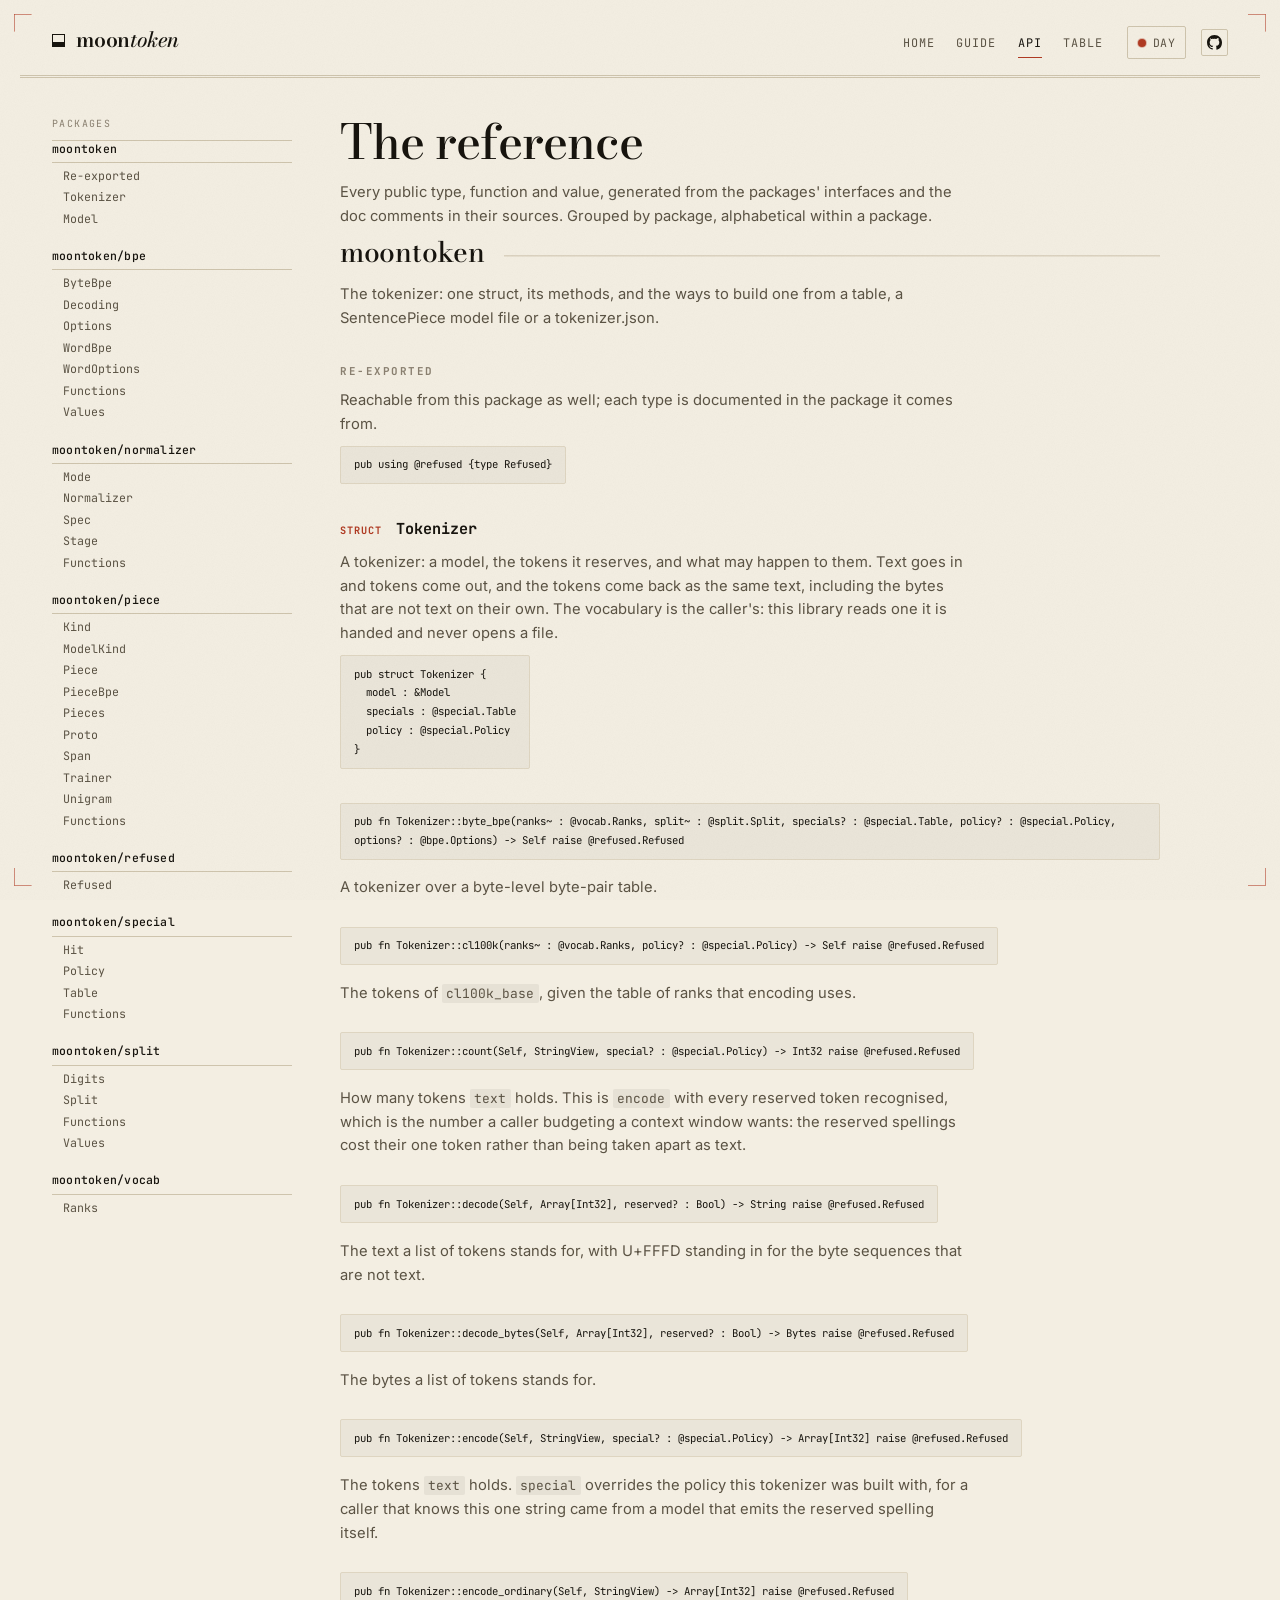
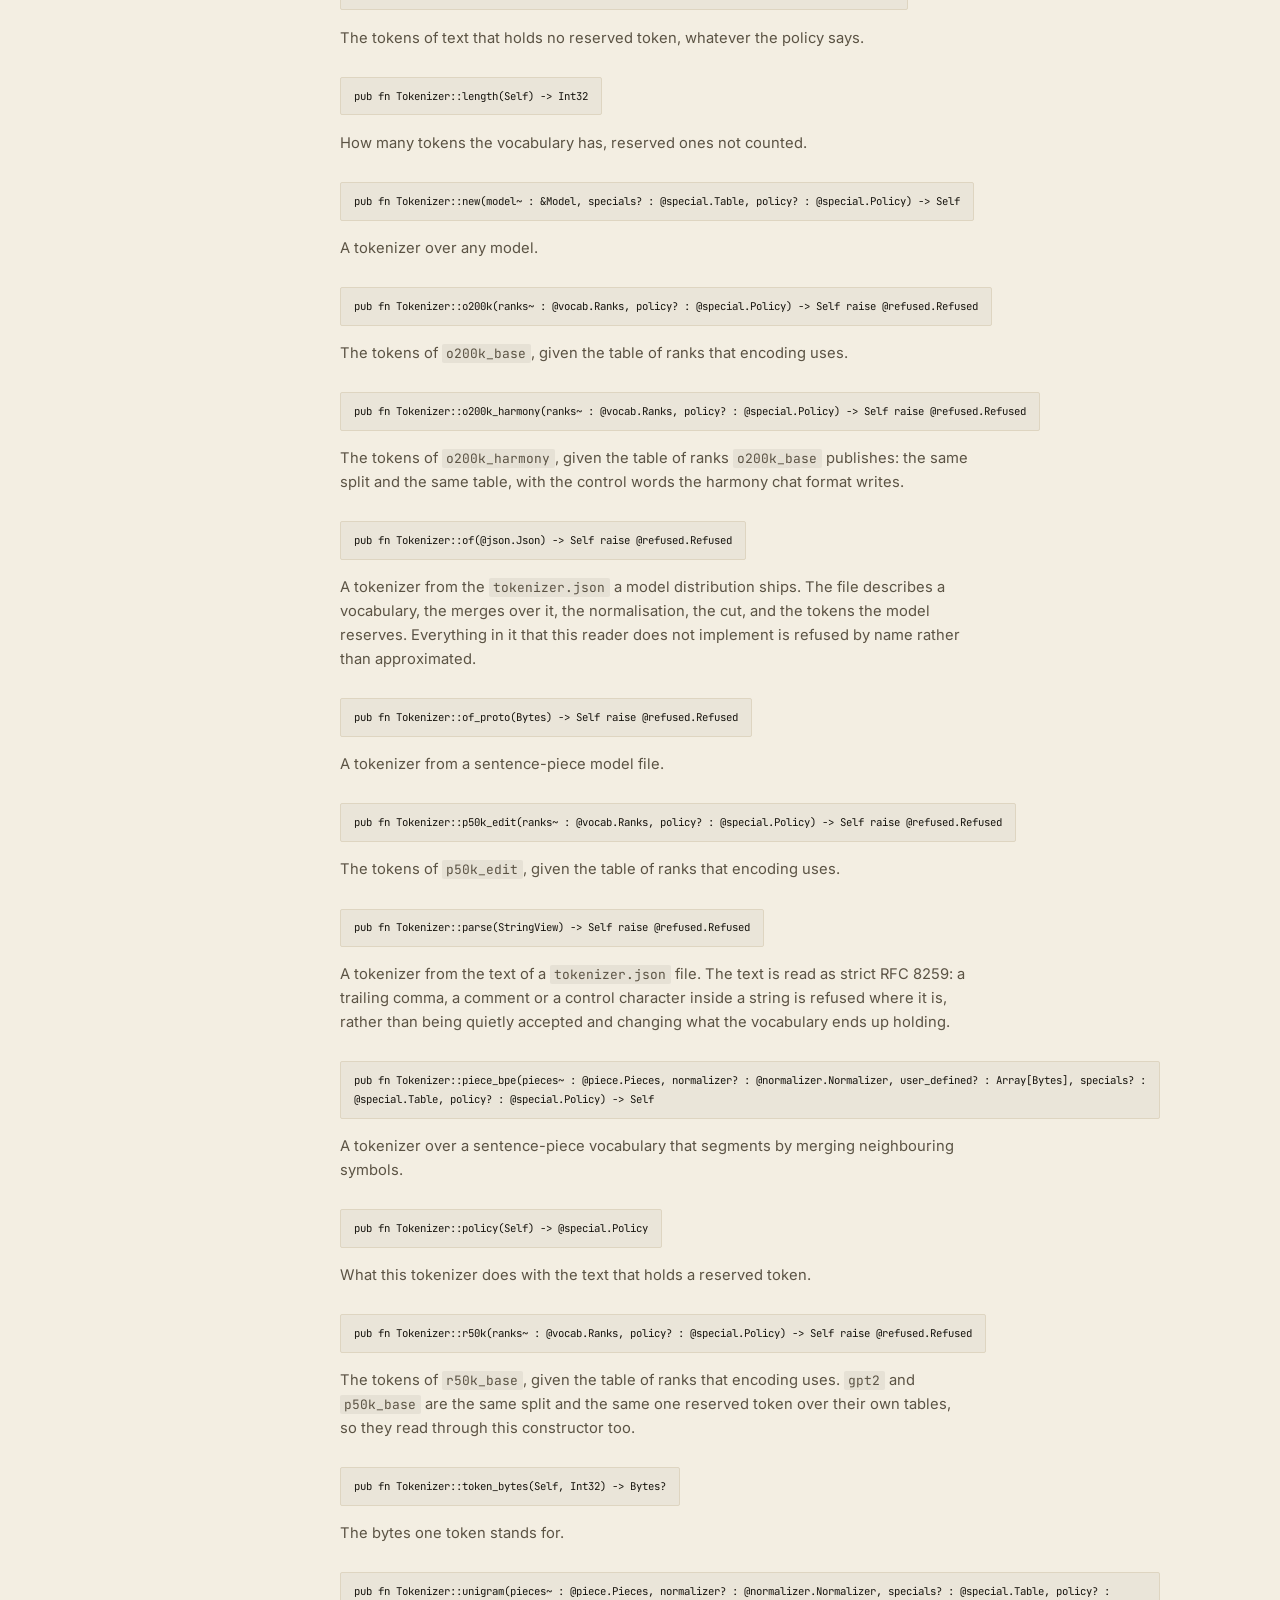
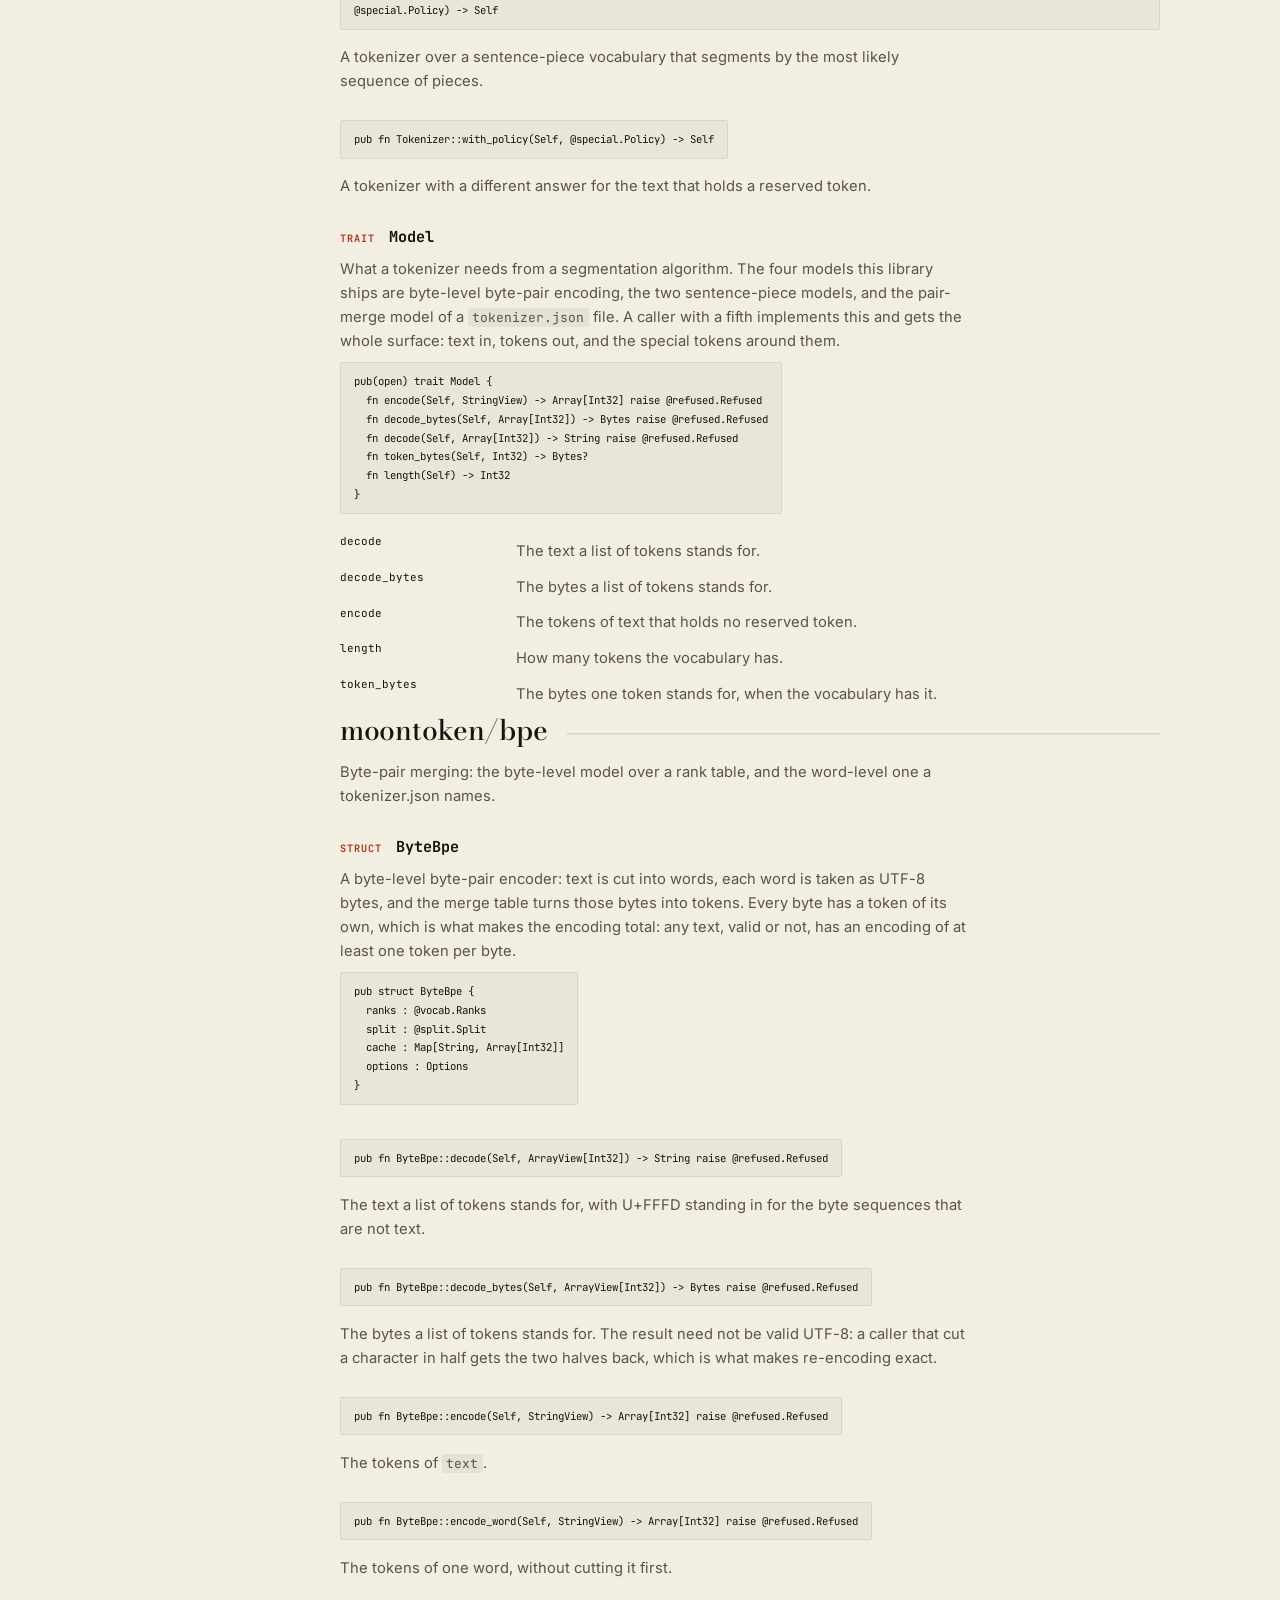
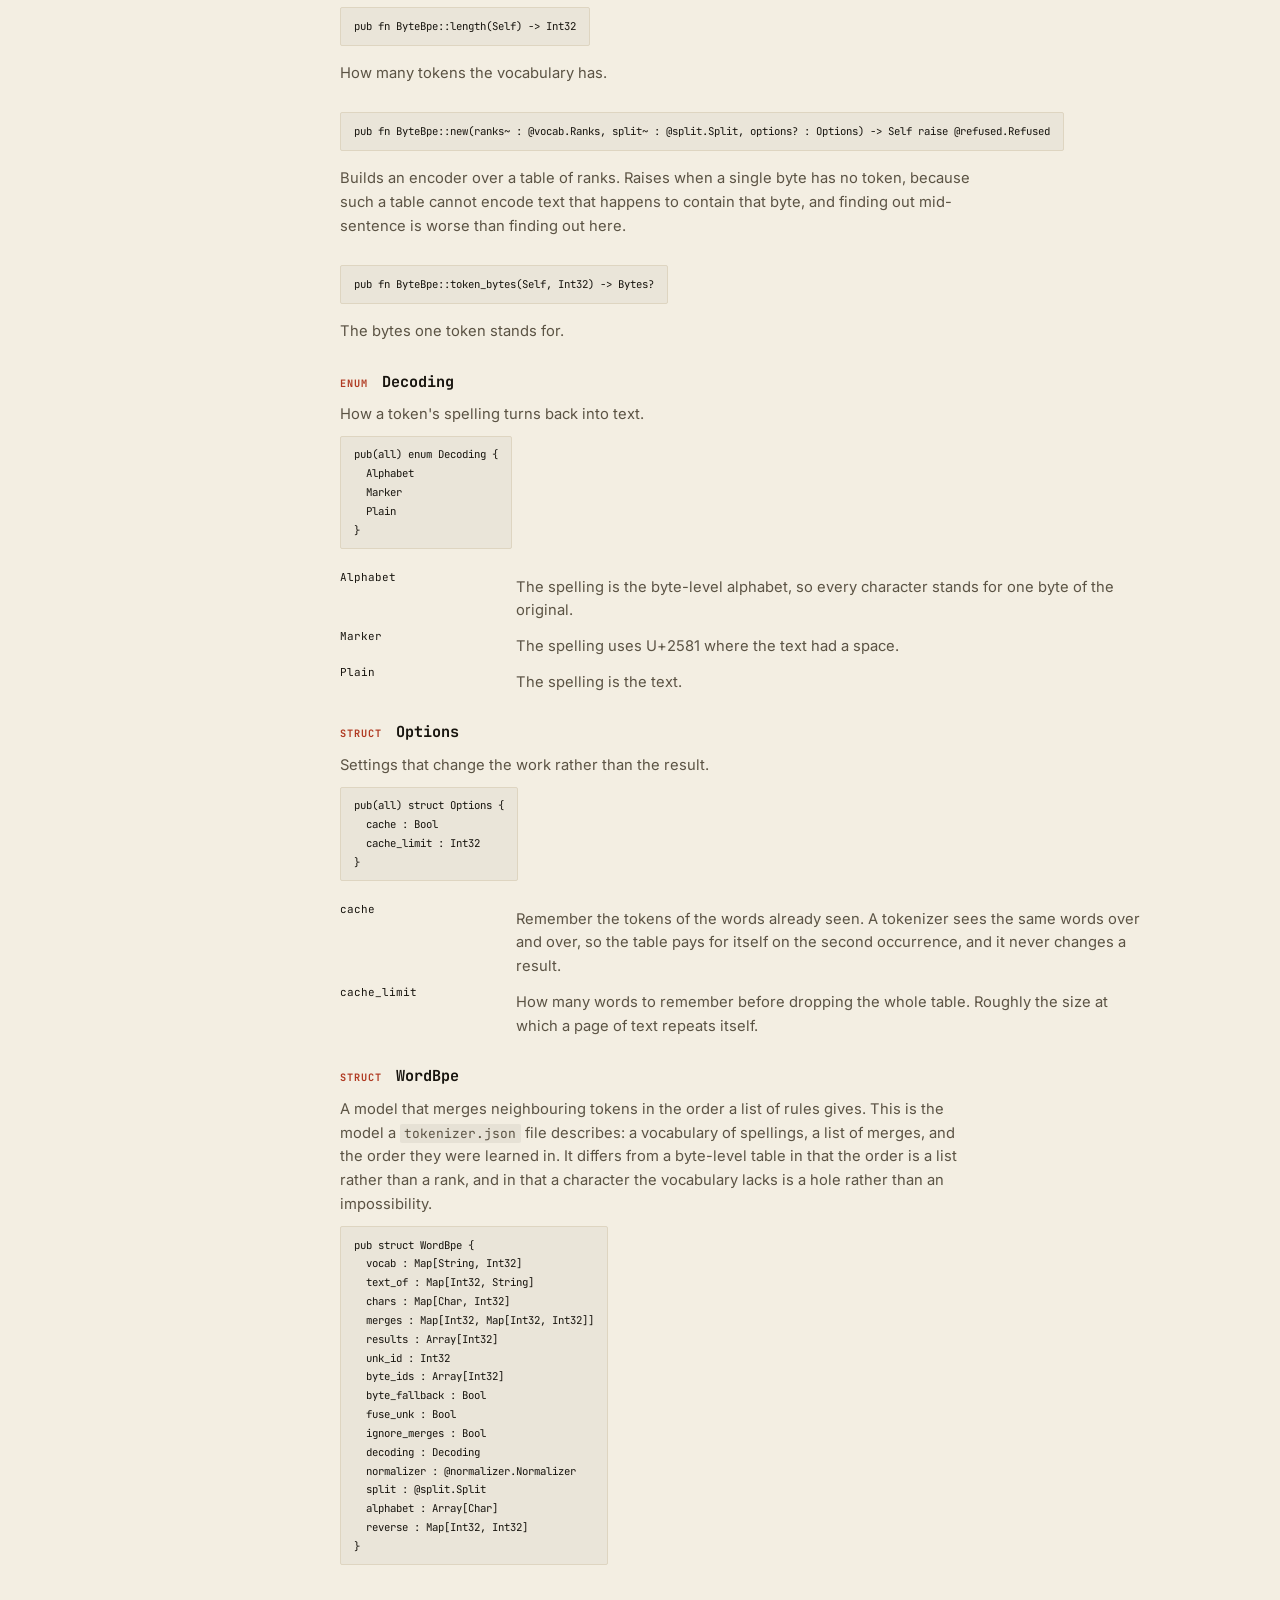
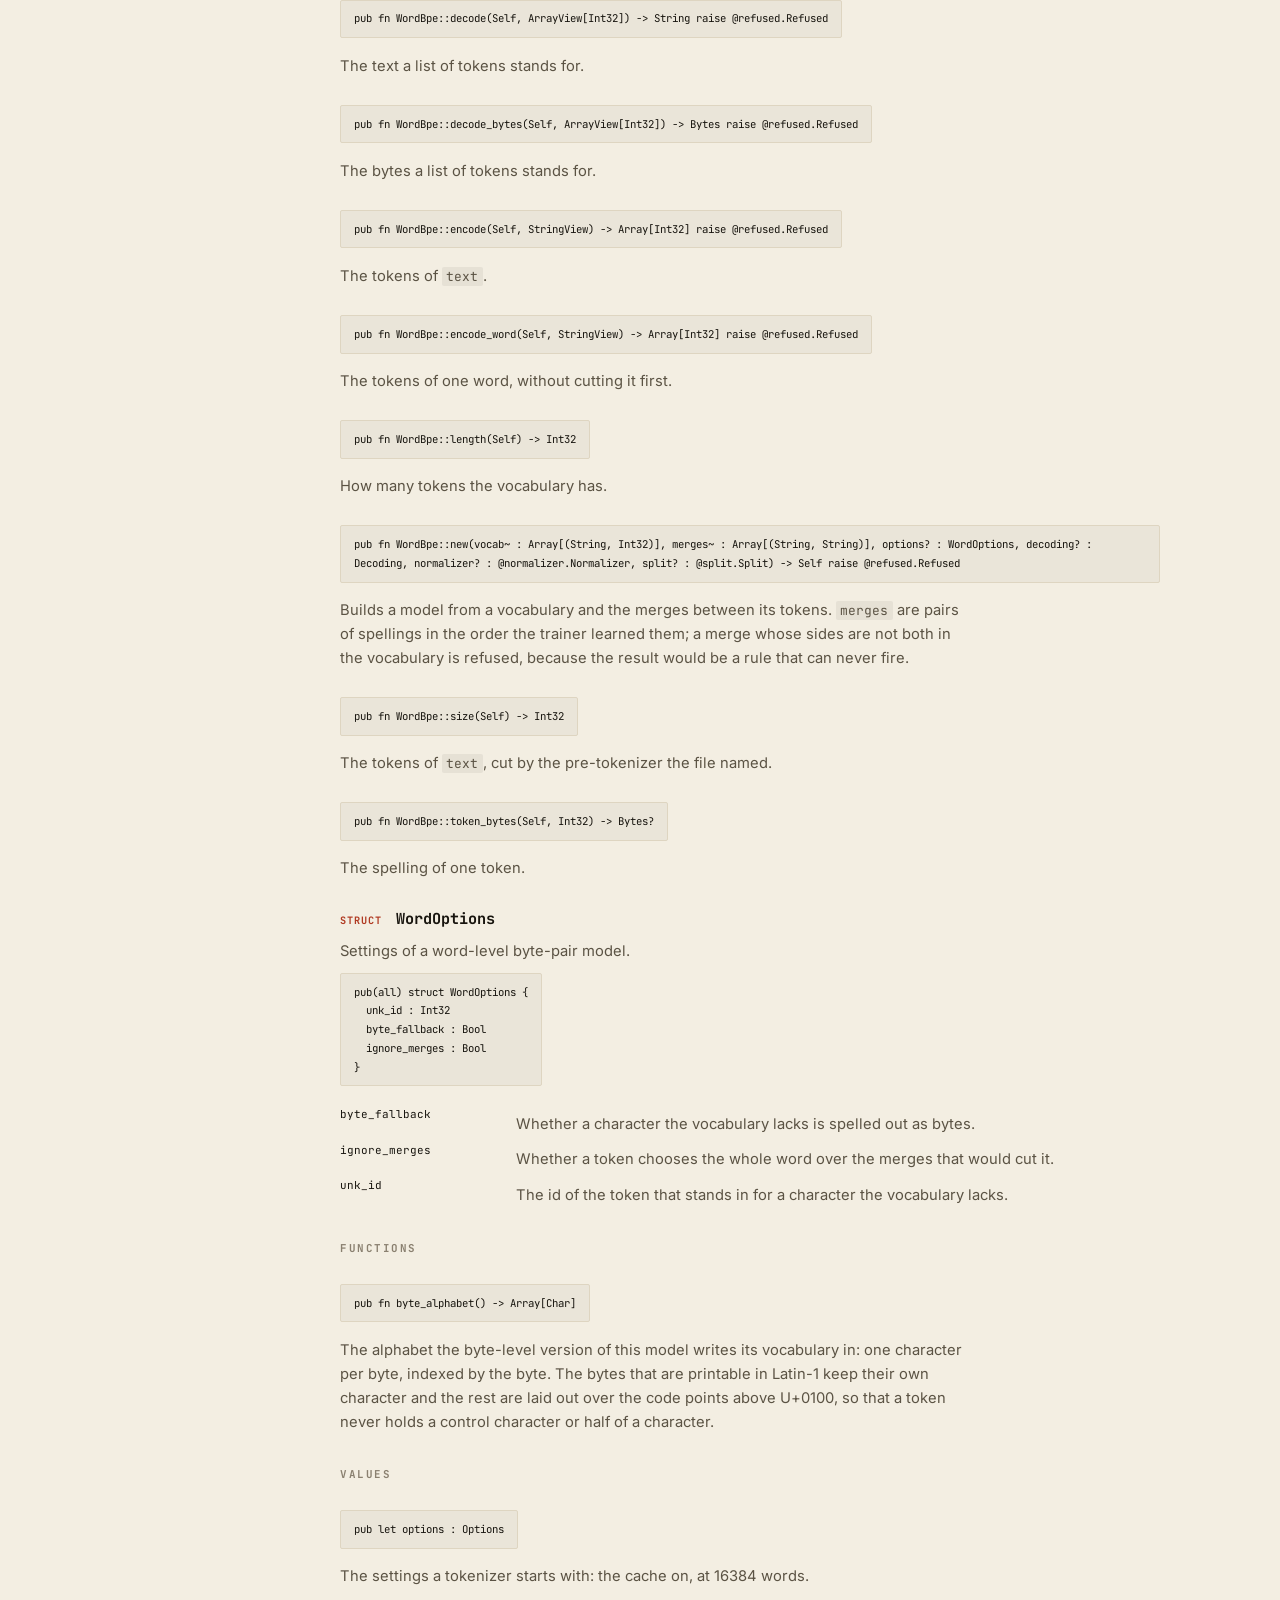
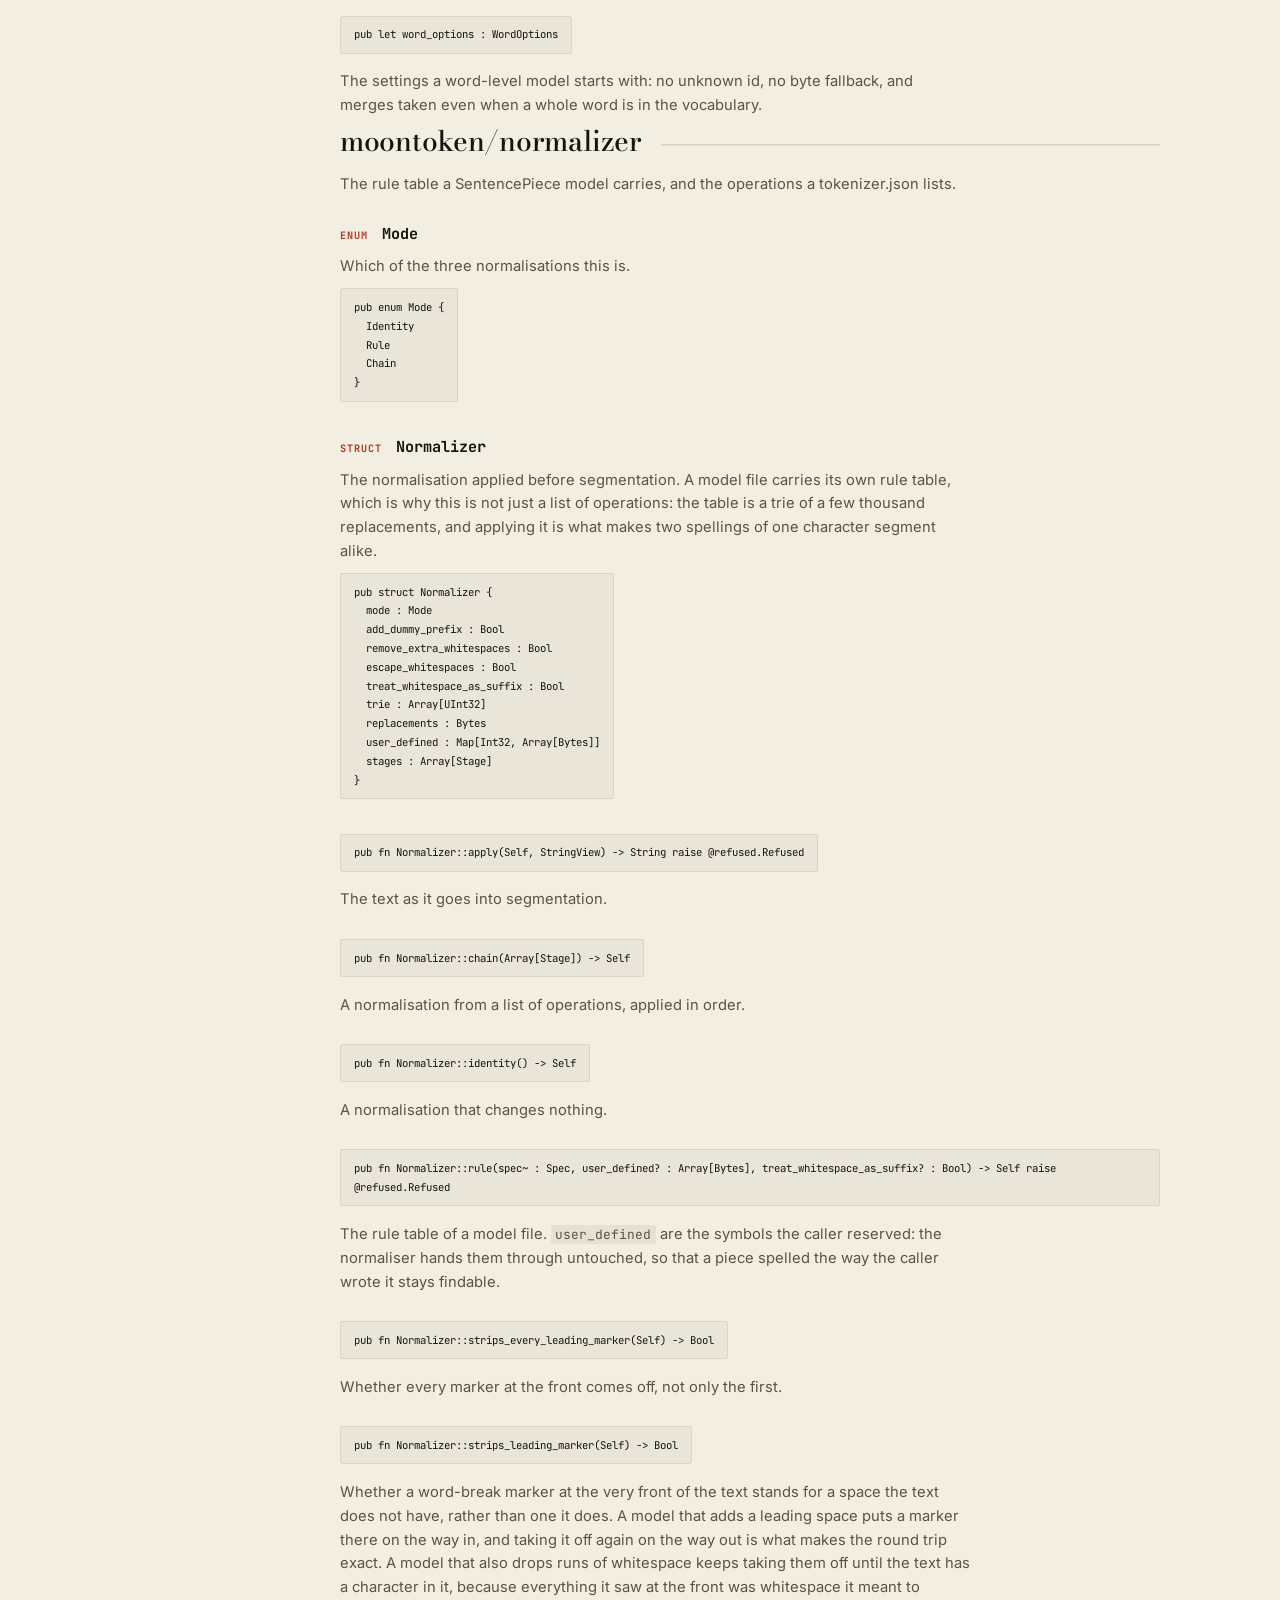
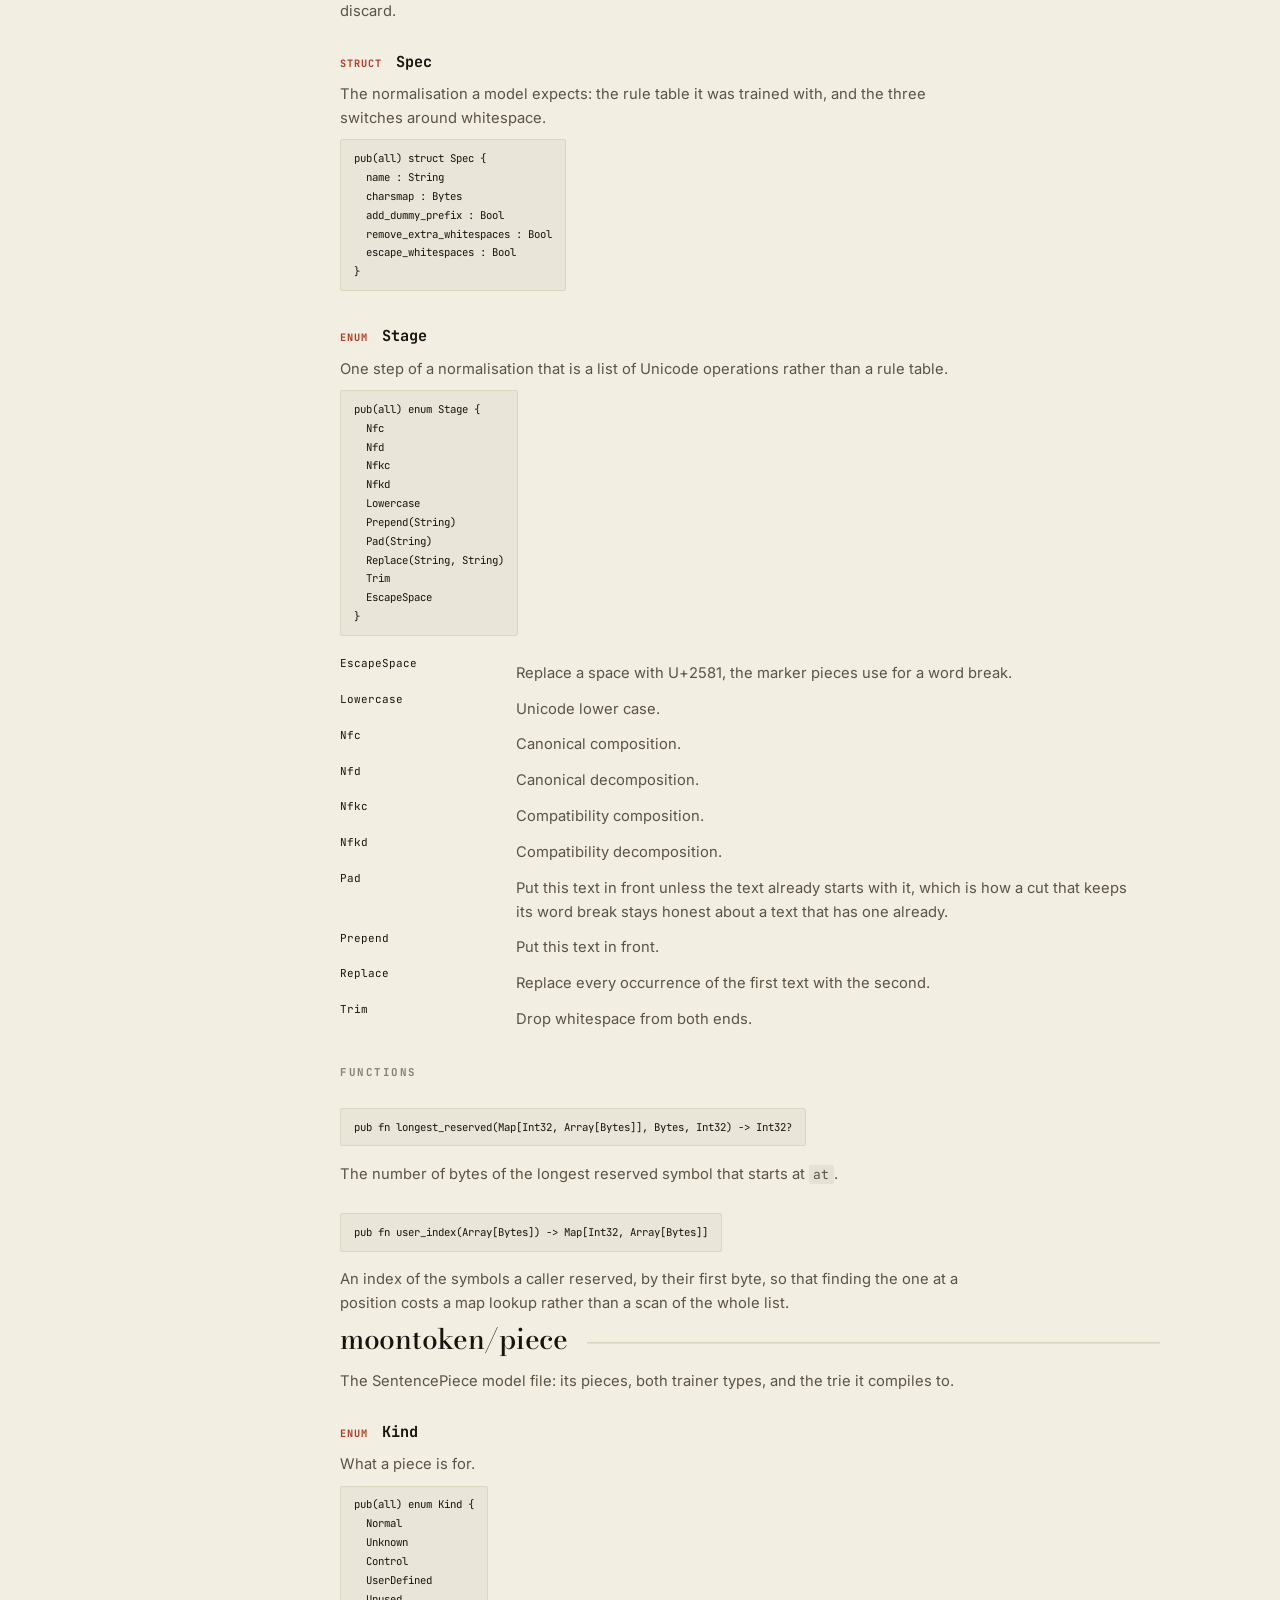
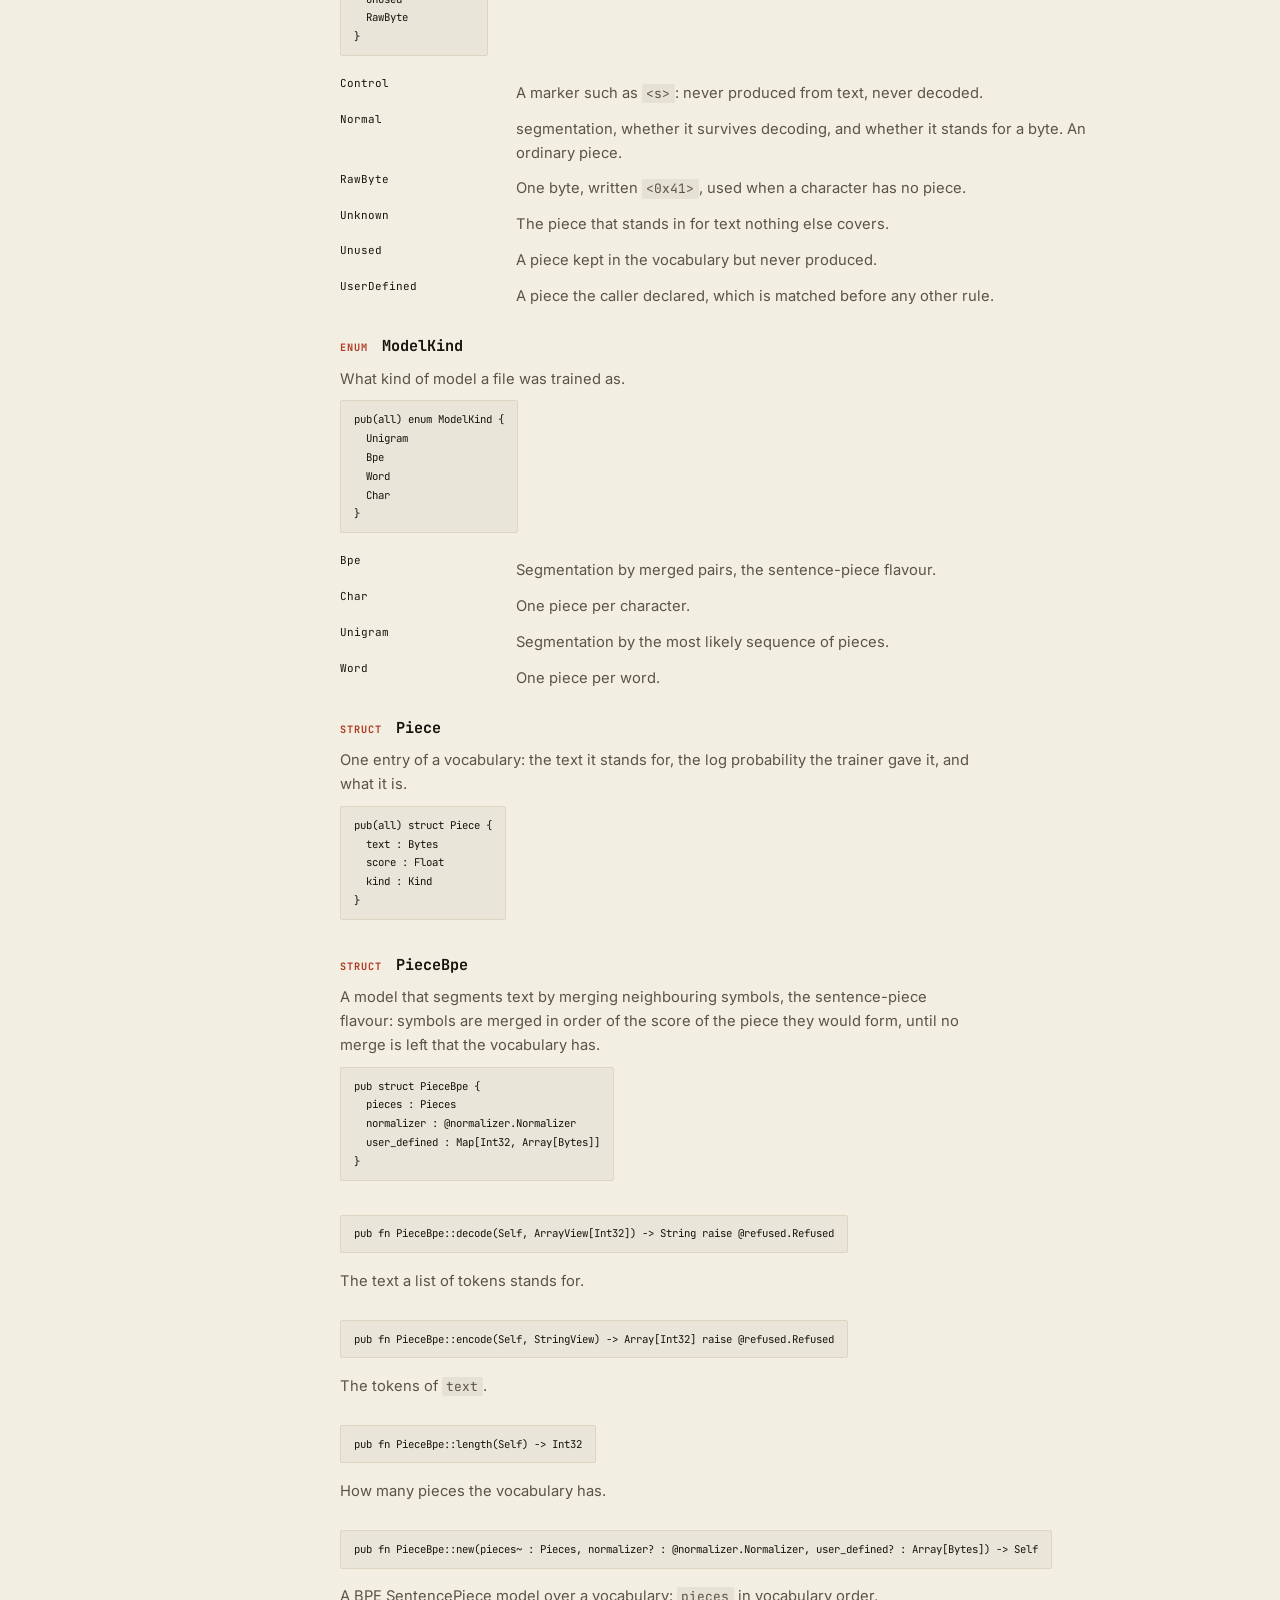
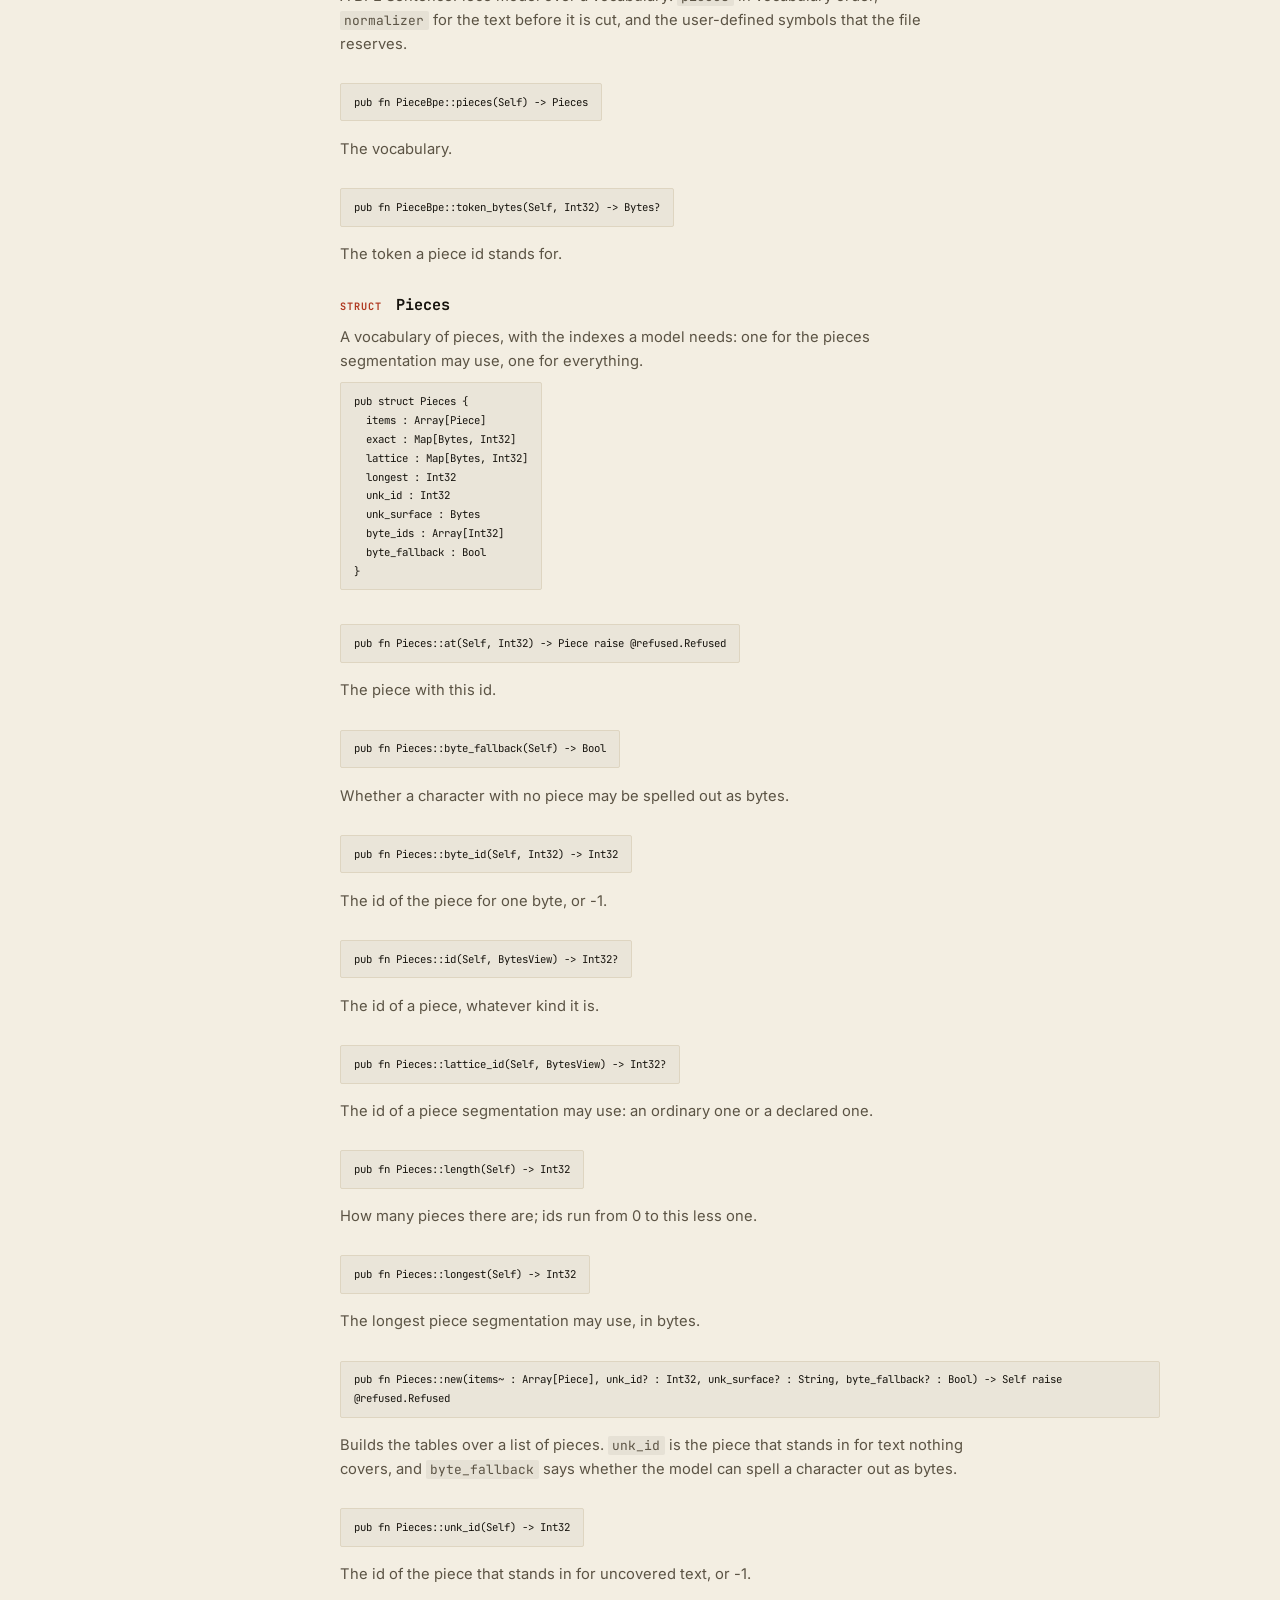
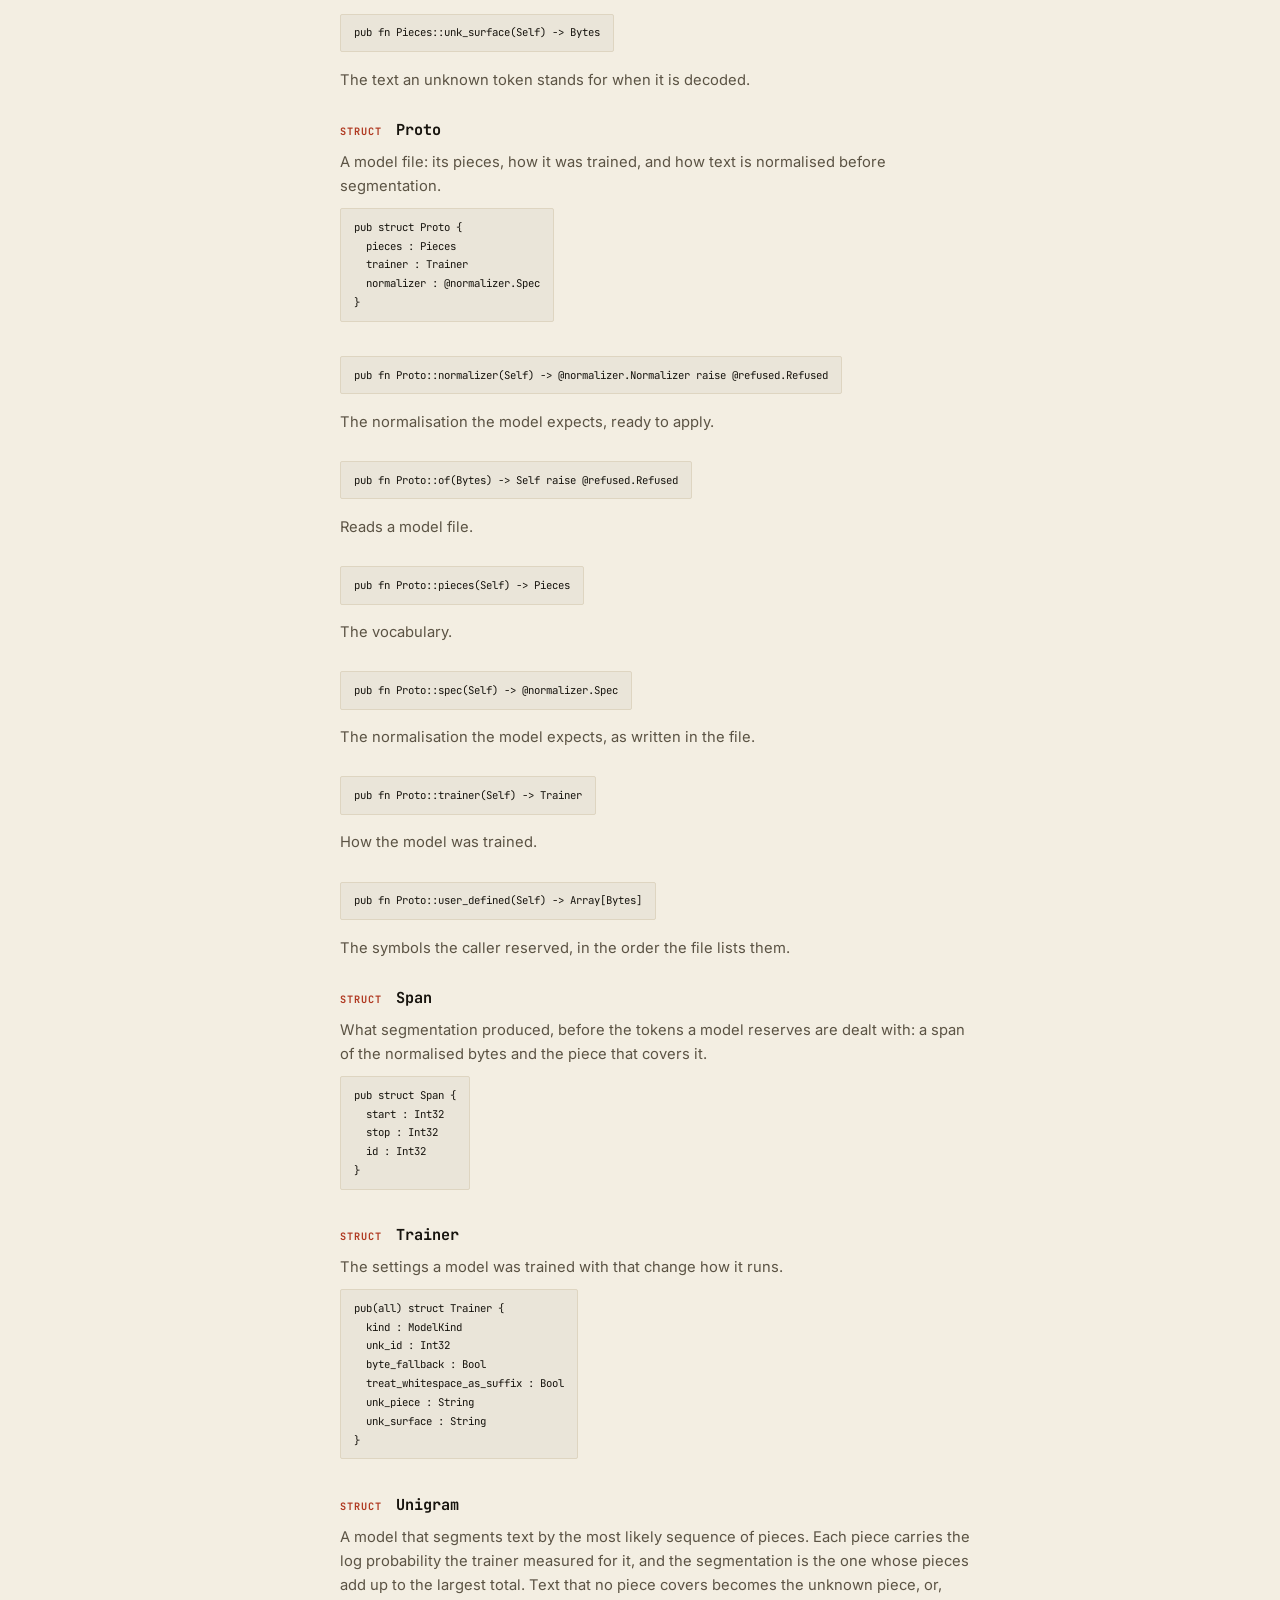
==== commit cb6a134f: "feat(moontoken): the harmony encoding takes its control words whole. `o200k_harmony` is `o200k_base`" ====
--- a/docs/api.html
+++ b/docs/api.html
@@ -120,13 +120,14 @@
 <div class="member" id="moontoken-tokenizer-length"><pre class="sig"><code>pub fn Tokenizer::length(Self) -&gt; Int32</code></pre><p>How many tokens the vocabulary has, reserved ones not counted.</p></div>
 <div class="member" id="moontoken-tokenizer-new"><pre class="sig"><code>pub fn Tokenizer::new(model~ : &amp;Model, specials? : @special.Table, policy? : @special.Policy) -&gt; Self</code></pre><p>A tokenizer over any model.</p></div>
 <div class="member" id="moontoken-tokenizer-o200k"><pre class="sig"><code>pub fn Tokenizer::o200k(ranks~ : @vocab.Ranks, policy? : @special.Policy) -&gt; Self raise @refused.Refused</code></pre><p>The tokens of <code>o200k_base</code>, given the table of ranks that encoding uses.</p></div>
+<div class="member" id="moontoken-tokenizer-o200k-harmony"><pre class="sig"><code>pub fn Tokenizer::o200k_harmony(ranks~ : @vocab.Ranks, policy? : @special.Policy) -&gt; Self raise @refused.Refused</code></pre><p>The tokens of <code>o200k_harmony</code>, given the table of ranks <code>o200k_base</code> publishes: the same split and the same table, with the control words the harmony chat format writes.</p></div>
 <div class="member" id="moontoken-tokenizer-of"><pre class="sig"><code>pub fn Tokenizer::of(@json.Json) -&gt; Self raise @refused.Refused</code></pre><p>A tokenizer from the <code>tokenizer.json</code> a model distribution ships.  The file describes a vocabulary, the merges over it, the normalisation, the cut, and the tokens the model reserves. Everything in it that this reader does not implement is refused by name rather than approximated.</p></div>
 <div class="member" id="moontoken-tokenizer-of-proto"><pre class="sig"><code>pub fn Tokenizer::of_proto(Bytes) -&gt; Self raise @refused.Refused</code></pre><p>A tokenizer from a sentence-piece model file.</p></div>
 <div class="member" id="moontoken-tokenizer-p50k-edit"><pre class="sig"><code>pub fn Tokenizer::p50k_edit(ranks~ : @vocab.Ranks, policy? : @special.Policy) -&gt; Self raise @refused.Refused</code></pre><p>The tokens of <code>p50k_edit</code>, given the table of ranks that encoding uses.</p></div>
-<div class="member" id="moontoken-tokenizer-parse"><pre class="sig"><code>pub fn Tokenizer::parse(StringView) -&gt; Self raise @refused.Refused</code></pre><p>A tokenizer from the text of a <code>tokenizer.json</code> file.</p></div>
+<div class="member" id="moontoken-tokenizer-parse"><pre class="sig"><code>pub fn Tokenizer::parse(StringView) -&gt; Self raise @refused.Refused</code></pre><p>A tokenizer from the text of a <code>tokenizer.json</code> file.  The text is read as strict RFC 8259: a trailing comma, a comment or a control character inside a string is refused where it is, rather than being quietly accepted and changing what the vocabulary ends up holding.</p></div>
 <div class="member" id="moontoken-tokenizer-piece-bpe"><pre class="sig"><code>pub fn Tokenizer::piece_bpe(pieces~ : @piece.Pieces, normalizer? : @normalizer.Normalizer, user_defined? : Array[Bytes], specials? : @special.Table, policy? : @special.Policy) -&gt; Self</code></pre><p>A tokenizer over a sentence-piece vocabulary that segments by merging neighbouring symbols.</p></div>
 <div class="member" id="moontoken-tokenizer-policy"><pre class="sig"><code>pub fn Tokenizer::policy(Self) -&gt; @special.Policy</code></pre><p>What this tokenizer does with the text that holds a reserved token.</p></div>
-<div class="member" id="moontoken-tokenizer-r50k"><pre class="sig"><code>pub fn Tokenizer::r50k(ranks~ : @vocab.Ranks, policy? : @special.Policy) -&gt; Self raise @refused.Refused</code></pre><p>The tokens of <code>r50k_base</code>, given the table of ranks that encoding uses.</p></div>
+<div class="member" id="moontoken-tokenizer-r50k"><pre class="sig"><code>pub fn Tokenizer::r50k(ranks~ : @vocab.Ranks, policy? : @special.Policy) -&gt; Self raise @refused.Refused</code></pre><p>The tokens of <code>r50k_base</code>, given the table of ranks that encoding uses.  <code>gpt2</code> and <code>p50k_base</code> are the same split and the same one reserved token over their own tables, so they read through this constructor too.</p></div>
 <div class="member" id="moontoken-tokenizer-token-bytes"><pre class="sig"><code>pub fn Tokenizer::token_bytes(Self, Int32) -&gt; Bytes?</code></pre><p>The bytes one token stands for.</p></div>
 <div class="member" id="moontoken-tokenizer-unigram"><pre class="sig"><code>pub fn Tokenizer::unigram(pieces~ : @piece.Pieces, normalizer? : @normalizer.Normalizer, specials? : @special.Table, policy? : @special.Policy) -&gt; Self</code></pre><p>A tokenizer over a sentence-piece vocabulary that segments by the most likely sequence of pieces.</p></div>
 <div class="member" id="moontoken-tokenizer-with-policy"><pre class="sig"><code>pub fn Tokenizer::with_policy(Self, @special.Policy) -&gt; Self</code></pre><p>A tokenizer with a different answer for the text that holds a reserved token.</p></div>
@@ -442,7 +443,7 @@
   index_of : Map[String, Int32]
   text_of : Map[Int32, String]
 }</code></pre>
-<div class="member" id="special-table-add"><pre class="sig"><code>pub fn Table::add(Self, String, Int32) -&gt; Unit</code></pre><p>Adds a spelling. An empty spelling is ignored: it would match everywhere.</p></div>
+<div class="member" id="special-table-add"><pre class="sig"><code>pub fn Table::add(Self, String, Int32) -&gt; Unit</code></pre><p>Adds a spelling. An empty spelling is ignored: it would match everywhere.  Two spellings may share an id, which is how a vocabulary that renamed one of its placeholders keeps the old spelling readable; the first spelling added is the one the id is written back as, so the reverse direction stays single-valued.</p></div>
 <div class="member" id="special-table-empty"><pre class="sig"><code>pub fn Table::empty() -&gt; Self</code></pre><p>A table with nothing in it.</p></div>
 <div class="member" id="special-table-find"><pre class="sig"><code>pub fn Table::find(Self, StringView, Int32) -&gt; Hit?</code></pre><p>The longest reserved token at or after <code>from</code>, and where it stands.</p></div>
 <div class="member" id="special-table-id"><pre class="sig"><code>pub fn Table::id(Self, StringView) -&gt; Int32?</code></pre><p>The id of a spelling.</p></div>
@@ -453,6 +454,7 @@
 <h3 id="special-functions">Functions</h3>
 <div class="member" id="special-cl100k-base"><pre class="sig"><code>pub fn cl100k_base() -&gt; Table</code></pre><p>The special tokens of <code>cl100k_base</code>, and of <code>o200k_base</code> and the two earlier encodings, which share the first one.  The ids are the ones the published encodings give them, and the file of mergeable ranks does not carry them: they are part of the encoding&#x27;s definition, not of the table a caller loads.</p></div>
 <div class="member" id="special-o200k-base"><pre class="sig"><code>pub fn o200k_base() -&gt; Table</code></pre><p>The special tokens of <code>o200k_base</code>.</p></div>
+<div class="member" id="special-o200k-harmony"><pre class="sig"><code>pub fn o200k_harmony() -&gt; Table</code></pre><p>The special tokens of <code>o200k_harmony</code>, the encoding the harmony chat format writes its control words with over the <code>o200k_base</code> table.  Ten spellings carry meaning and the rest of the range the format reserves is spelled <code>&lt;|reserved_NNNNNN|&gt;</code>: a message written before a control word had a name still decodes, rather than the id falling off the end of the vocabulary. Id 200018 is both — <code>&lt;|endofprompt|&gt;</code> was named first, and the placeholder over the same id is kept as an alias, which is the one place a spelling and its id do not pair up.</p></div>
 <div class="member" id="special-p50k-edit"><pre class="sig"><code>pub fn p50k_edit() -&gt; Table</code></pre><p>The special tokens of <code>p50k_edit</code>, the pair of <code>r50k_base</code> plus the three fill-in-the-middle markers.</p></div>
 <div class="member" id="special-r50k-base"><pre class="sig"><code>pub fn r50k_base() -&gt; Table</code></pre><p>The special token of <code>r50k_base</code> and <code>p50k_base</code>.</p></div>
 </section>
--- a/docs/assets/site.css
+++ b/docs/assets/site.css
@@ -408,13 +408,23 @@
 }
 
 .section h2 {
+  display: flex;
+  align-items: baseline;
+  gap: 1.4rem;
   font-family: var(--display);
   font-weight: var(--display-weight);
   font-size: clamp(1.6rem, 2.6vw, 2.3rem);
   line-height: 1.16;
   letter-spacing: var(--display-tracking);
   text-transform: var(--display-transform);
-  max-width: 34ch;
+}
+
+.section h2::after {
+  content: "";
+  flex: 1 1 3rem;
+  height: 1px;
+  background: var(--rule);
+  transform: translateY(-0.18em);
 }
 
 .section h2 + p {
@@ -541,6 +551,15 @@
   font-size: 1.1rem;
   line-height: 1.62;
   color: var(--ink-2);
+}
+
+@media (width >= 1080px) {
+  .hero .lede {
+    max-width: none;
+    columns: 2;
+    column-gap: 2.6rem;
+    column-rule: 1px solid var(--rule-soft);
+  }
 }
 
 /* the order a job travels with: a docket, not a row of buttons */
@@ -661,6 +680,38 @@
   color: var(--spot);
 }
 
+/* the bar a proof is pulled with: a small control, set like the label it
+   stands beside */
+.pull {
+  margin-left: auto;
+  appearance: none;
+  padding: 0.3rem 0.6rem 0.34rem;
+  font-family: var(--mono);
+  font-size: 0.62rem;
+  letter-spacing: 0.14em;
+  text-transform: uppercase;
+  color: var(--ink-2);
+  background: transparent;
+  border: 1px solid var(--rule);
+  border-radius: 1px;
+  cursor: pointer;
+  transition:
+    color 120ms ease-out,
+    background 120ms ease-out,
+    border-color 120ms ease-out,
+    transform 90ms ease-out;
+}
+
+.pull:hover {
+  color: var(--on-spot);
+  background: var(--spot);
+  border-color: var(--spot);
+}
+
+.pull:active {
+  transform: translateY(1px);
+}
+
 .bench-in {
   display: block;
   padding: 1rem 1rem 0.4rem;
@@ -696,56 +747,129 @@
   color: var(--ink-3);
 }
 
-/* the composing stick: type resting in a tray, numbered underneath */
+/* the chase: the frame a page of type is locked into before the press. A metal
+   rail, four registration studs, and the quoin driven into the corner to hold
+   the sorts. */
+.chase {
+  position: relative;
+  padding: 0.72rem 0.78rem 0.9rem;
+  background-color: var(--bg-2);
+  background-image:
+    radial-gradient(circle, var(--rule-strong) 0 2px, transparent 2.1px),
+    radial-gradient(circle, var(--rule-strong) 0 2px, transparent 2.1px),
+    radial-gradient(circle, var(--rule-strong) 0 2px, transparent 2.1px),
+    radial-gradient(circle, var(--rule-strong) 0 2px, transparent 2.1px);
+  background-size: 7px 7px;
+  background-repeat: no-repeat;
+  background-position:
+    4px 4px,
+    calc(100% - 4px) 4px,
+    4px calc(100% - 4px),
+    calc(100% - 4px) calc(100% - 4px);
+  border: 1px solid var(--rule-strong);
+  box-shadow:
+    inset 0 1px 0 color-mix(in srgb, #fff 42%, transparent),
+    inset 0 -2px 0 color-mix(in srgb, var(--ink) 7%, transparent);
+}
+
+/* the quoin: the wedge that is tapped in until the page cannot move */
+.quoin {
+  position: absolute;
+  right: 0.32rem;
+  bottom: 0.36rem;
+  width: 0.55rem;
+  height: 1.45rem;
+  background: repeating-linear-gradient(
+    158deg,
+    var(--rule-strong) 0 1px,
+    transparent 1px 3.5px
+  );
+  clip-path: polygon(62% 0, 100% 0, 100% 100%, 0 100%);
+  opacity: 0.6;
+  transform-origin: 100% 100%;
+}
+
+/* the bed: the composed line rests on it, and the seams between sorts show */
 .stick {
+  position: relative;
   display: flex;
   flex-wrap: wrap;
-  align-content: flex-end;
-  gap: 0.6rem 0.55rem;
-  min-height: 6.6rem;
-  padding: 1.2rem 1.2rem 1.5rem 1.5rem;
-  background: linear-gradient(
-    180deg,
-    color-mix(in srgb, var(--ink) 2%, transparent),
-    color-mix(in srgb, var(--ink) 5%, transparent)
-  );
+  align-content: flex-start;
+  gap: 7px 3px;
+  min-height: 4.6rem;
+  padding: 1rem 0.85rem 1.05rem 1rem;
+  background: color-mix(in srgb, var(--ink) 6%, var(--bg-2));
   box-shadow:
-    inset 11px 0 0 -1px var(--rule-strong),
-    inset 0 -11px 0 -1px var(--rule-strong);
+    inset 0 3px 5px -3px color-mix(in srgb, var(--ink) 45%, transparent),
+    inset 1px 0 0 color-mix(in srgb, var(--ink) 5%, transparent),
+    inset -1px 0 0 color-mix(in srgb, var(--ink) 5%, transparent);
+}
+
+/* an empty bed says so rather than showing a void */
+.stick:empty::before {
+  content: "an empty forme";
+  margin: auto;
+  font-family: var(--mono);
+  font-size: 0.66rem;
+  letter-spacing: 0.16em;
+  text-transform: uppercase;
+  color: var(--ink-3);
+  opacity: 0.7;
 }
 
 .slug {
   --slug: var(--k-raw);
+  --lift: 0px;
+  --i: 0;
+  position: relative;
   display: inline-flex;
   flex-direction: column;
-  align-items: stretch;
-  min-width: 1.9rem;
+  min-width: 1.85rem;
+  padding: 2px 3px 3px 2px;
   border: 0;
   background: none;
-  padding: 0;
   cursor: pointer;
   font-family: var(--mono);
-}
-
-/* a piece of type: paper on the face, the token in its own ink, a coloured shoulder */
+  transform: translateY(var(--lift));
+  transition:
+    transform 120ms cubic-bezier(0.2, 0.7, 0.3, 1);
+}
+
+/* the body of the sort: a lip of metal on the right and under the foot, tinted
+   by the ink it is set in, so the piece reads as a block rather than a label */
+.slug::before {
+  content: "";
+  position: absolute;
+  inset: 0;
+  border-radius: 2px;
+  background: color-mix(in srgb, var(--slug) 26%, var(--bg-2));
+  box-shadow: 0 1px 1px color-mix(in srgb, var(--ink) 30%, transparent);
+  transition:
+    box-shadow 120ms ease-out;
+}
+
+/* a piece of type: the face stands proud of the body, paper on the face, the
+   token in its own ink */
 .slug .face {
+  position: relative;
   display: flex;
   align-items: center;
   justify-content: center;
-  min-height: 2.45rem;
-  padding: 0.46rem 0.52rem;
-  font-size: 0.95rem;
+  min-height: 2.3rem;
+  padding: 0.42rem 0.48rem;
+  font-size: 0.92rem;
   line-height: 1;
   white-space: pre;
   color: var(--slug);
-  background: linear-gradient(180deg, #fffef9 0%, #f5efdf 100%);
-  border-radius: 1px 1px 0 0;
+  background: linear-gradient(180deg, #fffef9 0%, #f4eedd 100%);
+  border-radius: 1px;
   box-shadow:
-    inset 0 0 0 1px color-mix(in srgb, var(--slug) 40%, transparent),
-    0 1px 1px rgb(23 20 14 / 8%);
+    inset 0 0 0 1px color-mix(in srgb, var(--slug) 45%, transparent),
+    inset 0 1px 0 #fff,
+    inset 0 1px 2px -1px color-mix(in srgb, var(--ink) 40%, transparent),
+    0 1px 0 color-mix(in srgb, var(--ink) 22%, transparent);
   transition:
-    transform 90ms ease-out,
-    box-shadow 90ms ease-out;
+    box-shadow 120ms ease-out;
 }
 
 /* a space inside a token: the blank slug set between words */
@@ -767,33 +891,116 @@
 
 /* the foot of the piece: the ink band that carries its number */
 .slug .id {
-  padding: 0.16rem 0 0.2rem;
-  font-size: 0.56rem;
+  position: relative;
+  padding: 0.14rem 0 0.18rem;
+  font-size: 0.54rem;
   letter-spacing: 0.06em;
   text-align: center;
   font-variant-numeric: tabular-nums;
   color: color-mix(in srgb, #fffdf5 88%, var(--slug));
   background: var(--slug);
   border-radius: 0 0 1px 1px;
-}
-
-.slug:hover .face {
-  transform: translateY(-2px);
-  box-shadow:
-    inset 0 0 0 1px color-mix(in srgb, var(--slug) 52%, transparent),
-    inset 0 -3px 0 color-mix(in srgb, var(--slug) 34%, transparent),
-    0 4px 10px -4px rgb(23 20 14 / 34%);
+  border-top: 1px solid color-mix(in srgb, #fff 24%, transparent);
+  box-shadow: inset 0 -1px 0 color-mix(in srgb, #000 20%, transparent);
+}
+
+/* the rest of the last line, filled out to the measure the way a compositor
+   fills it: furniture, not a blank */
+.furniture {
+  flex: 1 1 4rem;
+  min-width: 2rem;
+  align-self: stretch;
+  background:
+    repeating-linear-gradient(
+      -45deg,
+      color-mix(in srgb, var(--rule-strong) 34%, transparent) 0 1px,
+      transparent 1px 7px
+    );
+  border: 1px solid color-mix(in srgb, var(--rule-strong) 42%, transparent);
+  border-radius: 1px;
+  opacity: 0.75;
+}
+
+/* the piece comes up out of the forme under the pointer, and goes back down
+   when it is pressed */
+.slug:hover {
+  --lift: -2px;
+}
+
+.slug:hover::before {
+  box-shadow: 0 5px 10px -4px color-mix(in srgb, var(--ink) 42%, transparent);
+}
+
+.slug:active {
+  --lift: 1px;
+}
+
+.slug[aria-pressed="true"] {
+  --lift: -3px;
 }
 
 .slug[aria-pressed="true"] .face {
   box-shadow:
     inset 0 0 0 2px var(--spot),
-    inset 0 -3px 0 color-mix(in srgb, var(--slug) 26%, transparent);
+    inset 0 1px 0 #fff;
 }
 
 .slug[aria-pressed="true"] .id {
   background: var(--spot);
   color: var(--on-spot);
+}
+
+/* the same sort, pointed at from elsewhere on the page */
+.slug.hot .face {
+  box-shadow:
+    inset 0 0 0 1px var(--spot),
+    inset 0 1px 0 #fff;
+}
+
+.slug.hot .id {
+  background: var(--spot);
+  color: var(--on-spot);
+}
+
+/* setting the line: each sort arrives from above and settles into the bed */
+@keyframes set {
+  from {
+    opacity: 0;
+    transform: translateY(-18px) rotate(-2deg) scale(0.96);
+  }
+
+  45% {
+    opacity: 1;
+  }
+
+  to {
+    opacity: 1;
+    transform: translateY(0) rotate(0deg) scale(1);
+  }
+}
+
+.stick.setting .slug {
+  animation: set 380ms cubic-bezier(0.35, 0, 0.4, 1) backwards;
+  animation-delay: calc(var(--i, 0) * 22ms);
+}
+
+/* the furniture goes in behind the last sort, once the line is set */
+@keyframes lock {
+  from {
+    opacity: 0;
+    transform: scaleX(0.94);
+  }
+
+  to {
+    opacity: 0.75;
+    transform: scaleX(1);
+  }
+}
+
+.stick.setting .furniture {
+  transform-origin: left center;
+  animation: lock 300ms ease-out backwards;
+  animation-delay: calc(var(--i, 0) * 22ms);
 }
 
 .k-raw {
@@ -848,8 +1055,24 @@
 }
 
 /* at night the same pieces are frames on a light table, not ink on paper */
+[data-theme="night"] .chase {
+  background-color: var(--panel);
+  border-color: var(--rule);
+  box-shadow:
+    inset 0 1px 0 color-mix(in srgb, #fff 6%, transparent),
+    inset 0 -2px 0 #000;
+}
+
 [data-theme="night"] .stick {
   background: color-mix(in srgb, var(--ink) 3%, transparent);
+  box-shadow:
+    inset 0 0 0 1px var(--rule-soft),
+    inset 0 3px 8px -4px #000;
+}
+
+[data-theme="night"] .slug::before {
+  background: color-mix(in srgb, var(--slug) 14%, #090b0d);
+  box-shadow: 0 1px 2px #000;
 }
 
 [data-theme="night"] .slug .face {
@@ -863,13 +1086,15 @@
 [data-theme="night"] .slug .id {
   background: color-mix(in srgb, var(--slug) 26%, #0c0f11);
   color: var(--slug);
+  box-shadow: inset 0 1px 0 color-mix(in srgb, var(--slug) 22%, transparent);
 }
 
 [data-theme="night"] .quad {
   opacity: 0.55;
 }
 
-[data-theme="night"] .slug:hover .face {
+[data-theme="night"] .slug:hover .face,
+[data-theme="night"] .slug.hot .face {
   box-shadow:
     inset 0 0 0 1px var(--slug),
     0 0 22px -8px var(--slug);
@@ -938,17 +1163,83 @@
   overflow-wrap: anywhere;
 }
 
+/* the ids of the line, in order: one tag per sort, lit when its sort is
+   pointed at, above or below */
+.ids {
+  grid-column: 1 / -1;
+  display: flex;
+  flex-wrap: wrap;
+  gap: 2px 3px;
+  font-family: var(--mono);
+  font-size: 0.7rem;
+  line-height: 1.5;
+}
+
+.ids span {
+  padding: 0.02em 0.3em;
+  color: var(--ink);
+  background: color-mix(in srgb, var(--slug, var(--ink)) 15%, transparent);
+  border-radius: 1px;
+  transition:
+    color 110ms ease-out,
+    background 110ms ease-out;
+}
+
+.ids span.hot {
+  color: var(--on-spot);
+  background: var(--spot);
+}
+
+.id-strip span.hot {
+  color: var(--on-spot);
+  background: var(--spot);
+}
+
 .proof {
   grid-column: 1 / -1;
   display: flex;
   gap: 0.7rem;
   align-items: baseline;
-  padding-top: 0.7rem;
-  border-top: 1px dashed var(--rule);
-  font-family: var(--mono);
-  font-size: 0.78rem;
+  padding: 0.6rem 0.75rem;
+  border: 1px solid var(--rule-soft);
+  background: var(--paper-hi);
+  font-family: var(--mono);
+  font-size: 0.72rem;
   color: var(--ink-2);
   overflow-wrap: anywhere;
+  box-shadow: inset 0 1px 0 #fff;
+}
+
+/* the decoded line, printed: the impression sits a hair under the paper */
+.proof #decoded {
+  font-family: var(--serif);
+  font-size: 1.02rem;
+  line-height: 1.4;
+  color: color-mix(in srgb, var(--ink) 84%, transparent);
+  text-shadow: 0 1px 0 #fff;
+}
+
+/* the sheet comes across the page from the left, the way a proof is pulled */
+@keyframes pull {
+  from {
+    clip-path: inset(0 100% 0 0);
+  }
+
+  to {
+    clip-path: inset(0 0 0 0);
+  }
+}
+
+.bench.pulling .proof {
+  animation: pull 460ms cubic-bezier(0.3, 0.9, 0.3, 1) both;
+}
+
+[data-theme="night"] .proof {
+  box-shadow: inset 0 1px 0 color-mix(in srgb, #fff 5%, transparent);
+}
+
+[data-theme="night"] .proof #decoded {
+  text-shadow: 0 1px 0 #000;
 }
 
 .proof .tag {
@@ -1089,6 +1380,12 @@
   overflow: hidden;
   text-overflow: ellipsis;
   white-space: pre;
+  /* a compartment of the case, not a tile on it */
+  box-shadow: inset 0 3px 4px -3px color-mix(in srgb, var(--ink) 48%, transparent);
+  transition:
+    transform 110ms cubic-bezier(0.2, 0.7, 0.3, 1),
+    background 110ms ease-out,
+    box-shadow 110ms ease-out;
 }
 
 .type-case.merges .cell {
@@ -1096,15 +1393,20 @@
   font-size: 0.78rem;
   color: var(--slug);
   background: color-mix(in srgb, var(--slug) 13%, var(--panel));
-  box-shadow: inset 0 0 0 1px color-mix(in srgb, var(--slug) 30%, transparent);
-}
-
+  box-shadow:
+    inset 0 0 0 1px color-mix(in srgb, var(--slug) 30%, transparent),
+    inset 0 3px 4px -3px color-mix(in srgb, var(--ink) 40%, transparent);
+}
+
+/* a compartment lifts, and takes the ink of the entry under the pointer */
 .cell:hover,
 .cell:focus-visible {
   outline: 1px solid var(--spot);
   outline-offset: -1px;
   z-index: 3;
-  background: color-mix(in srgb, var(--spot) 14%, var(--panel));
+  background: color-mix(in srgb, var(--slug, var(--spot)) 22%, var(--panel));
+  transform: translateY(-1px);
+  box-shadow: 0 3px 7px -4px color-mix(in srgb, var(--ink) 55%, transparent);
 }
 
 .type-case + p,
@@ -1260,7 +1562,8 @@
 }
 
 pre.out {
-  margin-top: 0.6rem;
+  position: relative;
+  margin-top: 0.7rem;
   padding: 0.85rem 1.1rem;
   overflow-x: auto;
   background: color-mix(in srgb, var(--ink) 4%, transparent);
@@ -1276,6 +1579,22 @@
   font-weight: 500;
 }
 
+pre.out::before {
+  content: "output";
+  position: absolute;
+  top: 0;
+  right: 0;
+  padding: 0.1rem 0.5rem 0.15rem;
+  font-family: var(--mono);
+  font-size: 0.56rem;
+  letter-spacing: 0.18em;
+  text-transform: uppercase;
+  color: var(--spot);
+  background: var(--bg);
+  border-left: 1px dashed var(--rule);
+  border-bottom: 1px dashed var(--rule);
+}
+
 .caption {
   margin-top: 0.5rem;
   font-family: var(--mono);
@@ -1360,6 +1679,26 @@
   line-height: 1.35;
 }
 
+.guide .toc {
+  counter-reset: step;
+}
+
+.guide .toc a {
+  counter-increment: step;
+}
+
+.guide .toc a::before {
+  content: counter(step, decimal-leading-zero);
+  display: inline-block;
+  width: 1.7rem;
+  color: var(--spot);
+  font-variant-numeric: tabular-nums;
+}
+
+.api .toc a::before {
+  content: none;
+}
+
 .toc .h {
   font-size: 0.62rem;
   letter-spacing: 0.14em;
@@ -1371,7 +1710,8 @@
 
 .toc a {
   display: block;
-  padding: 0.4rem 0 0.4rem 0.7rem;
+  padding: 0.42rem 0 0.42rem 0.7rem;
+  font-size: 0.73rem;
   color: var(--ink-2);
   text-decoration: none;
   border-left: 1px solid var(--rule);
@@ -1408,9 +1748,11 @@
 }
 
 .doc h2 {
-  margin: 3.2rem 0 0;
-  padding-top: 1.6rem;
-  border-top: 1px solid var(--rule);
+  display: grid;
+  grid-template-columns: 2.6rem auto minmax(0, 1fr);
+  align-items: baseline;
+  gap: 0 1rem;
+  margin: 3.8rem 0 0;
   font-family: var(--display);
   font-weight: var(--display-weight);
   font-size: clamp(1.5rem, 2.4vw, 2rem);
@@ -1419,13 +1761,24 @@
   text-transform: var(--display-transform);
 }
 
+.doc h2::after {
+  content: "";
+  height: 1px;
+  background: var(--rule);
+  transform: translateY(-0.2em);
+}
+
+.doc h2 .title {
+  min-width: 0;
+}
+
 .doc h2 .step {
-  display: block;
-  margin-bottom: 0.35rem;
-  font-family: var(--mono);
-  font-size: 0.68rem;
-  letter-spacing: 0.14em;
+  font-family: var(--mono);
+  font-size: 0.72rem;
+  font-weight: 400;
+  letter-spacing: 0.1em;
   color: var(--spot);
+  font-variant-numeric: tabular-nums;
 }
 
 .doc h3 {
@@ -1576,11 +1929,6 @@
   padding: 1rem 0 0;
 }
 
-.stick.flush {
-  padding-left: 0;
-  padding-right: 0;
-}
-
 .split {
   display: grid;
   grid-template-columns: minmax(0, 1fr) minmax(0, 1fr);
@@ -1647,18 +1995,50 @@
 }
 
 .long-list .row {
+  position: relative;
   display: grid;
   grid-template-columns: 4.2rem minmax(0, 1fr) 5rem;
   gap: 0.8rem;
-  padding: 0.34rem 0.8rem;
+  padding: 0.34rem 0.8rem 0.34rem 0.95rem;
   font-family: var(--mono);
   font-size: 0.72rem;
   border-bottom: 1px solid var(--rule-soft);
   align-items: baseline;
+  transition:
+    background 110ms ease-out,
+    box-shadow 110ms ease-out;
+}
+
+/* each line carries a hairline of its own ink, and the line under the pointer
+   is lifted into a printed band */
+.long-list .row::before {
+  content: "";
+  position: absolute;
+  inset: 0 auto 0 0;
+  width: 2px;
+  background: color-mix(in srgb, var(--slug, var(--ink)) 32%, transparent);
+  transition: width 110ms ease-out;
+}
+
+.long-list .row:hover,
+.long-list .row.hot {
+  background: color-mix(in srgb, var(--slug, var(--ink)) 9%, transparent);
+  box-shadow: inset 0 0 0 1px color-mix(in srgb, var(--slug, var(--ink)) 18%, transparent);
+}
+
+.long-list .row:hover::before,
+.long-list .row.hot::before {
+  width: 4px;
+  background: var(--slug, var(--ink));
 }
 
 .long-list .row:nth-child(2n) {
   background: color-mix(in srgb, var(--ink) 2.5%, transparent);
+}
+
+.long-list .row:nth-child(2n):hover,
+.long-list .row:nth-child(2n).hot {
+  background: color-mix(in srgb, var(--slug, var(--ink)) 9%, transparent);
 }
 
 .long-list .row .i {
@@ -1730,7 +2110,10 @@
 }
 
 .ref > section > h2 {
-  margin: 2.6rem 0 0;
+  display: flex;
+  align-items: baseline;
+  gap: 1.2rem;
+  margin: 2.8rem 0 0;
   padding-top: 1.4rem;
   border-top: 1px solid var(--rule);
   font-family: var(--display);
@@ -1741,6 +2124,14 @@
   overflow-wrap: anywhere;
 }
 
+.ref > section > h2::after {
+  content: "";
+  flex: 1 1 3rem;
+  height: 1px;
+  background: var(--rule);
+  transform: translateY(-0.2em);
+}
+
 .ref h2:first-of-type {
   margin-top: 0;
   border-top: 0;
@@ -1778,8 +2169,12 @@
 }
 
 .ref pre.sig {
-  margin: 0.5rem 0 0;
-  padding: 0.7rem 0.9rem;
+  display: inline-block;
+  max-width: 100%;
+  margin: 0.55rem 0 0;
+  padding: 0.55rem 0.8rem;
+  white-space: pre-wrap;
+  overflow-wrap: anywhere;
   overflow-x: auto;
   font-size: 0.76rem;
   line-height: 1.55;
@@ -1787,7 +2182,6 @@
   background: color-mix(in srgb, var(--ink) 4%, transparent);
   border: 1px solid var(--rule-soft);
   border-radius: 2px;
-  white-space: pre;
 }
 
 .ref p {
@@ -1974,8 +2368,18 @@
     grid-template-columns: minmax(0, 1fr);
   }
 
+  /* one column, so both the folio and the text take the first track */
+  .hero > .num,
+  .hero .body,
+  .section > .num,
+  .section > .body {
+    grid-column: 1;
+    max-width: none;
+  }
+
   .hero > .num,
   .section > .num {
+    width: 2.6rem;
     padding-top: 0;
     margin-bottom: 0.5rem;
   }
@@ -2012,6 +2416,13 @@
     font-size: 0.54rem;
   }
 
+  /* on a narrow sheet the shoulder rule only steals width from the title */
+  .section h2::after,
+  .doc h2::after,
+  .ref > section > h2::after {
+    display: none;
+  }
+
   .guide,
   .api {
     grid-template-columns: minmax(0, 1fr);
@@ -2020,6 +2431,22 @@
   .toc {
     position: static;
     margin-bottom: 1.6rem;
+  }
+
+  /* the reference's index is long: two columns, groups never split */
+  .api .toc {
+    columns: 2;
+    column-gap: 1.4rem;
+  }
+
+  .api .toc .group {
+    break-inside: avoid;
+    margin-bottom: 0.9rem;
+  }
+
+  .api .toc .group a {
+    padding: 0.26rem 0 0.26rem 0.55rem;
+    font-size: 0.7rem;
   }
 
   .toc a {
@@ -2029,26 +2456,7 @@
     margin-right: 0.9rem;
   }
 
-  .sub-head {
-  margin-top: 3rem;
-  font-family: var(--display);
-  font-weight: var(--display-weight);
-  font-size: clamp(1.5rem, 2.6vw, 2rem);
-  line-height: 1.15;
-  letter-spacing: var(--display-tracking);
-  text-transform: var(--display-transform);
-}
-
-.bench-in.flush {
-  padding: 1rem 0 0;
-}
-
-.stick.flush {
-  padding-left: 0;
-  padding-right: 0;
-}
-
-.split {
+  .split {
     grid-template-columns: minmax(0, 1fr);
   }
 
@@ -2074,8 +2482,19 @@
     scroll-behavior: auto;
   }
 
-  .slug .face {
+  .slug,
+  .slug::before,
+  .slug .face,
+  .cell,
+  .long-list .row,
+  .long-list .row::before,
+  .pull {
     transition: none;
+  }
+
+  .stick.setting .slug,
+  .bench.pulling .proof {
+    animation: none;
   }
 }
 
